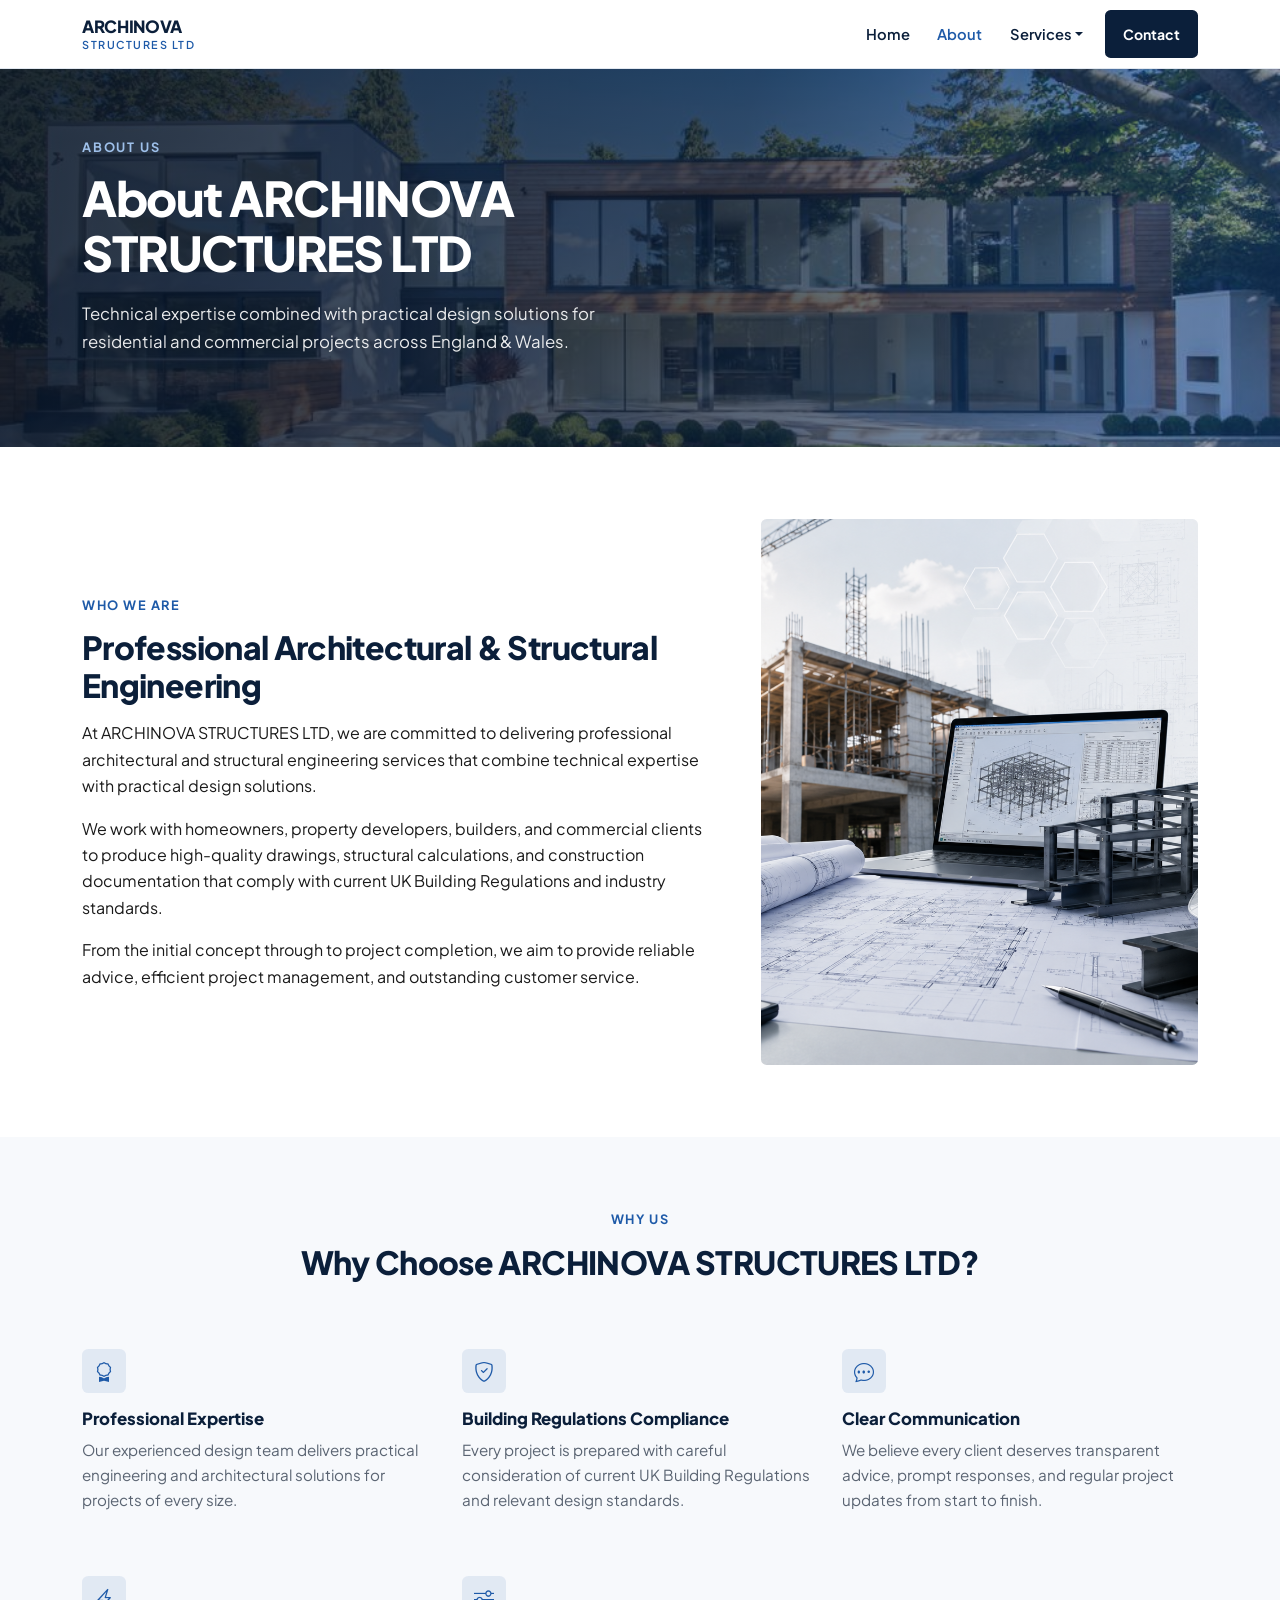
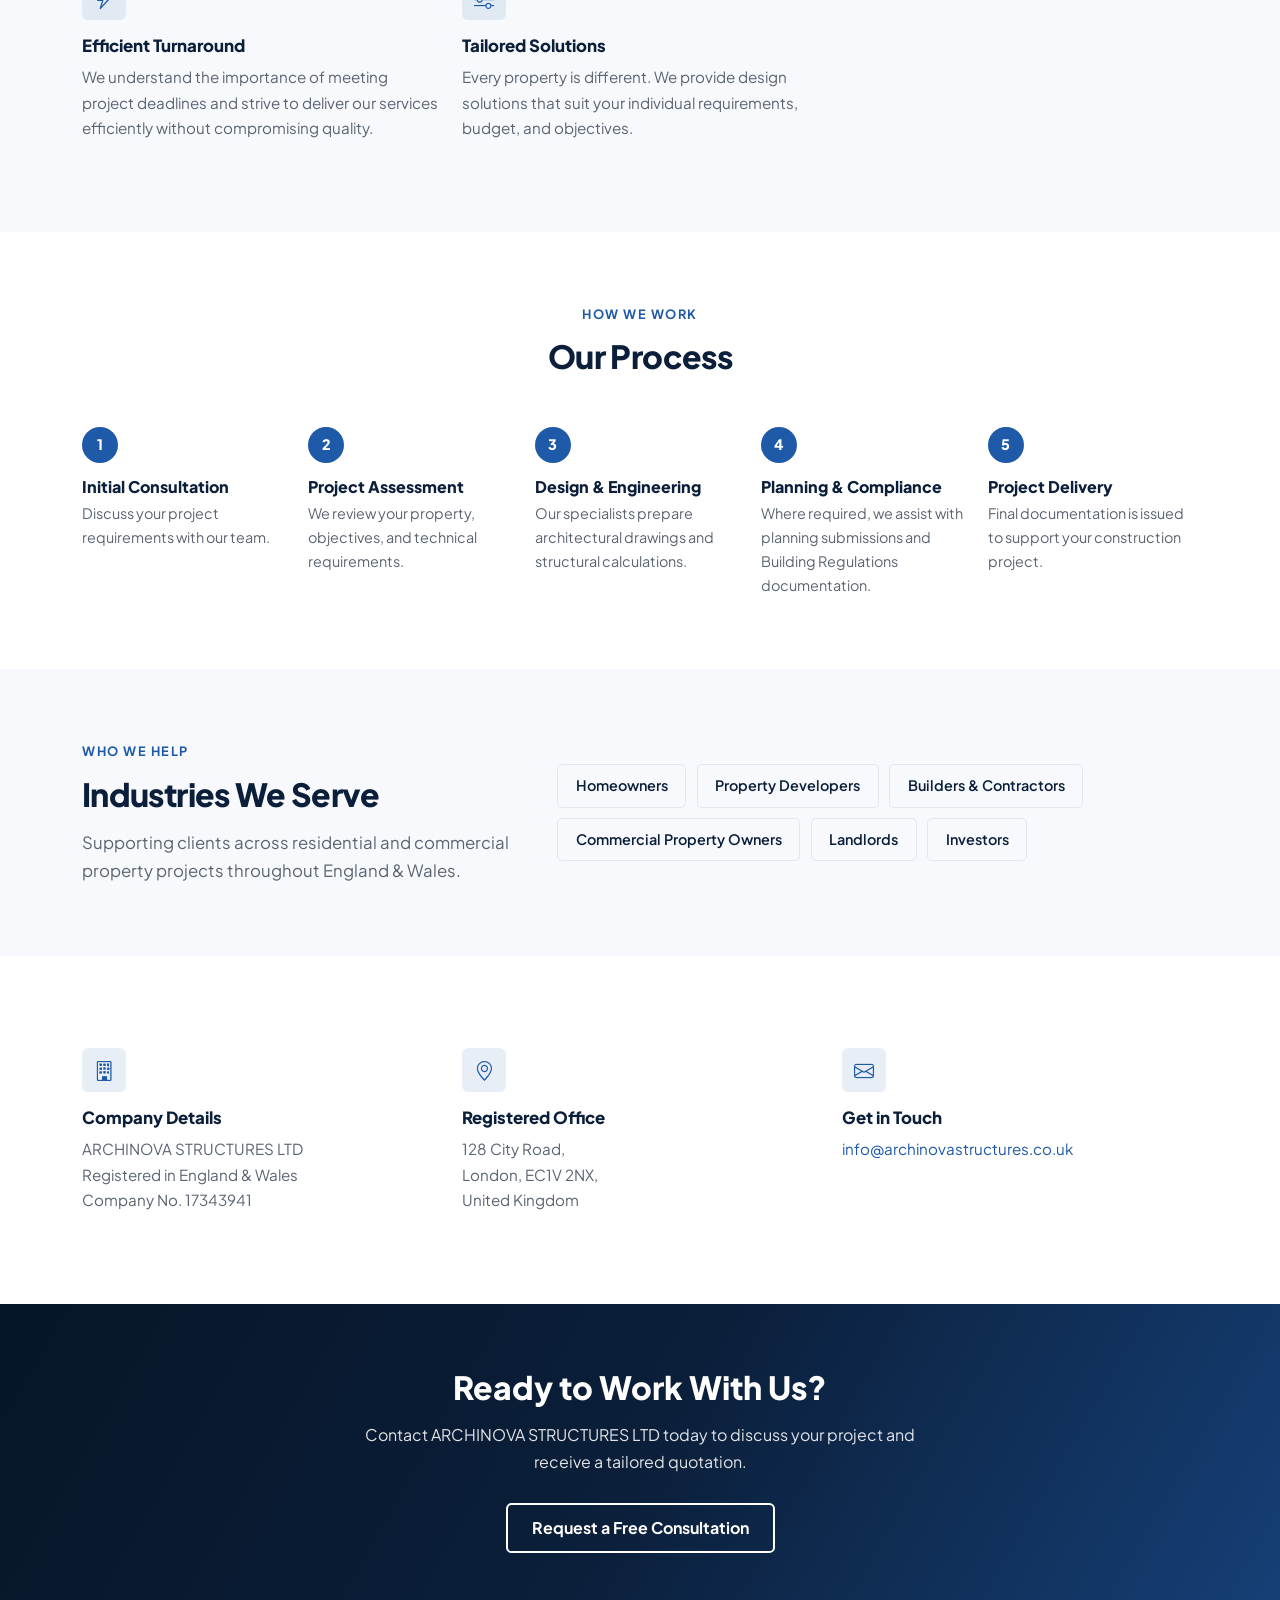
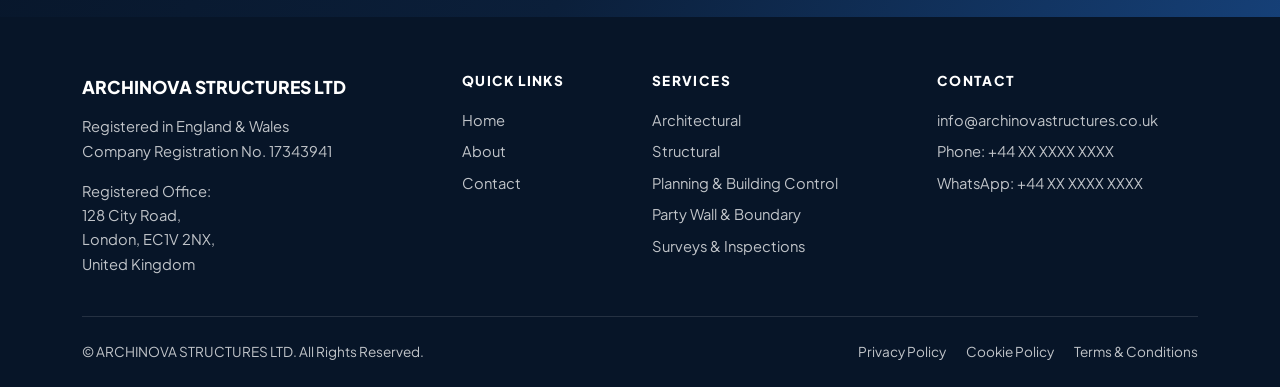
==== about.html @ 3d55d40a "initial site" ====
<!DOCTYPE html>
<html lang="en">
<head>
  <meta charset="UTF-8">
  <meta name="viewport" content="width=device-width, initial-scale=1.0">
  <title>About Us | ARCHINOVA STRUCTURES LTD</title>
  <meta name="description" content="Learn about ARCHINOVA STRUCTURES LTD — professional architectural and structural engineering services across England & Wales.">
  <link rel="preconnect" href="https://fonts.googleapis.com">
  <link rel="preconnect" href="https://fonts.gstatic.com" crossorigin>
  <link href="https://fonts.googleapis.com/css2?family=Plus+Jakarta+Sans:wght@400;500;600;700;800&display=swap" rel="stylesheet">
  <link href="https://cdn.jsdelivr.net/npm/bootstrap@5.3.3/dist/css/bootstrap.min.css" rel="stylesheet">
  <link href="https://cdn.jsdelivr.net/npm/bootstrap-icons@1.11.3/font/bootstrap-icons.min.css" rel="stylesheet">
  <link href="css/styles.css" rel="stylesheet">
</head>
<body>
  <nav class="navbar navbar-expand-lg site-navbar sticky-top">
    <div class="container">
      <a class="navbar-brand" href="index.html">ARCHINOVA<span>Structures Ltd</span></a>
      <button class="navbar-toggler" type="button" data-bs-toggle="collapse" data-bs-target="#mainNav" aria-controls="mainNav" aria-expanded="false" aria-label="Toggle navigation">
        <span class="navbar-toggler-icon"></span>
      </button>
      <div class="collapse navbar-collapse" id="mainNav">
        <ul class="navbar-nav ms-auto align-items-lg-center">
          <li class="nav-item"><a class="nav-link" href="index.html" data-nav="home">Home</a></li>
          <li class="nav-item"><a class="nav-link" href="about.html" data-nav="about">About</a></li>
          <li class="nav-item dropdown">
            <a class="nav-link dropdown-toggle" href="#" data-nav="services" role="button" data-bs-toggle="dropdown" aria-expanded="false">Services</a>
            <ul class="dropdown-menu dropdown-menu-end">
              <li><a class="dropdown-item" href="services/architectural.html" data-nav="architectural.html">Architectural</a></li>
              <li><a class="dropdown-item" href="services/structural.html" data-nav="structural.html">Structural</a></li>
              <li><a class="dropdown-item" href="services/planning.html" data-nav="planning.html">Planning &amp; Building Control</a></li>
              <li><a class="dropdown-item" href="services/party-wall.html" data-nav="party-wall.html">Party Wall &amp; Boundary</a></li>
              <li><a class="dropdown-item" href="services/surveys.html" data-nav="surveys.html">Surveys &amp; Inspections</a></li>
            </ul>
          </li>
          <li class="nav-item ms-lg-2"><a class="btn btn-primary-brand btn-sm px-3" href="contact.html" data-nav="contact">Contact</a></li>
        </ul>
      </div>
    </div>
  </nav>

  <header class="page-hero page-hero--sm" style="background-image: url('assets/images/home/hero-banner.jpg');">
    <div class="container py-5">
      <p class="hero-eyebrow">About Us</p>
      <h1>About ARCHINOVA STRUCTURES LTD</h1>
      <p class="hero-text">Technical expertise combined with practical design solutions for residential and commercial projects across England &amp; Wales.</p>
    </div>
  </header>

  <section class="section-pad">
    <div class="container">
      <div class="row g-4 g-lg-5 align-items-center">
        <div class="col-lg-7">
          <span class="section-eyebrow">Who We Are</span>
          <h2 class="section-title">Professional Architectural &amp; Structural Engineering</h2>
          <p>At ARCHINOVA STRUCTURES LTD, we are committed to delivering professional architectural and structural engineering services that combine technical expertise with practical design solutions.</p>
          <p>We work with homeowners, property developers, builders, and commercial clients to produce high-quality drawings, structural calculations, and construction documentation that comply with current UK Building Regulations and industry standards.</p>
          <p class="mb-0">From the initial concept through to project completion, we aim to provide reliable advice, efficient project management, and outstanding customer service.</p>
        </div>
        <div class="col-lg-5">
          <div class="service-block-media" style="aspect-ratio: 4/5;">
            <img src="assets/images/structural/hero-bg.png" alt="Structural engineering work">
          </div>
        </div>
      </div>
    </div>
  </section>

  <section class="section-pad bg-off">
    <div class="container">
      <div class="text-center mb-5">
        <span class="section-eyebrow">Why Us</span>
        <h2 class="section-title">Why Choose ARCHINOVA STRUCTURES LTD?</h2>
      </div>
      <div class="row g-4">
        <div class="col-md-6 col-lg-4"><div class="why-item"><div class="why-icon"><i class="bi bi-award"></i></div><h3>Professional Expertise</h3><p>Our experienced design team delivers practical engineering and architectural solutions for projects of every size.</p></div></div>
        <div class="col-md-6 col-lg-4"><div class="why-item"><div class="why-icon"><i class="bi bi-shield-check"></i></div><h3>Building Regulations Compliance</h3><p>Every project is prepared with careful consideration of current UK Building Regulations and relevant design standards.</p></div></div>
        <div class="col-md-6 col-lg-4"><div class="why-item"><div class="why-icon"><i class="bi bi-chat-dots"></i></div><h3>Clear Communication</h3><p>We believe every client deserves transparent advice, prompt responses, and regular project updates from start to finish.</p></div></div>
        <div class="col-md-6 col-lg-4"><div class="why-item"><div class="why-icon"><i class="bi bi-lightning-charge"></i></div><h3>Efficient Turnaround</h3><p>We understand the importance of meeting project deadlines and strive to deliver our services efficiently without compromising quality.</p></div></div>
        <div class="col-md-6 col-lg-4"><div class="why-item"><div class="why-icon"><i class="bi bi-sliders"></i></div><h3>Tailored Solutions</h3><p>Every property is different. We provide design solutions that suit your individual requirements, budget, and objectives.</p></div></div>
      </div>
    </div>
  </section>

  <section class="section-pad">
    <div class="container">
      <div class="text-center mb-5">
        <span class="section-eyebrow">How We Work</span>
        <h2 class="section-title">Our Process</h2>
      </div>
      <div class="process-steps">
        <div class="process-step"><span class="step-num">1</span><h3>Initial Consultation</h3><p>Discuss your project requirements with our team.</p></div>
        <div class="process-step"><span class="step-num">2</span><h3>Project Assessment</h3><p>We review your property, objectives, and technical requirements.</p></div>
        <div class="process-step"><span class="step-num">3</span><h3>Design &amp; Engineering</h3><p>Our specialists prepare architectural drawings and structural calculations.</p></div>
        <div class="process-step"><span class="step-num">4</span><h3>Planning &amp; Compliance</h3><p>Where required, we assist with planning submissions and Building Regulations documentation.</p></div>
        <div class="process-step"><span class="step-num">5</span><h3>Project Delivery</h3><p>Final documentation is issued to support your construction project.</p></div>
      </div>
    </div>
  </section>

  <section class="section-pad bg-off">
    <div class="container">
      <div class="row align-items-center g-4">
        <div class="col-lg-5">
          <span class="section-eyebrow">Who We Help</span>
          <h2 class="section-title">Industries We Serve</h2>
          <p class="section-lead mb-0">Supporting clients across residential and commercial property projects throughout England &amp; Wales.</p>
        </div>
        <div class="col-lg-7">
          <ul class="industry-list">
            <li>Homeowners</li>
            <li>Property Developers</li>
            <li>Builders &amp; Contractors</li>
            <li>Commercial Property Owners</li>
            <li>Landlords</li>
            <li>Investors</li>
          </ul>
        </div>
      </div>
    </div>
  </section>

  <section class="section-pad">
    <div class="container">
      <div class="row g-4">
        <div class="col-md-4">
          <div class="why-item">
            <div class="why-icon"><i class="bi bi-building"></i></div>
            <h3>Company Details</h3>
            <p>ARCHINOVA STRUCTURES LTD<br>Registered in England &amp; Wales<br>Company No. 17343941</p>
          </div>
        </div>
        <div class="col-md-4">
          <div class="why-item">
            <div class="why-icon"><i class="bi bi-geo-alt"></i></div>
            <h3>Registered Office</h3>
            <p>128 City Road,<br>London, EC1V 2NX,<br>United Kingdom</p>
          </div>
        </div>
        <div class="col-md-4">
          <div class="why-item">
            <div class="why-icon"><i class="bi bi-envelope"></i></div>
            <h3>Get in Touch</h3>
            <p><a href="mailto:info@archinovastructures.co.uk">info@archinovastructures.co.uk</a></p>
          </div>
        </div>
      </div>
    </div>
  </section>

  <section class="cta-band">
    <div class="container">
      <h2>Ready to Work With Us?</h2>
      <p>Contact ARCHINOVA STRUCTURES LTD today to discuss your project and receive a tailored quotation.</p>
      <a href="contact.html" class="btn btn-outline-brand">Request a Free Consultation</a>
    </div>
  </section>

  <footer class="site-footer">
    <div class="container">
      <div class="row g-4">
        <div class="col-md-4">
          <div class="footer-brand">ARCHINOVA STRUCTURES LTD</div>
          <p>Registered in England &amp; Wales<br>Company Registration No. 17343941</p>
          <p class="mb-0">Registered Office:<br>128 City Road,<br>London, EC1V 2NX,<br>United Kingdom</p>
        </div>
        <div class="col-6 col-md-2">
          <h4>Quick Links</h4>
          <ul>
            <li><a href="index.html">Home</a></li>
            <li><a href="about.html">About</a></li>
            <li><a href="contact.html">Contact</a></li>
          </ul>
        </div>
        <div class="col-6 col-md-3">
          <h4>Services</h4>
          <ul>
            <li><a href="services/architectural.html">Architectural</a></li>
            <li><a href="services/structural.html">Structural</a></li>
            <li><a href="services/planning.html">Planning &amp; Building Control</a></li>
            <li><a href="services/party-wall.html">Party Wall &amp; Boundary</a></li>
            <li><a href="services/surveys.html">Surveys &amp; Inspections</a></li>
          </ul>
        </div>
        <div class="col-md-3">
          <h4>Contact</h4>
          <ul>
            <li><a href="mailto:info@archinovastructures.co.uk">info@archinovastructures.co.uk</a></li>
            <li>Phone: +44 XX XXXX XXXX</li>
            <li>WhatsApp: +44 XX XXXX XXXX</li>
          </ul>
        </div>
      </div>
      <div class="footer-bottom">
        <span>&copy; ARCHINOVA STRUCTURES LTD. All Rights Reserved.</span>
        <div class="footer-legal">
          <a href="privacy.html">Privacy Policy</a>
          <a href="privacy.html#cookies">Cookie Policy</a>
          <a href="terms.html">Terms &amp; Conditions</a>
        </div>
      </div>
    </div>
  </footer>

  <script src="https://cdn.jsdelivr.net/npm/bootstrap@5.3.3/dist/js/bootstrap.bundle.min.js"></script>
  <script src="js/main.js"></script>
</body>
</html>
---- css/styles.css ----
/* ARCHINOVA STRUCTURES LTD — Brand styles */

:root {
  --navy: #0b1f3a;
  --navy-deep: #071528;
  --royal: #1e5aa8;
  --royal-light: #2563a8;
  --white: #ffffff;
  --off-white: #f7f9fc;
  --text: #1a1a1a;
  --text-muted: #5a6472;
  --border: #e2e8f0;
  --placeholder-bg: #e8eef6;
  --font: "Plus Jakarta Sans", system-ui, sans-serif;
  --transition: 0.25s ease;
}

*,
*::before,
*::after {
  box-sizing: border-box;
}

html {
  scroll-behavior: smooth;
}

body {
  font-family: var(--font);
  color: var(--text);
  background: var(--white);
  line-height: 1.65;
  overflow-x: hidden;
}

img {
  max-width: 100%;
  height: auto;
  display: block;
}

a {
  color: var(--royal);
  text-decoration: none;
  transition: color var(--transition);
}

a:hover {
  color: var(--navy);
}

/* ——— Typography ——— */
.section-eyebrow {
  display: block;
  font-size: 0.8rem;
  font-weight: 700;
  letter-spacing: 0.12em;
  text-transform: uppercase;
  color: var(--royal);
  margin-bottom: 0.75rem;
}

.section-title {
  font-weight: 800;
  color: var(--navy);
  letter-spacing: -0.02em;
  margin-bottom: 1rem;
  line-height: 1.2;
}

.section-lead {
  color: var(--text-muted);
  font-size: 1.05rem;
  max-width: 42rem;
}

.section-pad {
  padding: 4.5rem 0;
}

.section-pad-sm {
  padding: 3rem 0;
}

.bg-off {
  background: var(--off-white);
}

.bg-navy {
  background: var(--navy);
  color: var(--white);
}

.bg-navy .section-title,
.bg-navy h2,
.bg-navy h3 {
  color: var(--white);
}

.bg-navy .section-lead,
.bg-navy p {
  color: rgba(255, 255, 255, 0.85);
}

/* ——— Navbar ——— */
.site-navbar {
  background: var(--white);
  border-bottom: 1px solid var(--border);
  padding: 0.65rem 0;
  z-index: 1030;
}

.site-navbar .navbar-brand {
  font-weight: 800;
  font-size: 1.05rem;
  color: var(--navy) !important;
  letter-spacing: -0.02em;
  line-height: 1.2;
}

.site-navbar .navbar-brand span {
  display: block;
  font-size: 0.68rem;
  font-weight: 600;
  letter-spacing: 0.14em;
  color: var(--royal);
  text-transform: uppercase;
}

.site-navbar .nav-link {
  color: var(--navy) !important;
  font-weight: 600;
  font-size: 0.92rem;
  padding: 0.5rem 0.85rem !important;
}

.site-navbar .nav-link:hover,
.site-navbar .nav-link.active,
.site-navbar .dropdown-item:hover {
  color: var(--royal) !important;
}

.site-navbar .dropdown-menu {
  border: 1px solid var(--border);
  box-shadow: 0 8px 24px rgba(11, 31, 58, 0.08);
  border-radius: 0.4rem;
  padding: 0.5rem 0;
}

.site-navbar .dropdown-item {
  font-weight: 500;
  font-size: 0.9rem;
  color: var(--navy);
  padding: 0.5rem 1.25rem;
}

.navbar-toggler {
  border-color: var(--border);
}

.navbar-toggler:focus {
  box-shadow: none;
}

/* ——— Buttons ——— */
.btn-primary-brand {
  background: var(--navy);
  border: 2px solid var(--navy);
  color: var(--white);
  font-weight: 700;
  padding: 0.7rem 1.5rem;
  border-radius: 0.35rem;
  transition: background var(--transition), border-color var(--transition), transform var(--transition);
}

.btn-primary-brand:hover,
.btn-primary-brand:focus {
  background: var(--royal);
  border-color: var(--royal);
  color: var(--white);
  transform: translateY(-1px);
}

.btn-outline-brand {
  background: transparent;
  border: 2px solid var(--white);
  color: var(--white);
  font-weight: 700;
  padding: 0.7rem 1.5rem;
  border-radius: 0.35rem;
  transition: background var(--transition), color var(--transition);
}

.btn-outline-brand:hover,
.btn-outline-brand:focus {
  background: var(--white);
  color: var(--navy);
}

.btn-outline-navy {
  background: transparent;
  border: 2px solid var(--navy);
  color: var(--navy);
  font-weight: 700;
  padding: 0.7rem 1.5rem;
  border-radius: 0.35rem;
}

.btn-outline-navy:hover,
.btn-outline-navy:focus {
  background: var(--navy);
  color: var(--white);
}

/* ——— Heroes ——— */
.page-hero {
  position: relative;
  min-height: 68vh;
  display: flex;
  align-items: center;
  background-size: cover;
  background-position: center;
  color: var(--white);
  isolation: isolate;
}

.page-hero::before {
  content: "";
  position: absolute;
  inset: 0;
  background: linear-gradient(
    105deg,
    rgba(7, 21, 40, 0.88) 0%,
    rgba(11, 31, 58, 0.72) 55%,
    rgba(30, 90, 168, 0.45) 100%
  );
  z-index: -1;
}

.page-hero.page-hero--sm {
  min-height: 42vh;
}

.page-hero .hero-eyebrow {
  font-size: 0.8rem;
  font-weight: 700;
  letter-spacing: 0.14em;
  text-transform: uppercase;
  color: #9ec0ea;
  margin-bottom: 0.75rem;
}

.page-hero h1 {
  font-weight: 800;
  font-size: clamp(1.85rem, 4vw, 3rem);
  letter-spacing: -0.03em;
  line-height: 1.15;
  margin-bottom: 1.25rem;
  max-width: 18ch;
}

.page-hero .hero-text {
  font-size: 1.05rem;
  color: rgba(255, 255, 255, 0.9);
  max-width: 36rem;
  margin-bottom: 1.5rem;
}

.hero-checklist {
  list-style: none;
  padding: 0;
  margin: 0 0 1.75rem;
}

.hero-checklist li {
  display: flex;
  align-items: center;
  gap: 0.6rem;
  font-weight: 600;
  margin-bottom: 0.45rem;
}

.hero-checklist li i {
  color: #7eb3f0;
}

.hero-ctas {
  display: flex;
  flex-wrap: wrap;
  gap: 0.75rem;
}

/* ——— Feature / service grids ——— */
.service-pillar {
  padding: 1.75rem 0;
  border-bottom: 1px solid var(--border);
  height: 100%;
}

.service-pillar:last-child {
  border-bottom: none;
}

@media (min-width: 768px) {
  .service-pillar {
    border-bottom: none;
    border-right: 1px solid var(--border);
    padding: 0 1.5rem;
  }

  .service-pillar:first-child {
    padding-left: 0;
  }

  .service-pillar:last-child {
    border-right: none;
    padding-right: 0;
  }
}

.service-pillar h3 {
  font-weight: 800;
  color: var(--navy);
  font-size: 1.15rem;
  margin-bottom: 1rem;
}

.service-pillar h3 a {
  color: inherit;
}

.service-pillar h3 a:hover {
  color: var(--royal);
}

.service-pillar ul {
  list-style: none;
  padding: 0;
  margin: 0 0 1rem;
}

.service-pillar ul li {
  position: relative;
  padding-left: 1.1rem;
  margin-bottom: 0.4rem;
  color: var(--text-muted);
  font-size: 0.95rem;
}

.service-pillar ul li::before {
  content: "";
  position: absolute;
  left: 0;
  top: 0.55em;
  width: 6px;
  height: 6px;
  border-radius: 50%;
  background: var(--royal);
}

.service-pillar .pillar-link {
  font-weight: 700;
  font-size: 0.9rem;
}

/* Why choose */
.why-item {
  text-align: left;
  padding: 1.25rem 0;
}

.why-item .why-icon {
  width: 2.75rem;
  height: 2.75rem;
  display: inline-flex;
  align-items: center;
  justify-content: center;
  background: rgba(30, 90, 168, 0.1);
  color: var(--royal);
  border-radius: 0.4rem;
  font-size: 1.25rem;
  margin-bottom: 1rem;
}

.why-item h3 {
  font-size: 1.05rem;
  font-weight: 800;
  color: var(--navy);
  margin-bottom: 0.5rem;
}

.why-item p {
  color: var(--text-muted);
  font-size: 0.95rem;
  margin: 0;
}

/* Process */
.process-steps {
  display: grid;
  gap: 1.5rem;
}

@media (min-width: 992px) {
  .process-steps {
    grid-template-columns: repeat(5, 1fr);
    gap: 1rem;
  }
}

.process-step {
  position: relative;
  padding-top: 0.25rem;
}

.process-step .step-num {
  display: inline-flex;
  align-items: center;
  justify-content: center;
  width: 2.25rem;
  height: 2.25rem;
  background: var(--royal);
  color: var(--white);
  font-weight: 800;
  font-size: 0.9rem;
  border-radius: 50%;
  margin-bottom: 0.85rem;
}

.process-step h3 {
  font-size: 1rem;
  font-weight: 800;
  color: var(--navy);
  margin-bottom: 0.4rem;
}

.process-step p {
  font-size: 0.9rem;
  color: var(--text-muted);
  margin: 0;
}

/* Industries */
.industry-list {
  display: flex;
  flex-wrap: wrap;
  gap: 0.65rem;
  list-style: none;
  padding: 0;
  margin: 0;
}

.industry-list li {
  background: var(--off-white);
  border: 1px solid var(--border);
  color: var(--navy);
  font-weight: 600;
  font-size: 0.9rem;
  padding: 0.55rem 1.1rem;
  border-radius: 0.3rem;
}

/* Reviews placeholder */
.reviews-placeholder {
  border: 1px dashed var(--border);
  background: var(--off-white);
  padding: 2rem;
  text-align: center;
  border-radius: 0.4rem;
}

.reviews-placeholder .stars {
  color: var(--royal);
  letter-spacing: 0.15em;
  margin-bottom: 0.5rem;
}

/* ——— Service detail blocks ——— */
.service-block {
  display: grid;
  gap: 1.5rem;
  align-items: center;
  padding: 2.5rem 0;
  border-bottom: 1px solid var(--border);
}

.service-block:last-of-type {
  border-bottom: none;
}

@media (min-width: 768px) {
  .service-block {
    grid-template-columns: 1fr 1.1fr;
    gap: 2.5rem;
  }

  .service-block--reverse {
    grid-template-columns: 1.1fr 1fr;
  }

  .service-block--reverse .service-block-media {
    order: -1;
  }
}

.service-block h3 {
  font-weight: 800;
  color: var(--navy);
  font-size: 1.35rem;
  margin-bottom: 0.75rem;
}

.service-block p,
.service-block li {
  color: var(--text-muted);
}

.service-block ul {
  padding-left: 1.1rem;
  margin-bottom: 0;
}

.service-block-media {
  position: relative;
  overflow: hidden;
  border-radius: 0.35rem;
  aspect-ratio: 4 / 3;
  background: var(--placeholder-bg);
}

.service-block-media img {
  width: 100%;
  height: 100%;
  object-fit: cover;
}

.img-placeholder {
  width: 100%;
  height: 100%;
  min-height: 220px;
  display: flex;
  flex-direction: column;
  align-items: center;
  justify-content: center;
  background: linear-gradient(135deg, #d6e4f5 0%, #e8eef6 50%, #c5d8f0 100%);
  color: var(--navy);
  text-align: center;
  padding: 1.5rem;
}

.img-placeholder i {
  font-size: 2rem;
  color: var(--royal);
  margin-bottom: 0.75rem;
}

.img-placeholder span {
  font-weight: 700;
  font-size: 0.9rem;
}

.img-placeholder small {
  display: block;
  margin-top: 0.35rem;
  color: var(--text-muted);
  font-weight: 500;
}

/* Icon service cards for planning / party wall */
.icon-service {
  padding: 1.5rem 0;
  height: 100%;
}

.icon-service .icon-wrap {
  width: 2.75rem;
  height: 2.75rem;
  display: inline-flex;
  align-items: center;
  justify-content: center;
  background: rgba(30, 90, 168, 0.1);
  color: var(--royal);
  border-radius: 0.4rem;
  font-size: 1.25rem;
  margin-bottom: 1rem;
}

.icon-service h3 {
  font-size: 1.1rem;
  font-weight: 800;
  color: var(--navy);
  margin-bottom: 0.65rem;
}

.icon-service p {
  color: var(--text-muted);
  font-size: 0.95rem;
}

.icon-service ul {
  list-style: none;
  padding: 0;
  margin: 0.75rem 0 0;
}

.icon-service ul li {
  position: relative;
  padding-left: 1rem;
  margin-bottom: 0.35rem;
  font-size: 0.9rem;
  color: var(--text-muted);
}

.icon-service ul li::before {
  content: "";
  position: absolute;
  left: 0;
  top: 0.55em;
  width: 5px;
  height: 5px;
  border-radius: 50%;
  background: var(--royal);
}

/* FAQ */
.faq-accordion .accordion-item {
  border: 1px solid var(--border);
  margin-bottom: 0.65rem;
  border-radius: 0.35rem !important;
  overflow: hidden;
}

.faq-accordion .accordion-button {
  font-weight: 700;
  color: var(--navy);
  background: var(--white);
  box-shadow: none;
  font-size: 1rem;
}

.faq-accordion .accordion-button:not(.collapsed) {
  background: var(--off-white);
  color: var(--royal);
}

.faq-accordion .accordion-button:focus {
  box-shadow: none;
  border-color: var(--border);
}

.faq-accordion .accordion-body {
  color: var(--text-muted);
}

/* CTA band */
.cta-band {
  background: linear-gradient(120deg, var(--navy-deep) 0%, var(--navy) 50%, var(--royal) 140%);
  color: var(--white);
  padding: 4rem 0;
  text-align: center;
}

.cta-band h2 {
  font-weight: 800;
  margin-bottom: 1rem;
}

.cta-band p {
  color: rgba(255, 255, 255, 0.88);
  max-width: 36rem;
  margin: 0 auto 1.75rem;
}

/* Contact */
.contact-info-list {
  list-style: none;
  padding: 0;
  margin: 0;
}

.contact-info-list li {
  display: flex;
  gap: 1rem;
  margin-bottom: 1.5rem;
}

.contact-info-list .ci-icon {
  width: 2.5rem;
  height: 2.5rem;
  flex-shrink: 0;
  display: inline-flex;
  align-items: center;
  justify-content: center;
  background: rgba(30, 90, 168, 0.1);
  color: var(--royal);
  border-radius: 0.35rem;
}

.contact-info-list strong {
  display: block;
  color: var(--navy);
  font-size: 0.85rem;
  text-transform: uppercase;
  letter-spacing: 0.06em;
  margin-bottom: 0.2rem;
}

.contact-form {
  background: var(--off-white);
  border: 1px solid var(--border);
  padding: 2rem;
  border-radius: 0.4rem;
  scroll-margin-top: 5.5rem;
}

#enquiry-form-section {
  scroll-margin-top: 5.5rem;
}

.contact-form .form-label {
  font-weight: 600;
  color: var(--navy);
  font-size: 0.9rem;
}

.contact-form .form-control,
.contact-form .form-select {
  border-color: var(--border);
  padding: 0.65rem 0.85rem;
  border-radius: 0.3rem;
}

.contact-form .form-control:focus,
.contact-form .form-select:focus {
  border-color: var(--royal);
  box-shadow: 0 0 0 0.2rem rgba(30, 90, 168, 0.15);
}

.form-feedback-msg {
  display: none;
  margin-top: 1rem;
  padding: 0.85rem 1rem;
  border-radius: 0.3rem;
  font-weight: 600;
}

.form-feedback-msg.is-success {
  display: block;
  background: #e8f5e9;
  color: #1b5e20;
}

.form-feedback-msg.is-error {
  display: block;
  background: #fdecea;
  color: #b71c1c;
}

.areas-text {
  color: var(--text-muted);
  font-size: 0.95rem;
  line-height: 1.8;
}

/* Footer */
.site-footer {
  background: var(--navy-deep);
  color: rgba(255, 255, 255, 0.75);
  padding: 3.5rem 0 1.5rem;
  font-size: 0.92rem;
}

.site-footer h4 {
  color: var(--white);
  font-weight: 800;
  font-size: 0.85rem;
  letter-spacing: 0.1em;
  text-transform: uppercase;
  margin-bottom: 1.15rem;
}

.site-footer .footer-brand {
  color: var(--white);
  font-weight: 800;
  font-size: 1.1rem;
  margin-bottom: 0.75rem;
}

.site-footer a {
  color: rgba(255, 255, 255, 0.75);
}

.site-footer a:hover {
  color: var(--white);
}

.site-footer ul {
  list-style: none;
  padding: 0;
  margin: 0;
}

.site-footer ul li {
  margin-bottom: 0.45rem;
}

.footer-bottom {
  border-top: 1px solid rgba(255, 255, 255, 0.12);
  margin-top: 2.5rem;
  padding-top: 1.5rem;
  display: flex;
  flex-wrap: wrap;
  gap: 1rem;
  justify-content: space-between;
  align-items: center;
  font-size: 0.85rem;
}

.footer-legal {
  display: flex;
  flex-wrap: wrap;
  gap: 1.25rem;
}

/* Utility */
.text-navy {
  color: var(--navy) !important;
}

.text-royal {
  color: var(--royal) !important;
}

.check-list {
  list-style: none;
  padding: 0;
  margin: 0;
}

.check-list li {
  display: flex;
  align-items: flex-start;
  gap: 0.65rem;
  margin-bottom: 0.65rem;
  color: var(--text-muted);
}

.check-list li i {
  color: var(--royal);
  margin-top: 0.2rem;
}

@media (max-width: 575.98px) {
  .section-pad {
    padding: 3rem 0;
  }

  .page-hero {
    min-height: 78vh;
  }

  .contact-form {
    padding: 1.35rem;
  }
}
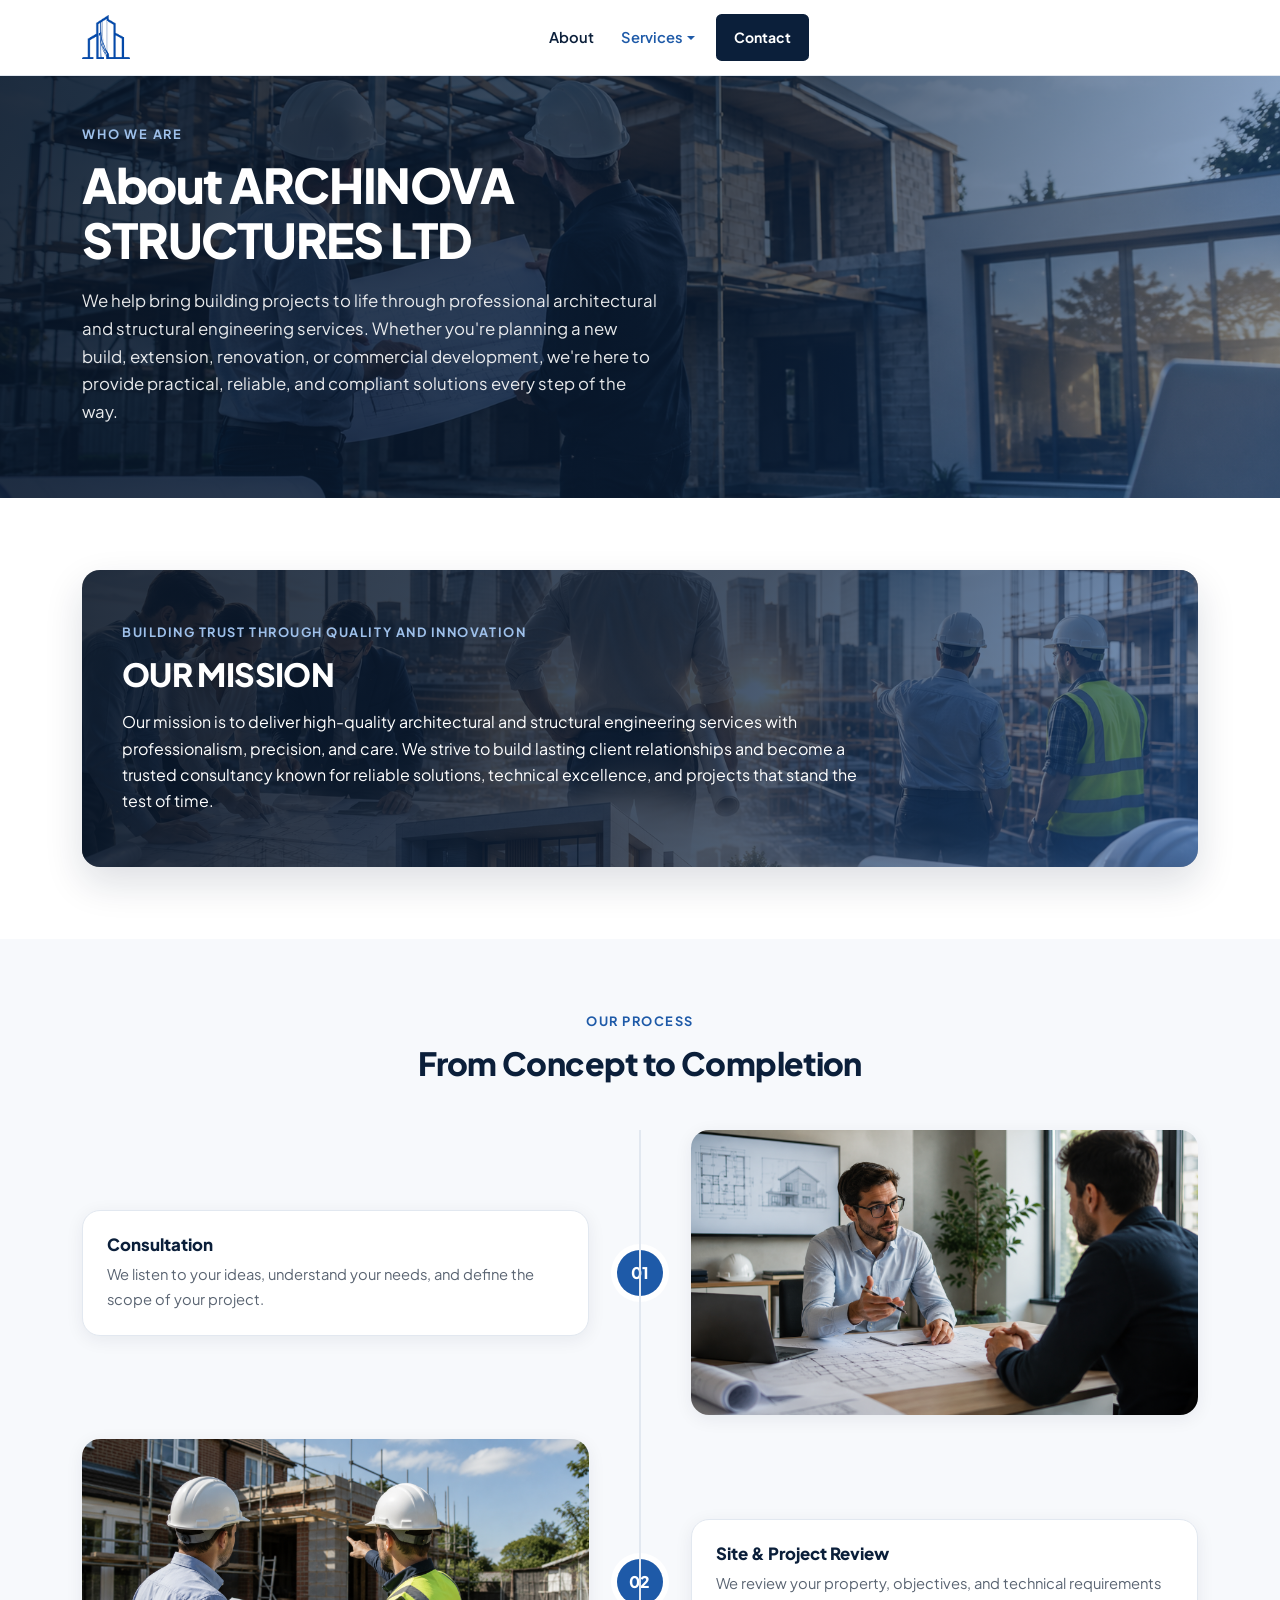
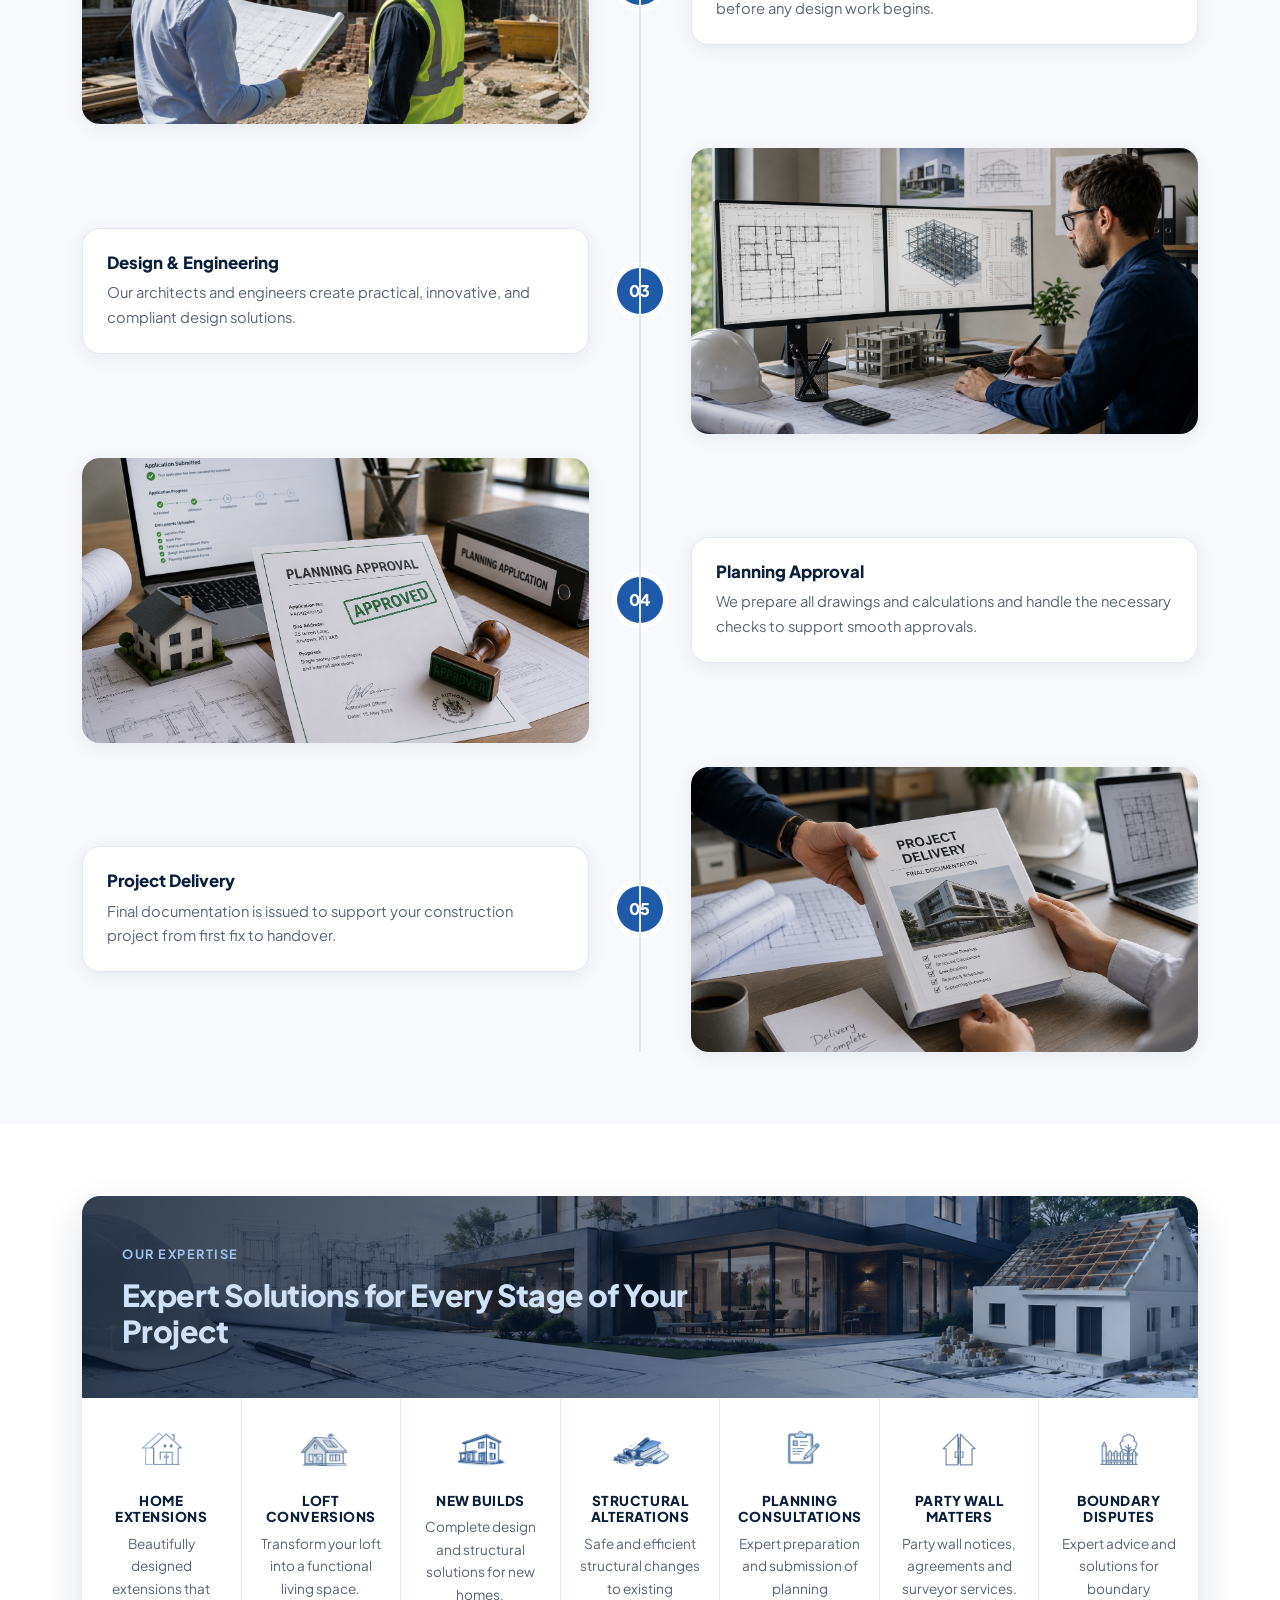
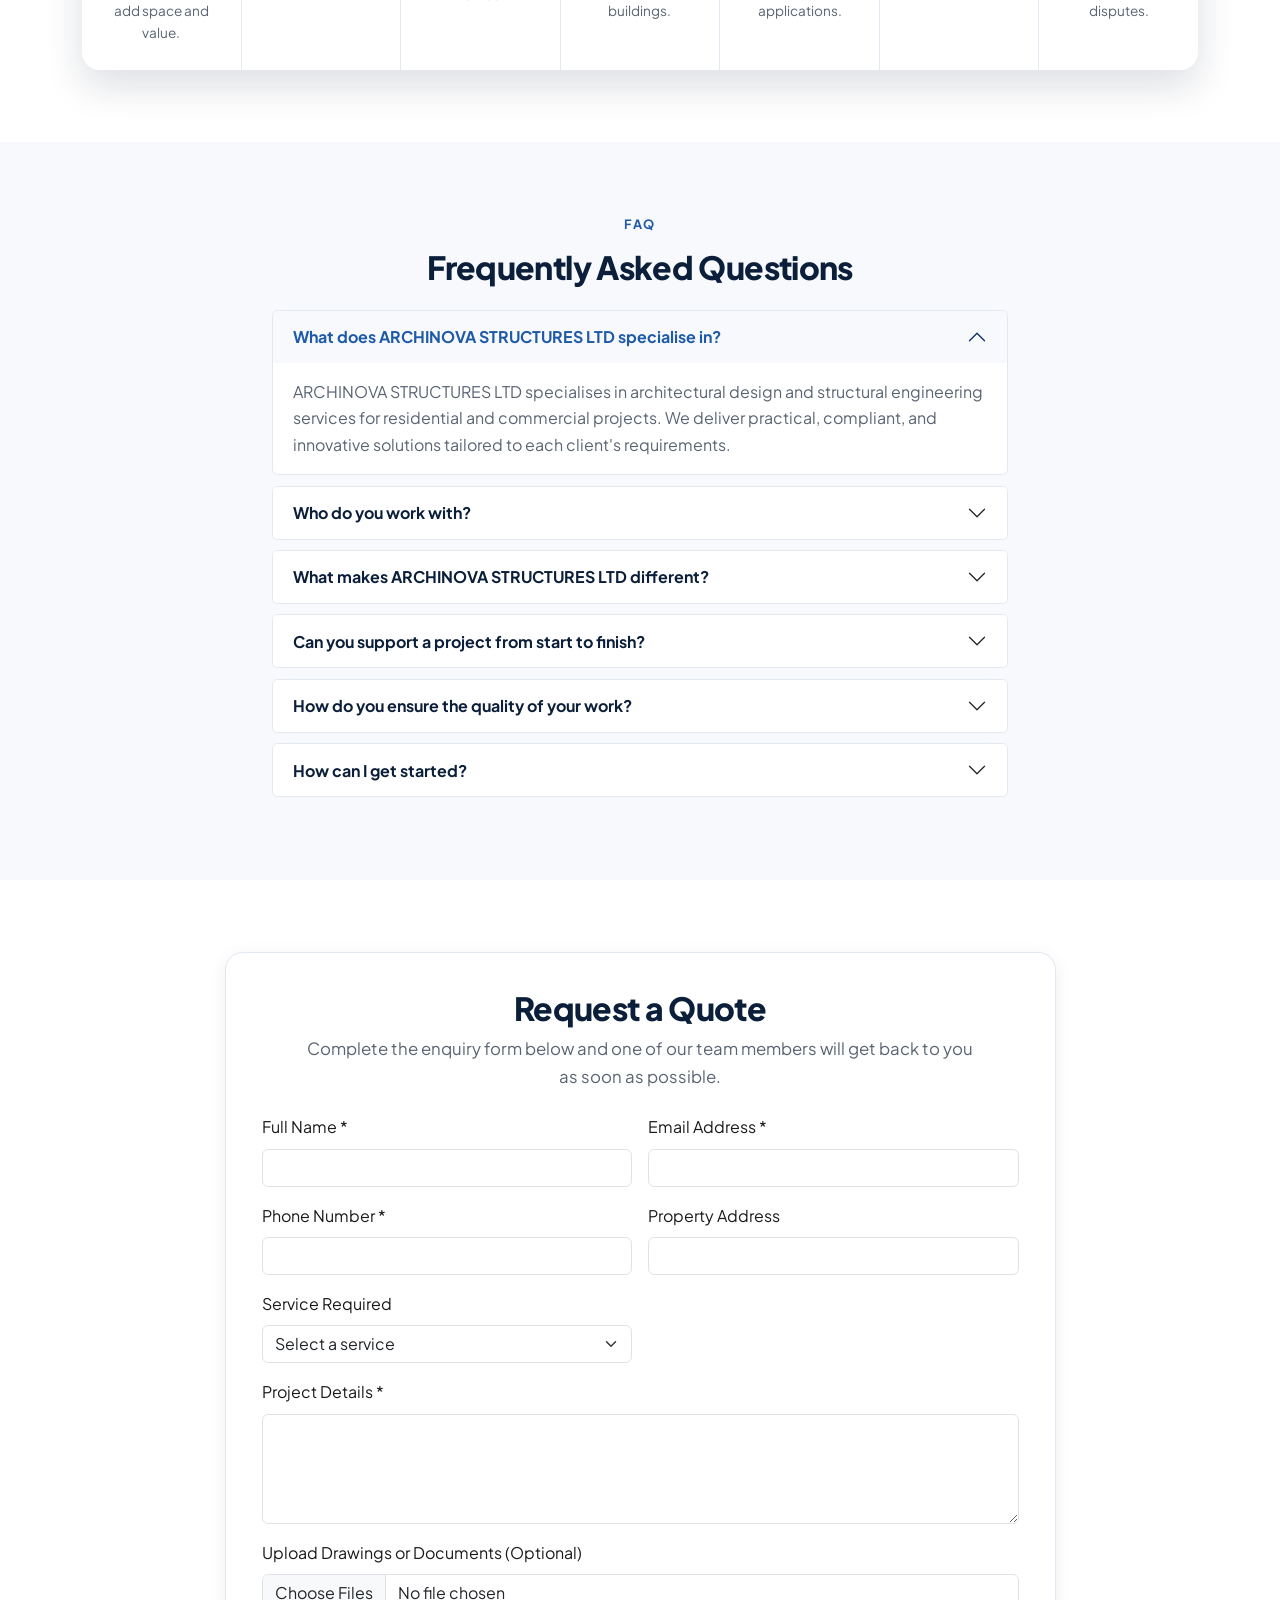
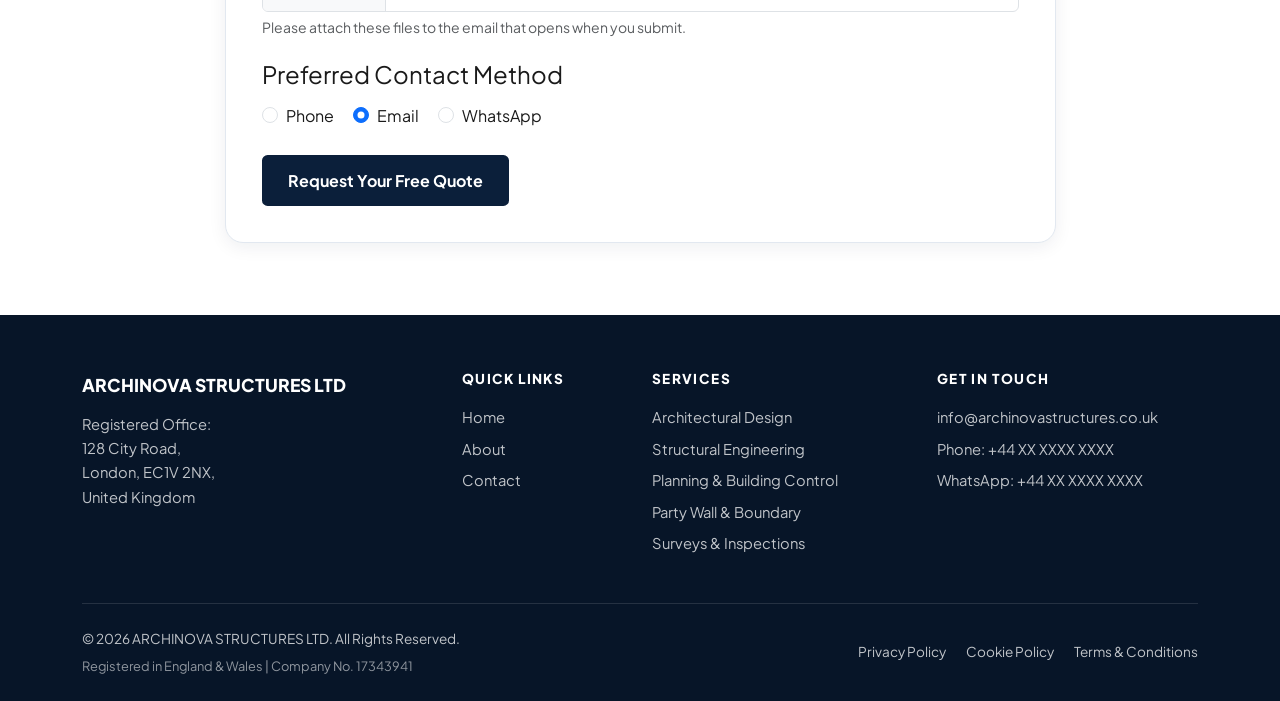
==== commit 3bdd2311: "Implement v2 revision brief across all 11 pages Applies every instruction in v2.md: rebuilt shared n" ====
--- a/about.html
+++ b/about.html
@@ -4,30 +4,32 @@
   <meta charset="UTF-8">
   <meta name="viewport" content="width=device-width, initial-scale=1.0">
   <title>About Us | ARCHINOVA STRUCTURES LTD</title>
-  <meta name="description" content="Learn about ARCHINOVA STRUCTURES LTD — professional architectural and structural engineering services across England & Wales.">
+  <meta name="description" content="Learn about ARCHINOVA STRUCTURES LTD — professional architectural and structural engineering services across England.">
   <link rel="preconnect" href="https://fonts.googleapis.com">
   <link rel="preconnect" href="https://fonts.gstatic.com" crossorigin>
   <link href="https://fonts.googleapis.com/css2?family=Plus+Jakarta+Sans:wght@400;500;600;700;800&display=swap" rel="stylesheet">
   <link href="https://cdn.jsdelivr.net/npm/bootstrap@5.3.3/dist/css/bootstrap.min.css" rel="stylesheet">
   <link href="https://cdn.jsdelivr.net/npm/bootstrap-icons@1.11.3/font/bootstrap-icons.min.css" rel="stylesheet">
   <link href="css/styles.css" rel="stylesheet">
+  <link rel="icon" type="image/png" href="assets/images/logo/logo-blue-mark.png">
 </head>
 <body>
   <nav class="navbar navbar-expand-lg site-navbar sticky-top">
     <div class="container">
-      <a class="navbar-brand" href="index.html">ARCHINOVA<span>Structures Ltd</span></a>
+      <a class="navbar-brand" href="index.html" aria-label="ARCHINOVA STRUCTURES LTD — home">
+        <img src="assets/images/logo/logo-blue-mark.png" alt="ARCHINOVA STRUCTURES LTD">
+      </a>
       <button class="navbar-toggler" type="button" data-bs-toggle="collapse" data-bs-target="#mainNav" aria-controls="mainNav" aria-expanded="false" aria-label="Toggle navigation">
         <span class="navbar-toggler-icon"></span>
       </button>
       <div class="collapse navbar-collapse" id="mainNav">
-        <ul class="navbar-nav ms-auto align-items-lg-center">
-          <li class="nav-item"><a class="nav-link" href="index.html" data-nav="home">Home</a></li>
+        <ul class="navbar-nav mx-auto align-items-lg-center">
           <li class="nav-item"><a class="nav-link" href="about.html" data-nav="about">About</a></li>
           <li class="nav-item dropdown">
             <a class="nav-link dropdown-toggle" href="#" data-nav="services" role="button" data-bs-toggle="dropdown" aria-expanded="false">Services</a>
-            <ul class="dropdown-menu dropdown-menu-end">
-              <li><a class="dropdown-item" href="services/architectural.html" data-nav="architectural.html">Architectural</a></li>
-              <li><a class="dropdown-item" href="services/structural.html" data-nav="structural.html">Structural</a></li>
+            <ul class="dropdown-menu">
+              <li><a class="dropdown-item" href="services/architectural.html" data-nav="architectural.html">Architectural Design</a></li>
+              <li><a class="dropdown-item" href="services/structural.html" data-nav="structural.html">Structural Engineering</a></li>
               <li><a class="dropdown-item" href="services/planning.html" data-nav="planning.html">Planning &amp; Building Control</a></li>
               <li><a class="dropdown-item" href="services/party-wall.html" data-nav="party-wall.html">Party Wall &amp; Boundary</a></li>
               <li><a class="dropdown-item" href="services/surveys.html" data-nav="surveys.html">Surveys &amp; Inspections</a></li>
@@ -39,29 +41,20 @@
     </div>
   </nav>
 
-  <header class="page-hero page-hero--sm" style="background-image: url('assets/images/home/hero-banner.jpg');">
+  <header class="page-hero page-hero--sm" style="background-image: url('assets/images/about/hero-banner.png');">
     <div class="container py-5">
-      <p class="hero-eyebrow">About Us</p>
+      <p class="hero-eyebrow">Who We Are</p>
       <h1>About ARCHINOVA STRUCTURES LTD</h1>
-      <p class="hero-text">Technical expertise combined with practical design solutions for residential and commercial projects across England &amp; Wales.</p>
+      <p class="hero-text">We help bring building projects to life through professional architectural and structural engineering services. Whether you're planning a new build, extension, renovation, or commercial development, we're here to provide practical, reliable, and compliant solutions every step of the way.</p>
     </div>
   </header>
 
   <section class="section-pad">
     <div class="container">
-      <div class="row g-4 g-lg-5 align-items-center">
-        <div class="col-lg-7">
-          <span class="section-eyebrow">Who We Are</span>
-          <h2 class="section-title">Professional Architectural &amp; Structural Engineering</h2>
-          <p>At ARCHINOVA STRUCTURES LTD, we are committed to delivering professional architectural and structural engineering services that combine technical expertise with practical design solutions.</p>
-          <p>We work with homeowners, property developers, builders, and commercial clients to produce high-quality drawings, structural calculations, and construction documentation that comply with current UK Building Regulations and industry standards.</p>
-          <p class="mb-0">From the initial concept through to project completion, we aim to provide reliable advice, efficient project management, and outstanding customer service.</p>
-        </div>
-        <div class="col-lg-5">
-          <div class="service-block-media" style="aspect-ratio: 4/5;">
-            <img src="assets/images/structural/hero-bg.png" alt="Structural engineering work">
-          </div>
-        </div>
+      <div class="mission-panel" style="background-image: url('assets/images/about/our-mission.png');">
+        <span class="section-eyebrow">Building Trust Through Quality and Innovation</span>
+        <h2 class="section-title">OUR MISSION</h2>
+        <p>Our mission is to deliver high-quality architectural and structural engineering services with professionalism, precision, and care. We strive to build lasting client relationships and become a trusted consultancy known for reliable solutions, technical excellence, and projects that stand the test of time.</p>
       </div>
     </div>
   </section>
@@ -69,52 +62,146 @@
   <section class="section-pad bg-off">
     <div class="container">
       <div class="text-center mb-5">
-        <span class="section-eyebrow">Why Us</span>
-        <h2 class="section-title">Why Choose ARCHINOVA STRUCTURES LTD?</h2>
-      </div>
-      <div class="row g-4">
-        <div class="col-md-6 col-lg-4"><div class="why-item"><div class="why-icon"><i class="bi bi-award"></i></div><h3>Professional Expertise</h3><p>Our experienced design team delivers practical engineering and architectural solutions for projects of every size.</p></div></div>
-        <div class="col-md-6 col-lg-4"><div class="why-item"><div class="why-icon"><i class="bi bi-shield-check"></i></div><h3>Building Regulations Compliance</h3><p>Every project is prepared with careful consideration of current UK Building Regulations and relevant design standards.</p></div></div>
-        <div class="col-md-6 col-lg-4"><div class="why-item"><div class="why-icon"><i class="bi bi-chat-dots"></i></div><h3>Clear Communication</h3><p>We believe every client deserves transparent advice, prompt responses, and regular project updates from start to finish.</p></div></div>
-        <div class="col-md-6 col-lg-4"><div class="why-item"><div class="why-icon"><i class="bi bi-lightning-charge"></i></div><h3>Efficient Turnaround</h3><p>We understand the importance of meeting project deadlines and strive to deliver our services efficiently without compromising quality.</p></div></div>
-        <div class="col-md-6 col-lg-4"><div class="why-item"><div class="why-icon"><i class="bi bi-sliders"></i></div><h3>Tailored Solutions</h3><p>Every property is different. We provide design solutions that suit your individual requirements, budget, and objectives.</p></div></div>
+        <span class="section-eyebrow">Our Process</span>
+        <h2 class="section-title">From Concept to Completion</h2>
+      </div>
+      <div class="process-timeline">
+        <div class="timeline-row">
+          <div class="timeline-card">
+            <h3>Consultation</h3>
+            <p>We listen to your ideas, understand your needs, and define the scope of your project.</p>
+          </div>
+          <span class="timeline-marker">01</span>
+          <div class="timeline-media">
+            <img src="assets/images/about/consultation.png" alt="Initial project consultation">
+          </div>
+        </div>
+        <div class="timeline-row">
+          <div class="timeline-media">
+            <img src="assets/images/about/site-project-review.png" alt="Site and project review">
+          </div>
+          <span class="timeline-marker">02</span>
+          <div class="timeline-card">
+            <h3>Site &amp; Project Review</h3>
+            <p>We review your property, objectives, and technical requirements before any design work begins.</p>
+          </div>
+        </div>
+        <div class="timeline-row">
+          <div class="timeline-card">
+            <h3>Design &amp; Engineering</h3>
+            <p>Our architects and engineers create practical, innovative, and compliant design solutions.</p>
+          </div>
+          <span class="timeline-marker">03</span>
+          <div class="timeline-media">
+            <img src="assets/images/about/design-engineering.png" alt="Design and engineering">
+          </div>
+        </div>
+        <div class="timeline-row">
+          <div class="timeline-media">
+            <img src="assets/images/about/planning-approval.png" alt="Planning approval">
+          </div>
+          <span class="timeline-marker">04</span>
+          <div class="timeline-card">
+            <h3>Planning Approval</h3>
+            <p>We prepare all drawings and calculations and handle the necessary checks to support smooth approvals.</p>
+          </div>
+        </div>
+        <div class="timeline-row">
+          <div class="timeline-card">
+            <h3>Project Delivery</h3>
+            <p>Final documentation is issued to support your construction project from first fix to handover.</p>
+          </div>
+          <span class="timeline-marker">05</span>
+          <div class="timeline-media">
+            <img src="assets/images/about/project-delivery.png" alt="Project delivery">
+          </div>
+        </div>
       </div>
     </div>
   </section>
 
   <section class="section-pad">
     <div class="container">
-      <div class="text-center mb-5">
-        <span class="section-eyebrow">How We Work</span>
-        <h2 class="section-title">Our Process</h2>
-      </div>
-      <div class="process-steps">
-        <div class="process-step"><span class="step-num">1</span><h3>Initial Consultation</h3><p>Discuss your project requirements with our team.</p></div>
-        <div class="process-step"><span class="step-num">2</span><h3>Project Assessment</h3><p>We review your property, objectives, and technical requirements.</p></div>
-        <div class="process-step"><span class="step-num">3</span><h3>Design &amp; Engineering</h3><p>Our specialists prepare architectural drawings and structural calculations.</p></div>
-        <div class="process-step"><span class="step-num">4</span><h3>Planning &amp; Compliance</h3><p>Where required, we assist with planning submissions and Building Regulations documentation.</p></div>
-        <div class="process-step"><span class="step-num">5</span><h3>Project Delivery</h3><p>Final documentation is issued to support your construction project.</p></div>
+      <div class="expertise-panel">
+        <div class="expertise-panel-head" style="background-image: url('assets/images/about/expertise-bg.png');">
+          <span class="section-eyebrow">Our Expertise</span>
+          <h3>Expert Solutions for Every Stage of Your Project</h3>
+        </div>
+        <div class="expertise-grid">
+          <div class="expertise-tile">
+            <img src="assets/images/about/home-extension-logo.png" alt="">
+            <h4>Home Extensions</h4>
+            <p>Beautifully designed extensions that add space and value.</p>
+          </div>
+          <div class="expertise-tile">
+            <img src="assets/images/about/loft-conversion-logo.png" alt="">
+            <h4>Loft Conversions</h4>
+            <p>Transform your loft into a functional living space.</p>
+          </div>
+          <div class="expertise-tile">
+            <img src="assets/images/about/new-builds.png" alt="">
+            <h4>New Builds</h4>
+            <p>Complete design and structural solutions for new homes.</p>
+          </div>
+          <div class="expertise-tile">
+            <img src="assets/images/about/structural-alter.png" alt="">
+            <h4>Structural Alterations</h4>
+            <p>Safe and efficient structural changes to existing buildings.</p>
+          </div>
+          <div class="expertise-tile">
+            <img src="assets/images/about/planning-consult.png" alt="">
+            <h4>Planning Consultations</h4>
+            <p>Expert preparation and submission of planning applications.</p>
+          </div>
+          <div class="expertise-tile">
+            <img src="assets/images/about/party-wall.png" alt="">
+            <h4>Party Wall Matters</h4>
+            <p>Party wall notices, agreements and surveyor services.</p>
+          </div>
+          <div class="expertise-tile">
+            <img src="assets/images/about/boundary-disp.png" alt="">
+            <h4>Boundary Disputes</h4>
+            <p>Expert advice and solutions for boundary disputes.</p>
+          </div>
+        </div>
       </div>
     </div>
   </section>
 
   <section class="section-pad bg-off">
     <div class="container">
-      <div class="row align-items-center g-4">
-        <div class="col-lg-5">
-          <span class="section-eyebrow">Who We Help</span>
-          <h2 class="section-title">Industries We Serve</h2>
-          <p class="section-lead mb-0">Supporting clients across residential and commercial property projects throughout England &amp; Wales.</p>
-        </div>
-        <div class="col-lg-7">
-          <ul class="industry-list">
-            <li>Homeowners</li>
-            <li>Property Developers</li>
-            <li>Builders &amp; Contractors</li>
-            <li>Commercial Property Owners</li>
-            <li>Landlords</li>
-            <li>Investors</li>
-          </ul>
+      <div class="row justify-content-center">
+        <div class="col-lg-8">
+          <div class="text-center mb-4">
+            <span class="section-eyebrow">FAQ</span>
+            <h2 class="section-title">Frequently Asked Questions</h2>
+          </div>
+          <div class="accordion faq-accordion" id="faqAbout">
+            <div class="accordion-item">
+              <h3 class="accordion-header"><button class="accordion-button" type="button" data-bs-toggle="collapse" data-bs-target="#ab1">What does ARCHINOVA STRUCTURES LTD specialise in?</button></h3>
+              <div id="ab1" class="accordion-collapse collapse show" data-bs-parent="#faqAbout"><div class="accordion-body">ARCHINOVA STRUCTURES LTD specialises in architectural design and structural engineering services for residential and commercial projects. We deliver practical, compliant, and innovative solutions tailored to each client's requirements.</div></div>
+            </div>
+            <div class="accordion-item">
+              <h3 class="accordion-header"><button class="accordion-button collapsed" type="button" data-bs-toggle="collapse" data-bs-target="#ab2">Who do you work with?</button></h3>
+              <div id="ab2" class="accordion-collapse collapse" data-bs-parent="#faqAbout"><div class="accordion-body">We work with homeowners, property developers, builders, landlords, commercial clients, and property investors across England, providing professional support throughout every stage of their project.</div></div>
+            </div>
+            <div class="accordion-item">
+              <h3 class="accordion-header"><button class="accordion-button collapsed" type="button" data-bs-toggle="collapse" data-bs-target="#ab3">What makes ARCHINOVA STRUCTURES LTD different?</button></h3>
+              <div id="ab3" class="accordion-collapse collapse" data-bs-parent="#faqAbout"><div class="accordion-body">We combine architectural creativity with technical engineering expertise to deliver practical, buildable, and regulation-compliant solutions. Our focus is on quality, professionalism, and building long-term client relationships.</div></div>
+            </div>
+            <div class="accordion-item">
+              <h3 class="accordion-header"><button class="accordion-button collapsed" type="button" data-bs-toggle="collapse" data-bs-target="#ab4">Can you support a project from start to finish?</button></h3>
+              <div id="ab4" class="accordion-collapse collapse" data-bs-parent="#faqAbout"><div class="accordion-body">Yes. From the initial consultation and design stage through planning applications, structural engineering, and technical documentation, we provide comprehensive support to help keep your project on track.</div></div>
+            </div>
+            <div class="accordion-item">
+              <h3 class="accordion-header"><button class="accordion-button collapsed" type="button" data-bs-toggle="collapse" data-bs-target="#ab5">How do you ensure the quality of your work?</button></h3>
+              <div id="ab5" class="accordion-collapse collapse" data-bs-parent="#faqAbout"><div class="accordion-body">Every project is completed with careful attention to detail, current UK Building Regulations, and recognised engineering standards. We are committed to delivering accurate, reliable, and professional solutions.</div></div>
+            </div>
+            <div class="accordion-item">
+              <h3 class="accordion-header"><button class="accordion-button collapsed" type="button" data-bs-toggle="collapse" data-bs-target="#ab6">How can I get started?</button></h3>
+              <div id="ab6" class="accordion-collapse collapse" data-bs-parent="#faqAbout"><div class="accordion-body">Simply contact our team through our website or request a free quotation. We'll discuss your project requirements, answer your questions, and recommend the most suitable next steps.</div></div>
+            </div>
+          </div>
         </div>
       </div>
     </div>
@@ -122,37 +209,81 @@
 
   <section class="section-pad">
     <div class="container">
-      <div class="row g-4">
-        <div class="col-md-4">
-          <div class="why-item">
-            <div class="why-icon"><i class="bi bi-building"></i></div>
-            <h3>Company Details</h3>
-            <p>ARCHINOVA STRUCTURES LTD<br>Registered in England &amp; Wales<br>Company No. 17343941</p>
-          </div>
-        </div>
-        <div class="col-md-4">
-          <div class="why-item">
-            <div class="why-icon"><i class="bi bi-geo-alt"></i></div>
-            <h3>Registered Office</h3>
-            <p>128 City Road,<br>London, EC1V 2NX,<br>United Kingdom</p>
-          </div>
-        </div>
-        <div class="col-md-4">
-          <div class="why-item">
-            <div class="why-icon"><i class="bi bi-envelope"></i></div>
-            <h3>Get in Touch</h3>
-            <p><a href="mailto:info@archinovastructures.co.uk">info@archinovastructures.co.uk</a></p>
-          </div>
-        </div>
-      </div>
-    </div>
-  </section>
-
-  <section class="cta-band">
-    <div class="container">
-      <h2>Ready to Work With Us?</h2>
-      <p>Contact ARCHINOVA STRUCTURES LTD today to discuss your project and receive a tailored quotation.</p>
-      <a href="contact.html" class="btn btn-outline-brand">Request a Free Consultation</a>
+      <div class="row justify-content-center">
+        <div class="col-lg-9">
+          <div class="panel-box" id="request-a-quote">
+            <div class="text-center mb-4">
+              <h2 class="section-title mb-2">Request a Quote</h2>
+              <p class="section-lead mx-auto mb-0">Complete the enquiry form below and one of our team members will get back to you as soon as possible.</p>
+            </div>
+
+            <form class="needs-validation" data-enquiry-form novalidate>
+              <div class="row g-3 mb-3">
+                <div class="col-md-6">
+                  <label class="form-label" for="qFullName">Full Name *</label>
+                  <input type="text" class="form-control" id="qFullName" name="fullName" required>
+                  <div class="invalid-feedback">Please enter your full name.</div>
+                </div>
+                <div class="col-md-6">
+                  <label class="form-label" for="qEmail">Email Address *</label>
+                  <input type="email" class="form-control" id="qEmail" name="email" required>
+                  <div class="invalid-feedback">Please enter a valid email address.</div>
+                </div>
+                <div class="col-md-6">
+                  <label class="form-label" for="qPhone">Phone Number *</label>
+                  <input type="tel" class="form-control" id="qPhone" name="telephone" required>
+                  <div class="invalid-feedback">Please enter your phone number.</div>
+                </div>
+                <div class="col-md-6">
+                  <label class="form-label" for="qAddress">Property Address</label>
+                  <input type="text" class="form-control" id="qAddress" name="propertyAddress">
+                </div>
+                <div class="col-md-6">
+                  <label class="form-label" for="qService">Service Required</label>
+                  <select class="form-select" id="qService" name="serviceRequired">
+                    <option value="">Select a service</option>
+                    <option>Architectural Services</option>
+                    <option>Structural Engineering</option>
+                    <option>Planning &amp; Building Control</option>
+                    <option>Party Wall Services</option>
+                    <option>Boundary Services</option>
+                    <option>Other</option>
+                  </select>
+                </div>
+                <div class="col-12">
+                  <label class="form-label" for="qDetails">Project Details *</label>
+                  <textarea class="form-control" id="qDetails" name="projectDescription" rows="4" required></textarea>
+                  <div class="invalid-feedback">Please describe your project.</div>
+                </div>
+                <div class="col-12">
+                  <label class="form-label" for="qFiles">Upload Drawings or Documents (Optional)</label>
+                  <input type="file" class="form-control" id="qFiles" name="attachments" multiple accept=".pdf,.jpg,.jpeg,.png,.dwg,.doc,.docx">
+                  <div class="form-text">Please attach these files to the email that opens when you submit.</div>
+                </div>
+              </div>
+
+              <fieldset class="mb-4">
+                <legend class="form-label">Preferred Contact Method</legend>
+                <div class="form-check form-check-inline">
+                  <input class="form-check-input" type="radio" name="preferredContact" id="qPrefPhone" value="Phone">
+                  <label class="form-check-label" for="qPrefPhone">Phone</label>
+                </div>
+                <div class="form-check form-check-inline">
+                  <input class="form-check-input" type="radio" name="preferredContact" id="qPrefEmail" value="Email" checked>
+                  <label class="form-check-label" for="qPrefEmail">Email</label>
+                </div>
+                <div class="form-check form-check-inline">
+                  <input class="form-check-input" type="radio" name="preferredContact" id="qPrefWa" value="WhatsApp">
+                  <label class="form-check-label" for="qPrefWa">WhatsApp</label>
+                </div>
+              </fieldset>
+
+              <button type="submit" class="btn btn-primary-brand">Request Your Free Quote</button>
+            </form>
+            <div class="form-feedback-msg" role="status" aria-live="polite"></div>
+          </div>
+        </div>
+      </div>
     </div>
   </section>
 
@@ -161,7 +292,6 @@
       <div class="row g-4">
         <div class="col-md-4">
           <div class="footer-brand">ARCHINOVA STRUCTURES LTD</div>
-          <p>Registered in England &amp; Wales<br>Company Registration No. 17343941</p>
           <p class="mb-0">Registered Office:<br>128 City Road,<br>London, EC1V 2NX,<br>United Kingdom</p>
         </div>
         <div class="col-6 col-md-2">
@@ -175,27 +305,29 @@
         <div class="col-6 col-md-3">
           <h4>Services</h4>
           <ul>
-            <li><a href="services/architectural.html">Architectural</a></li>
-            <li><a href="services/structural.html">Structural</a></li>
+            <li><a href="services/architectural.html">Architectural Design</a></li>
+            <li><a href="services/structural.html">Structural Engineering</a></li>
             <li><a href="services/planning.html">Planning &amp; Building Control</a></li>
             <li><a href="services/party-wall.html">Party Wall &amp; Boundary</a></li>
             <li><a href="services/surveys.html">Surveys &amp; Inspections</a></li>
           </ul>
         </div>
         <div class="col-md-3">
-          <h4>Contact</h4>
+          <h4>Get In Touch</h4>
           <ul>
             <li><a href="mailto:info@archinovastructures.co.uk">info@archinovastructures.co.uk</a></li>
-            <li>Phone: +44 XX XXXX XXXX</li>
-            <li>WhatsApp: +44 XX XXXX XXXX</li>
+            <li>Phone: <a href="tel:+44XXXXXXXXXX">+44 XX XXXX XXXX</a></li>
+            <li>WhatsApp: <a href="https://wa.me/44XXXXXXXXXX" target="_blank" rel="noopener">+44 XX XXXX XXXX</a></li>
           </ul>
         </div>
       </div>
       <div class="footer-bottom">
-        <span>&copy; ARCHINOVA STRUCTURES LTD. All Rights Reserved.</span>
+        <span>&copy; 2026 ARCHINOVA STRUCTURES LTD. All Rights Reserved.
+          <span class="footer-legalese">Registered in England &amp; Wales | Company No. 17343941</span>
+        </span>
         <div class="footer-legal">
           <a href="privacy.html">Privacy Policy</a>
-          <a href="privacy.html#cookies">Cookie Policy</a>
+          <a href="cookies.html">Cookie Policy</a>
           <a href="terms.html">Terms &amp; Conditions</a>
         </div>
       </div>
--- a/css/styles.css
+++ b/css/styles.css
@@ -13,6 +13,16 @@
   --placeholder-bg: #e8eef6;
   --font: "Plus Jakarta Sans", system-ui, sans-serif;
   --transition: 0.25s ease;
+
+  /* V2 tokens */
+  --royal-bright: #0057d9;
+  --blue-050: #eef5ff;
+  --blue-025: #f4f8ff;
+  --border-cool: #e8edf4;
+  --radius-box: 18px;
+  --shadow-soft: 0 4px 18px rgba(11, 31, 58, 0.07);
+  --shadow-lift: 0 16px 38px rgba(11, 31, 58, 0.14);
+  --shadow-card: 0 20px 60px rgba(0, 0, 0, 0.08);
 }
 
 *,
@@ -863,3 +873,1089 @@
     padding: 1.35rem;
   }
 }
+
+/* ==========================================================================
+   V2 COMPONENTS
+   ========================================================================== */
+
+/* ——— Navbar: logo mark, centred links ——— */
+.site-navbar .navbar-brand img {
+  height: 44px;
+  width: auto;
+}
+
+.site-navbar .navbar-nav .nav-link {
+  color: var(--royal) !important;
+}
+
+.site-navbar .navbar-nav .nav-link:hover,
+.site-navbar .navbar-nav .nav-link.active {
+  color: var(--navy) !important;
+}
+
+/* ——— Generic panel box ——— */
+.panel-box {
+  background: var(--white);
+  border: 1px solid var(--border);
+  border-radius: var(--radius-box);
+  box-shadow: var(--shadow-soft);
+  padding: 2.25rem;
+}
+
+/* ——— Hero: service items as links that grow on hover ——— */
+.hero-checklist li a {
+  display: inline-flex;
+  align-items: center;
+  gap: 0.6rem;
+  color: var(--white);
+  font-weight: 600;
+  transform-origin: left center;
+  transition: transform var(--transition), color var(--transition);
+}
+
+.hero-checklist li a:hover,
+.hero-checklist li a:focus-visible {
+  transform: scale(1.08);
+  color: #9ec0ea;
+}
+
+/* Architectural hero: lighter overlay so the photo reads through */
+.page-hero--showcase::before {
+  background: linear-gradient(
+    105deg,
+    rgba(7, 21, 40, 0.66) 0%,
+    rgba(11, 31, 58, 0.42) 55%,
+    rgba(30, 90, 168, 0.24) 100%
+  );
+}
+
+/* ——— Scrolling headline banner ——— */
+.ticker-band {
+  background: var(--royal);
+  color: var(--white);
+  padding: 0.95rem 0;
+  overflow: hidden;
+}
+
+.ticker-viewport {
+  display: flex;
+  overflow: hidden;
+  user-select: none;
+}
+
+.ticker-track {
+  display: flex;
+  flex: 0 0 auto;
+  align-items: center;
+  min-width: 100%;
+  animation: ticker-scroll 42s linear infinite;
+}
+
+.ticker-track span {
+  white-space: nowrap;
+  padding-right: 4rem;
+  font-weight: 600;
+  font-size: 1rem;
+}
+
+.ticker-band:hover .ticker-track,
+.ticker-band:focus-within .ticker-track {
+  animation-play-state: paused;
+}
+
+@keyframes ticker-scroll {
+  to {
+    transform: translateX(-100%);
+  }
+}
+
+@media (prefers-reduced-motion: reduce) {
+  .ticker-track {
+    animation: none;
+  }
+
+  .ticker-viewport {
+    overflow-x: auto;
+  }
+}
+
+/* ——— Why Us: boxed reason that inverts to blue on hover ——— */
+.why-box {
+  height: 100%;
+  background: var(--white);
+  border: 1px solid var(--border);
+  border-radius: var(--radius-box);
+  box-shadow: var(--shadow-soft);
+  padding: 1.75rem;
+  transition: background var(--transition), border-color var(--transition),
+    transform var(--transition), box-shadow var(--transition);
+}
+
+.why-box:hover {
+  background: var(--royal);
+  border-color: var(--royal);
+  transform: translateY(-5px);
+  box-shadow: var(--shadow-lift);
+}
+
+.why-box .why-icon {
+  transition: background var(--transition), color var(--transition);
+}
+
+.why-box:hover .why-icon {
+  background: rgba(255, 255, 255, 0.2);
+  color: var(--white);
+}
+
+.why-box:hover h3,
+.why-box:hover p {
+  color: var(--white);
+}
+
+/* ——— Why Us list rows (Home) ——— */
+.why-list {
+  list-style: none;
+  padding: 0;
+  margin: 0;
+}
+
+.why-list li {
+  display: flex;
+  align-items: flex-start;
+  gap: 0.7rem;
+  padding: 0.6rem 0.85rem;
+  margin-bottom: 0.35rem;
+  border: 1px solid transparent;
+  border-radius: 10px;
+  color: var(--royal);
+  font-weight: 500;
+  transition: background var(--transition), border-color var(--transition),
+    box-shadow var(--transition), transform var(--transition);
+}
+
+.why-list li i {
+  color: var(--royal);
+  margin-top: 0.25rem;
+}
+
+.why-list li:hover {
+  background: var(--blue-025);
+  border-color: var(--border-cool);
+  box-shadow: 0 6px 16px rgba(11, 31, 58, 0.08);
+  transform: translateY(-2px);
+}
+
+/* ——— Projects We Support chips ——— */
+.chip-list {
+  display: flex;
+  flex-wrap: wrap;
+  gap: 0.65rem;
+  list-style: none;
+  padding: 0;
+  margin: 0;
+}
+
+.chip-list li {
+  background: var(--blue-025);
+  border: 1px solid var(--border-cool);
+  color: var(--navy);
+  font-weight: 600;
+  font-size: 0.9rem;
+  padding: 0.6rem 1.15rem;
+  border-radius: 10px;
+  transition: background var(--transition), box-shadow var(--transition),
+    transform var(--transition), border-color var(--transition);
+}
+
+.chip-list li:hover {
+  background: #dbe7f8;
+  border-color: #c3d6ef;
+  box-shadow: 0 8px 18px rgba(11, 31, 58, 0.12);
+  transform: translateY(-3px);
+}
+
+/* ——— Process: boxed stage with logo-swap circle ——— */
+.process-grid {
+  display: grid;
+  gap: 1.25rem;
+  grid-template-columns: 1fr;
+}
+
+@media (min-width: 576px) {
+  .process-grid {
+    grid-template-columns: repeat(2, 1fr);
+  }
+}
+
+@media (min-width: 992px) {
+  .process-grid--5 {
+    grid-template-columns: repeat(5, 1fr);
+  }
+
+  .process-grid--4 {
+    grid-template-columns: repeat(4, 1fr);
+  }
+}
+
+.process-box {
+  position: relative;
+  height: 100%;
+  isolation: isolate;
+  overflow: hidden;
+  background: var(--white);
+  border: 1px solid var(--border);
+  border-top: 3px solid var(--royal);
+  border-radius: var(--radius-box);
+  box-shadow: var(--shadow-soft);
+  padding: 1.6rem 1.35rem;
+  transition: transform var(--transition), box-shadow var(--transition);
+}
+
+.process-box:hover {
+  transform: translateY(-6px);
+  box-shadow: var(--shadow-lift);
+}
+
+.process-badge {
+  position: relative;
+  display: inline-flex;
+  align-items: center;
+  justify-content: center;
+  width: 2.6rem;
+  height: 2.6rem;
+  border-radius: 50%;
+  background: var(--royal);
+  color: var(--white);
+  font-weight: 800;
+  font-size: 0.95rem;
+  margin-bottom: 0.9rem;
+}
+
+.process-badge .badge-num,
+.process-badge .badge-logo {
+  transition: opacity var(--transition);
+}
+
+.process-badge .badge-logo {
+  position: absolute;
+  inset: 0;
+  display: flex;
+  align-items: center;
+  justify-content: center;
+  opacity: 0;
+}
+
+.process-badge .badge-logo img {
+  width: 62%;
+  height: auto;
+}
+
+.process-box:hover .process-badge .badge-num {
+  opacity: 0;
+}
+
+.process-box:hover .process-badge .badge-logo {
+  opacity: 1;
+}
+
+.process-box h3 {
+  font-size: 1rem;
+  font-weight: 800;
+  color: var(--navy);
+  margin-bottom: 0.4rem;
+  transition: color var(--transition), font-size var(--transition);
+}
+
+.process-box p {
+  font-size: 0.9rem;
+  color: var(--text-muted);
+  margin: 0;
+  transition: color var(--transition), font-size var(--transition);
+}
+
+/* Blue-text variant (Party Wall / Surveys / Planning) */
+.process-box--blue h3 {
+  color: var(--royal);
+}
+
+.process-box--blue p {
+  color: var(--royal-light);
+}
+
+/* Reveals a background photo on hover and scales up in place */
+.process-box--media::before {
+  content: "";
+  position: absolute;
+  inset: 0;
+  z-index: -2;
+  background-image: var(--step-bg);
+  background-size: cover;
+  background-position: center;
+  opacity: 0;
+  transition: opacity 0.35s ease;
+}
+
+.process-box--media::after {
+  content: "";
+  position: absolute;
+  inset: 0;
+  z-index: -1;
+  background: linear-gradient(
+    160deg,
+    rgba(7, 21, 40, 0.86) 0%,
+    rgba(11, 31, 58, 0.74) 100%
+  );
+  opacity: 0;
+  transition: opacity 0.35s ease;
+}
+
+.process-box--media:hover {
+  z-index: 3;
+  transform: translateY(-6px) scale(1.07);
+}
+
+.process-box--media:hover::before,
+.process-box--media:hover::after {
+  opacity: 1;
+}
+
+.process-box--media:hover h3 {
+  color: var(--white);
+  font-size: 1.1rem;
+}
+
+.process-box--media:hover p {
+  color: rgba(255, 255, 255, 0.92);
+  font-size: 0.95rem;
+}
+
+.process-box--media:hover .process-badge {
+  background: var(--royal);
+}
+
+@media (prefers-reduced-motion: reduce) {
+  .process-box,
+  .process-box--media:hover {
+    transform: none;
+  }
+}
+
+/* ——— Industries We Serve cards ——— */
+.industry-grid {
+  display: grid;
+  gap: 1rem;
+  grid-template-columns: repeat(auto-fit, minmax(170px, 1fr));
+  list-style: none;
+  padding: 0;
+  margin: 0;
+}
+
+.industry-card {
+  display: flex;
+  flex-direction: column;
+  align-items: center;
+  gap: 0.65rem;
+  text-align: center;
+  background: var(--white);
+  border: 1px solid var(--border);
+  border-radius: var(--radius-box);
+  box-shadow: var(--shadow-soft);
+  padding: 1.5rem 1rem;
+  color: var(--navy);
+  font-weight: 700;
+  font-size: 0.95rem;
+  transition: background var(--transition), border-color var(--transition),
+    transform var(--transition), box-shadow var(--transition);
+}
+
+.industry-card i {
+  font-size: 1.9rem;
+  color: var(--royal);
+  transition: transform var(--transition);
+}
+
+.industry-card:hover {
+  border-color: var(--navy);
+  background: var(--blue-025);
+  transform: translateY(-5px);
+  box-shadow: var(--shadow-lift);
+}
+
+.industry-card:hover i {
+  transform: scale(1.18);
+}
+
+/* ——— Achievements ——— */
+.achievement-grid {
+  display: grid;
+  gap: 1.25rem;
+  grid-template-columns: repeat(auto-fit, minmax(200px, 1fr));
+}
+
+.achievement-card {
+  background: var(--white);
+  border: 1px solid var(--border);
+  border-top: 3px solid var(--royal);
+  border-radius: var(--radius-box);
+  box-shadow: var(--shadow-soft);
+  padding: 1.75rem 1.25rem;
+  text-align: center;
+  transition: transform var(--transition), box-shadow var(--transition);
+}
+
+.achievement-card:hover {
+  transform: translateY(-5px);
+  box-shadow: var(--shadow-lift);
+}
+
+.achievement-card .achievement-figure {
+  display: block;
+  font-size: clamp(1.9rem, 4vw, 2.6rem);
+  font-weight: 800;
+  line-height: 1.1;
+  color: var(--royal);
+  letter-spacing: -0.02em;
+  overflow-wrap: anywhere;
+}
+
+/* Word-based stats need a smaller size than the numeric ones to fit the card. */
+.achievement-card .achievement-figure--text {
+  font-size: clamp(1.25rem, 2.4vw, 1.75rem);
+  letter-spacing: -0.01em;
+}
+
+.achievement-card .achievement-label {
+  display: block;
+  margin-top: 0.4rem;
+  font-weight: 600;
+  color: var(--text-muted);
+  font-size: 0.95rem;
+}
+
+/* ——— Our Mission panel (About) ——— */
+.mission-panel {
+  position: relative;
+  isolation: isolate;
+  overflow: hidden;
+  border-radius: var(--radius-box);
+  background-size: cover;
+  background-position: center;
+  box-shadow: var(--shadow-lift);
+  padding: 3.25rem 2.5rem;
+  color: var(--white);
+}
+
+.mission-panel::before {
+  content: "";
+  position: absolute;
+  inset: 0;
+  z-index: -1;
+  background: linear-gradient(
+    115deg,
+    rgba(7, 21, 40, 0.88) 0%,
+    rgba(11, 31, 58, 0.76) 55%,
+    rgba(30, 90, 168, 0.55) 100%
+  );
+}
+
+.mission-panel .section-eyebrow {
+  color: #9ec0ea;
+}
+
+.mission-panel h2,
+.mission-panel p {
+  color: var(--white);
+}
+
+.mission-panel p {
+  max-width: 46rem;
+  margin-bottom: 0;
+}
+
+/* ——— Our Expertise panel (About) ——— */
+.expertise-panel {
+  position: relative;
+  isolation: isolate;
+  overflow: hidden;
+  border-radius: var(--radius-box);
+  box-shadow: var(--shadow-lift);
+  background: var(--white);
+}
+
+.expertise-panel-head {
+  position: relative;
+  isolation: isolate;
+  background-size: cover;
+  background-position: center;
+  padding: 3rem 2.5rem;
+  color: var(--white);
+}
+
+.expertise-panel-head::before {
+  content: "";
+  position: absolute;
+  inset: 0;
+  z-index: -1;
+  background: linear-gradient(
+    100deg,
+    rgba(7, 21, 40, 0.82) 0%,
+    rgba(11, 31, 58, 0.55) 60%,
+    rgba(30, 90, 168, 0.3) 100%
+  );
+}
+
+.expertise-panel-head .section-eyebrow {
+  color: #9ec0ea;
+}
+
+.expertise-panel-head h3 {
+  font-weight: 800;
+  font-size: clamp(1.3rem, 2.6vw, 1.9rem);
+  letter-spacing: -0.02em;
+  color: #cfe1f8;
+  margin: 0;
+  max-width: 28ch;
+}
+
+.expertise-grid {
+  display: grid;
+  gap: 1px;
+  grid-template-columns: repeat(auto-fit, minmax(150px, 1fr));
+  background: var(--border);
+}
+
+.expertise-tile {
+  background: var(--white);
+  padding: 1.6rem 1.1rem;
+  text-align: center;
+  transition: transform var(--transition), box-shadow var(--transition),
+    background var(--transition);
+}
+
+.expertise-tile img {
+  height: 56px;
+  width: auto;
+  margin: 0 auto 0.85rem;
+  transition: transform var(--transition);
+}
+
+.expertise-tile h4 {
+  font-size: 0.85rem;
+  font-weight: 800;
+  text-transform: uppercase;
+  letter-spacing: 0.04em;
+  color: var(--navy);
+  margin-bottom: 0.45rem;
+}
+
+.expertise-tile p {
+  font-size: 0.85rem;
+  color: var(--text-muted);
+  margin: 0;
+}
+
+.expertise-tile:hover {
+  position: relative;
+  z-index: 2;
+  background: var(--blue-025);
+  transform: scale(1.07);
+  box-shadow: var(--shadow-lift);
+}
+
+.expertise-tile:hover img {
+  transform: scale(1.1);
+}
+
+/* ——— About: zig-zag process timeline ——— */
+.process-timeline {
+  position: relative;
+  display: grid;
+  gap: 1.5rem;
+}
+
+.timeline-row {
+  display: grid;
+  grid-template-columns: 1fr;
+  gap: 1rem;
+  align-items: center;
+}
+
+@media (min-width: 768px) {
+  .process-timeline::before {
+    content: "";
+    position: absolute;
+    top: 0;
+    bottom: 0;
+    left: 50%;
+    width: 2px;
+    background: var(--border);
+    transform: translateX(-50%);
+  }
+
+  .timeline-row {
+    grid-template-columns: 1fr auto 1fr;
+    gap: 1.75rem;
+  }
+}
+
+.timeline-marker {
+  display: none;
+  width: 2.9rem;
+  height: 2.9rem;
+  align-items: center;
+  justify-content: center;
+  border-radius: 50%;
+  background: var(--royal);
+  color: var(--white);
+  font-weight: 800;
+  box-shadow: 0 0 0 6px var(--white);
+}
+
+@media (min-width: 768px) {
+  .timeline-marker {
+    display: flex;
+  }
+}
+
+.timeline-card {
+  background: var(--white);
+  border: 1px solid var(--border);
+  border-radius: var(--radius-box);
+  box-shadow: var(--shadow-soft);
+  padding: 1.5rem;
+  transition: transform var(--transition), box-shadow var(--transition);
+}
+
+.timeline-card:hover {
+  transform: translateY(-4px);
+  box-shadow: var(--shadow-lift);
+}
+
+.timeline-card h3 {
+  font-size: 1.05rem;
+  font-weight: 800;
+  color: var(--navy);
+  margin-bottom: 0.45rem;
+}
+
+.timeline-card p {
+  font-size: 0.92rem;
+  color: var(--text-muted);
+  margin: 0;
+}
+
+.timeline-media {
+  overflow: hidden;
+  border-radius: var(--radius-box);
+  box-shadow: var(--shadow-soft);
+  aspect-ratio: 16 / 9;
+}
+
+.timeline-media img {
+  width: 100%;
+  height: 100%;
+  object-fit: cover;
+}
+
+/* ——— Benefits panel ——— */
+.benefits-panel {
+  position: relative;
+  isolation: isolate;
+  overflow: hidden;
+  border-radius: var(--radius-box);
+  background-size: cover;
+  background-position: center;
+  box-shadow: var(--shadow-lift);
+  padding: 3rem 2.5rem;
+}
+
+.benefits-panel::before {
+  content: "";
+  position: absolute;
+  inset: 0;
+  z-index: -1;
+}
+
+.benefits-panel--light::before {
+  background: rgba(255, 255, 255, 0.88);
+}
+
+.benefits-panel--light h2 {
+  color: var(--royal);
+}
+
+.benefits-panel--light p {
+  color: var(--text);
+}
+
+.benefits-panel--dark::before {
+  background: linear-gradient(
+    115deg,
+    rgba(7, 21, 40, 0.9) 0%,
+    rgba(11, 31, 58, 0.78) 60%,
+    rgba(30, 90, 168, 0.55) 100%
+  );
+}
+
+.benefits-panel--dark h2 {
+  color: var(--white);
+}
+
+.benefits-panel--dark p {
+  color: rgba(255, 255, 255, 0.9);
+}
+
+.benefits-panel h2 {
+  font-weight: 800;
+  letter-spacing: -0.02em;
+  margin-bottom: 1rem;
+}
+
+.benefit-list {
+  list-style: none;
+  padding: 0;
+  margin: 0;
+  display: grid;
+  gap: 0.7rem;
+}
+
+.benefit-list li {
+  display: flex;
+  align-items: center;
+  gap: 0.75rem;
+  padding: 0.7rem 1rem;
+  border-radius: 12px;
+  font-weight: 600;
+  transition: background var(--transition), transform var(--transition),
+    box-shadow var(--transition);
+}
+
+.benefit-list .benefit-tick {
+  flex-shrink: 0;
+  display: inline-flex;
+  align-items: center;
+  justify-content: center;
+  width: 1.6rem;
+  height: 1.6rem;
+  border-radius: 50%;
+  font-size: 0.8rem;
+}
+
+.benefit-list .benefit-icon {
+  flex-shrink: 0;
+  font-size: 1.15rem;
+}
+
+.benefits-panel--light .benefit-list li {
+  background: rgba(30, 90, 168, 0.06);
+  color: var(--navy);
+}
+
+.benefits-panel--light .benefit-list li:hover {
+  background: rgba(30, 90, 168, 0.13);
+  transform: translateX(4px);
+  box-shadow: 0 6px 16px rgba(11, 31, 58, 0.1);
+}
+
+.benefits-panel--light .benefit-tick {
+  background: var(--royal);
+  color: var(--white);
+}
+
+.benefits-panel--light .benefit-icon {
+  color: var(--royal);
+}
+
+.benefits-panel--dark .benefit-list li {
+  background: rgba(255, 255, 255, 0.1);
+  color: var(--white);
+}
+
+.benefits-panel--dark .benefit-list li:hover {
+  background: rgba(255, 255, 255, 0.18);
+  transform: translateX(4px);
+  box-shadow: 0 6px 16px rgba(0, 0, 0, 0.18);
+}
+
+.benefits-panel--dark .benefit-tick {
+  background: var(--white);
+  color: var(--royal);
+}
+
+.benefits-panel--dark .benefit-icon {
+  color: #9ec0ea;
+}
+
+/* ——— Party Wall service items ——— */
+.service-item {
+  height: 100%;
+  background: #f0f4f8;
+  border: 1px solid var(--border-cool);
+  border-radius: var(--radius-box);
+  box-shadow: 0 2px 10px rgba(11, 31, 58, 0.06);
+  padding: 1.6rem 1.4rem;
+  transition: background var(--transition), box-shadow var(--transition),
+    transform var(--transition);
+}
+
+.service-item:hover {
+  background: #e0e7ef;
+  box-shadow: 0 12px 28px rgba(11, 31, 58, 0.14);
+  transform: translateY(-2px);
+}
+
+/* ——— Icon service cards: icon swaps to the logo mark on hover ——— */
+.icon-service--card {
+  background: var(--white);
+  border: 1px solid var(--border);
+  border-radius: var(--radius-box);
+  box-shadow: var(--shadow-soft);
+  padding: 1.75rem 1.5rem;
+  transition: transform var(--transition), box-shadow var(--transition),
+    border-color var(--transition);
+}
+
+.icon-service--card:hover {
+  transform: translateY(-5px);
+  border-color: var(--royal);
+  box-shadow: var(--shadow-lift);
+}
+
+.icon-service--card h3 {
+  color: var(--royal);
+}
+
+.icon-service .icon-wrap {
+  position: relative;
+  transition: background var(--transition);
+}
+
+.icon-service .icon-wrap .icon-logo {
+  position: absolute;
+  inset: 0;
+  display: flex;
+  align-items: center;
+  justify-content: center;
+  opacity: 0;
+  transition: opacity var(--transition);
+}
+
+.icon-service .icon-wrap .icon-logo img {
+  width: 64%;
+  height: auto;
+}
+
+.icon-service .icon-wrap i {
+  transition: opacity var(--transition);
+}
+
+.icon-service--card:hover .icon-wrap {
+  background: var(--royal);
+}
+
+.icon-service--card:hover .icon-wrap i {
+  opacity: 0;
+}
+
+.icon-service--card:hover .icon-wrap .icon-logo {
+  opacity: 1;
+}
+
+/* ——— What We Offer: bigger blue headings + hover on the block ——— */
+.section-title--lg {
+  font-size: clamp(1.9rem, 4vw, 2.75rem);
+  color: var(--royal);
+}
+
+.service-block h3 {
+  color: var(--royal);
+  font-size: 1.55rem;
+}
+
+.service-block {
+  border-radius: var(--radius-box);
+  padding: 2rem 1.5rem;
+  transition: background var(--transition), box-shadow var(--transition),
+    transform var(--transition);
+}
+
+.service-block:hover {
+  background: var(--blue-025);
+  box-shadow: var(--shadow-lift);
+  transform: translateY(-4px);
+}
+
+.service-block-media img {
+  transition: transform 0.45s ease;
+}
+
+.service-block:hover .service-block-media img {
+  transform: scale(1.06);
+}
+
+/* ——— Contact: premium information card ——— */
+.contact-panel {
+  position: relative;
+  isolation: isolate;
+  overflow: hidden;
+  background: var(--white);
+  border-radius: 20px;
+  box-shadow: var(--shadow-card);
+  padding: 50px;
+}
+
+.contact-panel::before {
+  content: "";
+  position: absolute;
+  inset: 0;
+  z-index: -1;
+  opacity: 0.05;
+  background-image: linear-gradient(var(--royal) 1px, transparent 1px),
+    linear-gradient(90deg, var(--royal) 1px, transparent 1px);
+  background-size: 28px 28px;
+}
+
+.contact-panel::after {
+  content: "";
+  position: absolute;
+  top: 0;
+  bottom: 0;
+  left: 0;
+  width: 4px;
+  background: var(--royal-bright);
+}
+
+.contact-card-grid {
+  display: grid;
+  gap: 1rem;
+  grid-template-columns: repeat(auto-fit, minmax(230px, 1fr));
+}
+
+.contact-card {
+  display: flex;
+  gap: 1rem;
+  align-items: flex-start;
+  background: var(--white);
+  border: 1px solid var(--border-cool);
+  border-radius: 16px;
+  box-shadow: 0 4px 14px rgba(11, 31, 58, 0.06);
+  padding: 1.35rem;
+  transition: transform var(--transition), box-shadow var(--transition),
+    border-color var(--transition);
+}
+
+.contact-card:hover {
+  transform: translateY(-5px);
+  border-color: var(--royal-bright);
+  box-shadow: 0 18px 40px rgba(11, 31, 58, 0.16);
+}
+
+.contact-card .cc-icon {
+  flex-shrink: 0;
+  width: 56px;
+  height: 56px;
+  display: inline-flex;
+  align-items: center;
+  justify-content: center;
+  background: var(--blue-050);
+  color: var(--royal-bright);
+  border-radius: 14px;
+  font-size: 1.4rem;
+  transition: background var(--transition), color var(--transition);
+}
+
+.contact-card:hover .cc-icon {
+  background: var(--royal-bright);
+  color: var(--white);
+}
+
+.contact-card .cc-label {
+  display: block;
+  font-size: 0.78rem;
+  font-weight: 800;
+  text-transform: uppercase;
+  letter-spacing: 0.08em;
+  color: var(--navy);
+  margin-bottom: 0.25rem;
+}
+
+.contact-card .cc-value {
+  display: block;
+  font-size: 1rem;
+  color: var(--text);
+  font-weight: 500;
+}
+
+.contact-card .cc-value a {
+  color: var(--text);
+  word-break: break-word;
+}
+
+.contact-card .cc-value a:hover {
+  color: var(--royal-bright);
+}
+
+.office-hours {
+  list-style: none;
+  padding: 0;
+  margin: 0.35rem 0 0;
+  font-size: 0.95rem;
+}
+
+.office-hours li {
+  display: flex;
+  justify-content: space-between;
+  gap: 1rem;
+  padding: 0.3rem 0;
+  border-bottom: 1px dashed var(--border-cool);
+}
+
+.office-hours li:last-child {
+  border-bottom: none;
+}
+
+.office-hours .oh-day {
+  font-weight: 700;
+  color: var(--navy);
+}
+
+.office-hours .oh-time {
+  color: var(--text-muted);
+}
+
+/* ——— Contact hero: logo beside the copy ——— */
+.hero-logo {
+  max-width: 260px;
+  width: 100%;
+  height: auto;
+}
+
+/* ——— Footer bottom bar ——— */
+/* The contact email is longer than the column at the md breakpoint. */
+.site-footer ul li,
+.site-footer ul li a {
+  overflow-wrap: anywhere;
+}
+
+.footer-bottom .footer-legalese {
+  display: block;
+  margin-top: 0.35rem;
+  color: rgba(255, 255, 255, 0.55);
+  font-size: 0.8rem;
+}
+
+@media (max-width: 767.98px) {
+  .panel-box,
+  .mission-panel,
+  .benefits-panel {
+    padding: 1.75rem 1.35rem;
+  }
+
+  .contact-panel {
+    padding: 1.75rem 1.35rem;
+  }
+
+  .expertise-panel-head {
+    padding: 2rem 1.35rem;
+  }
+}
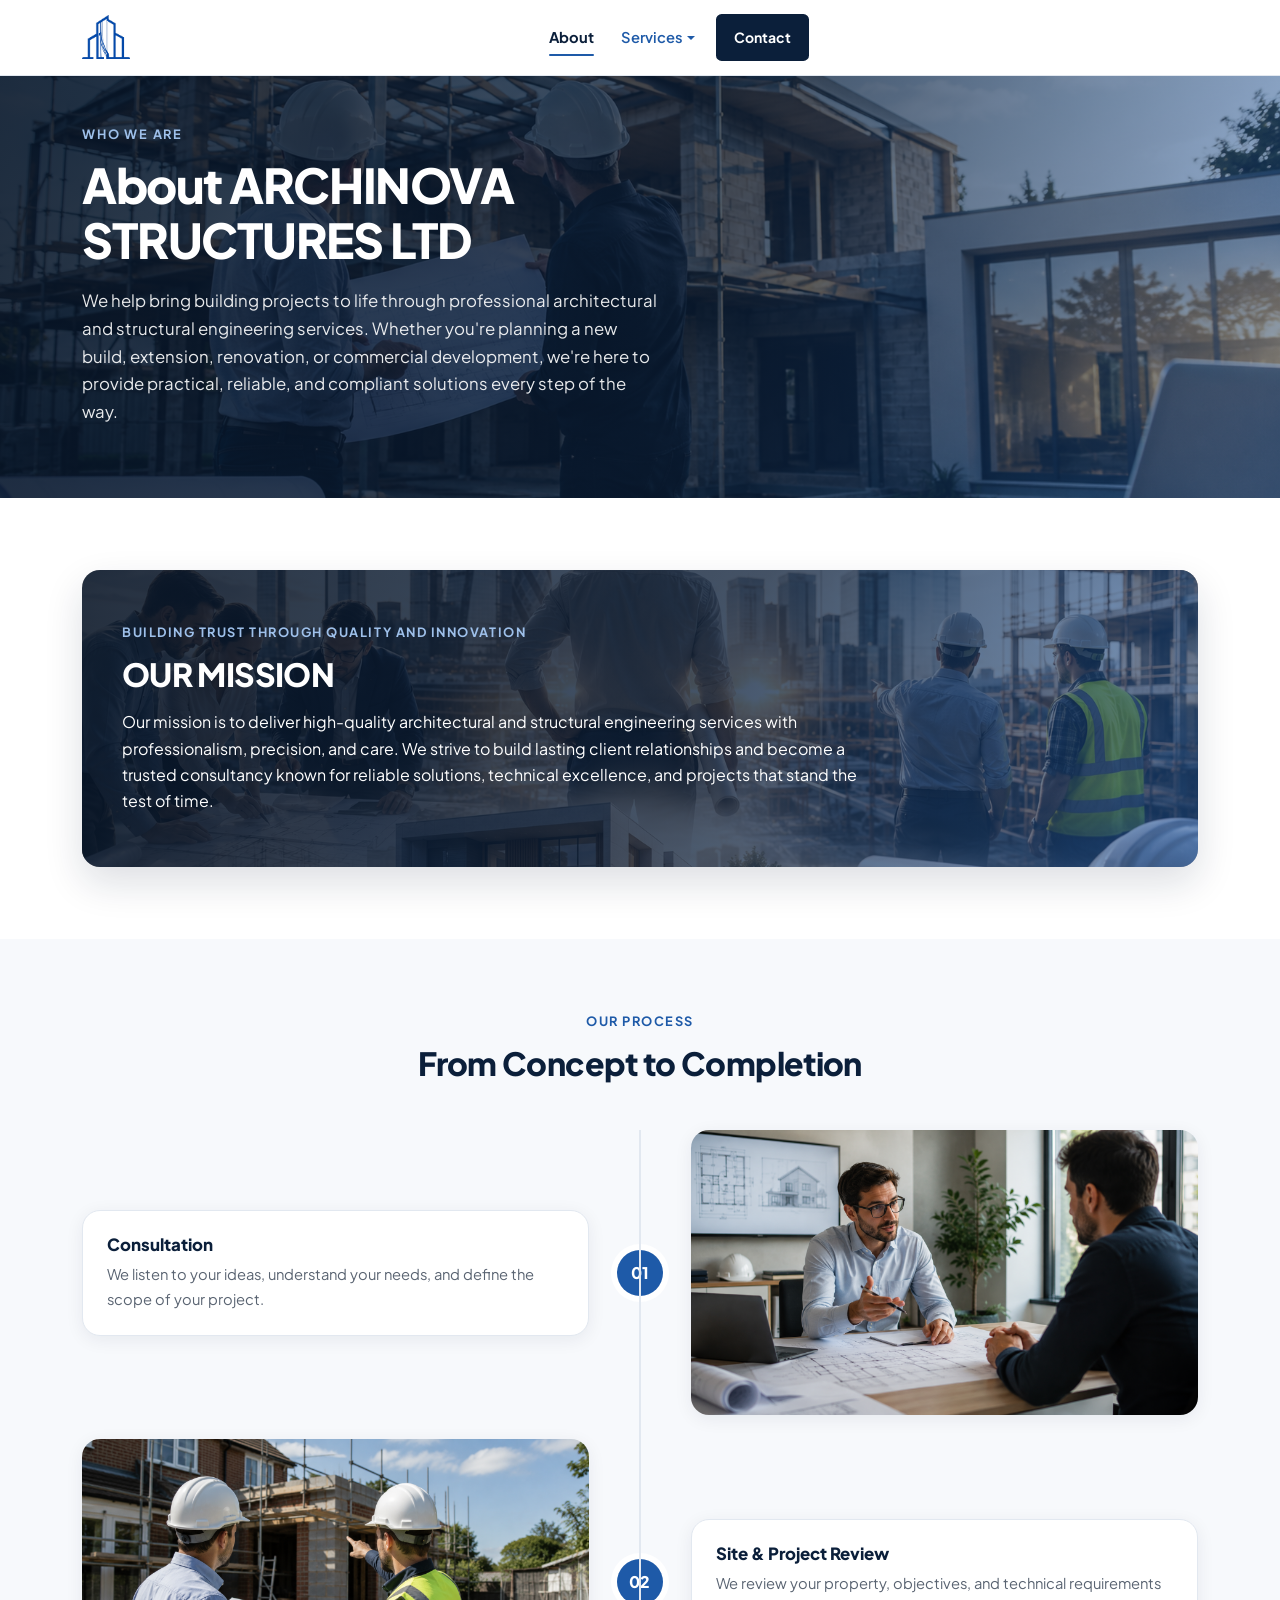
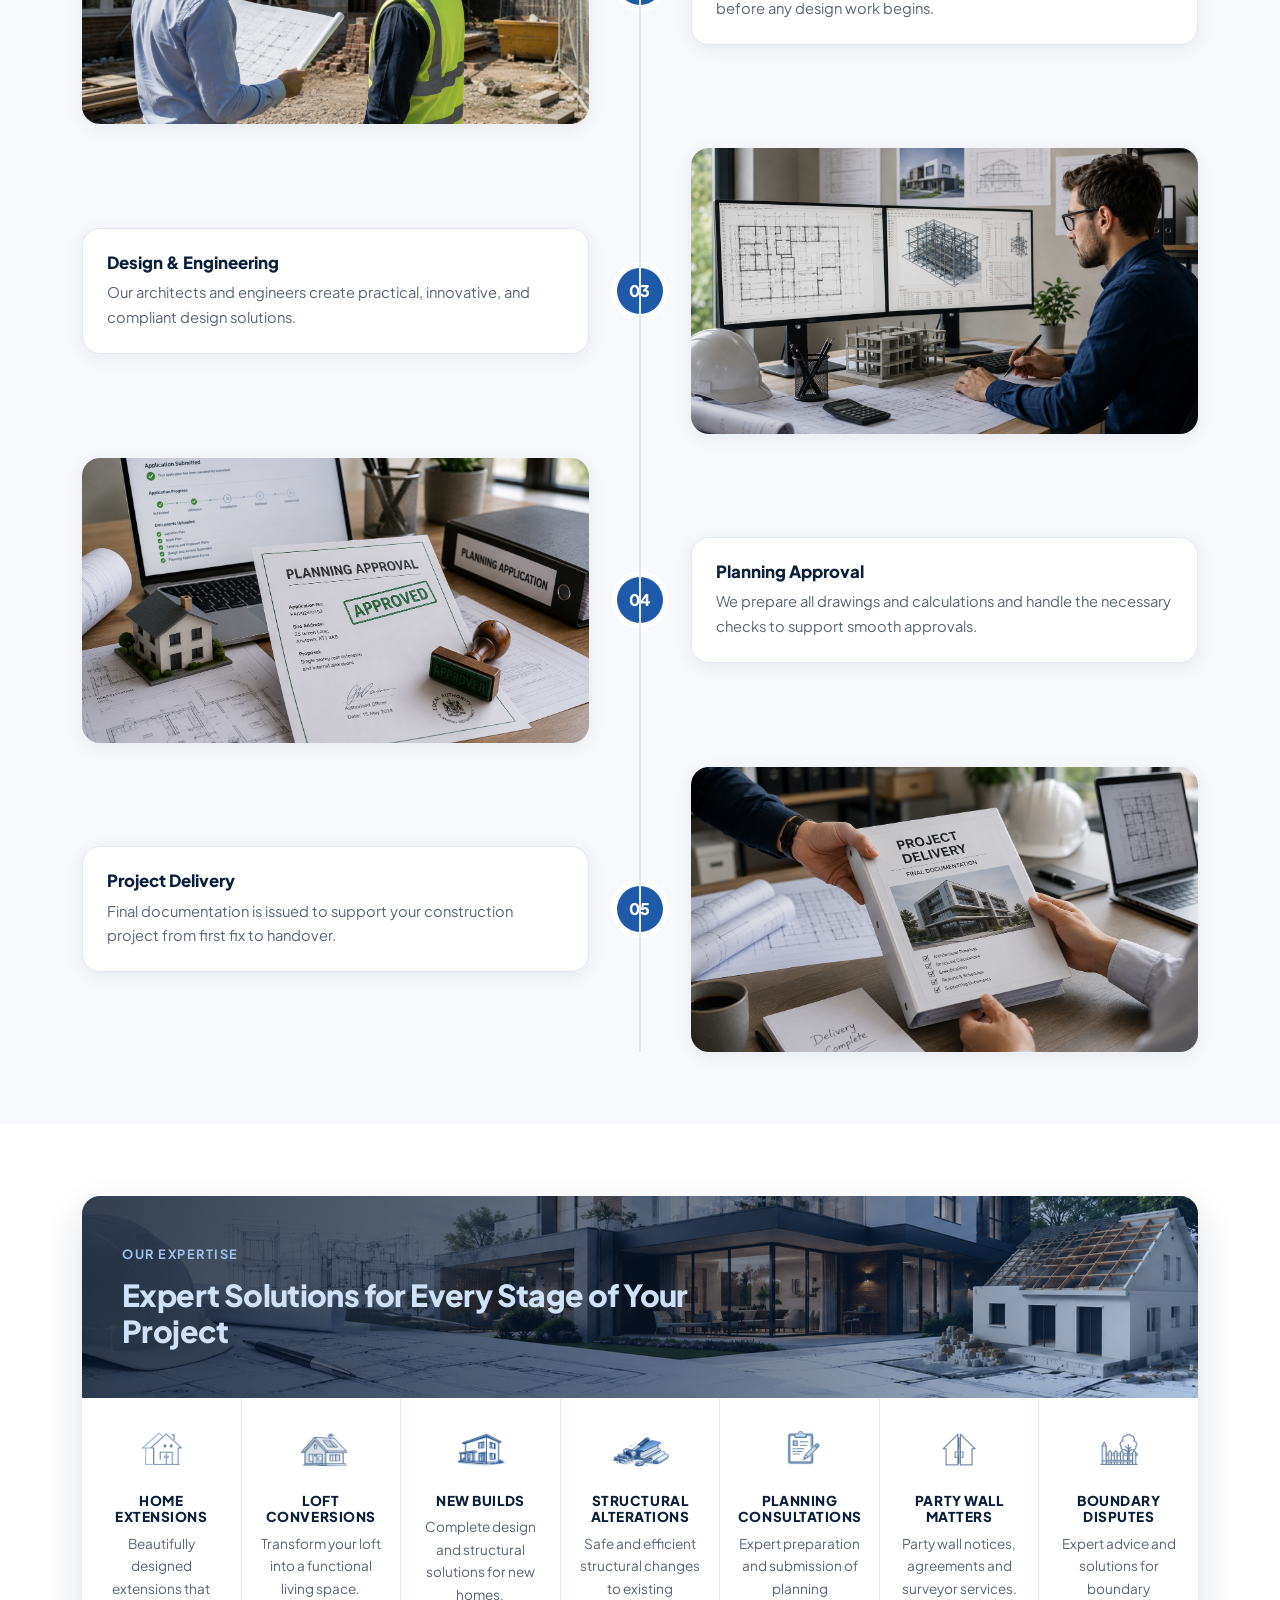
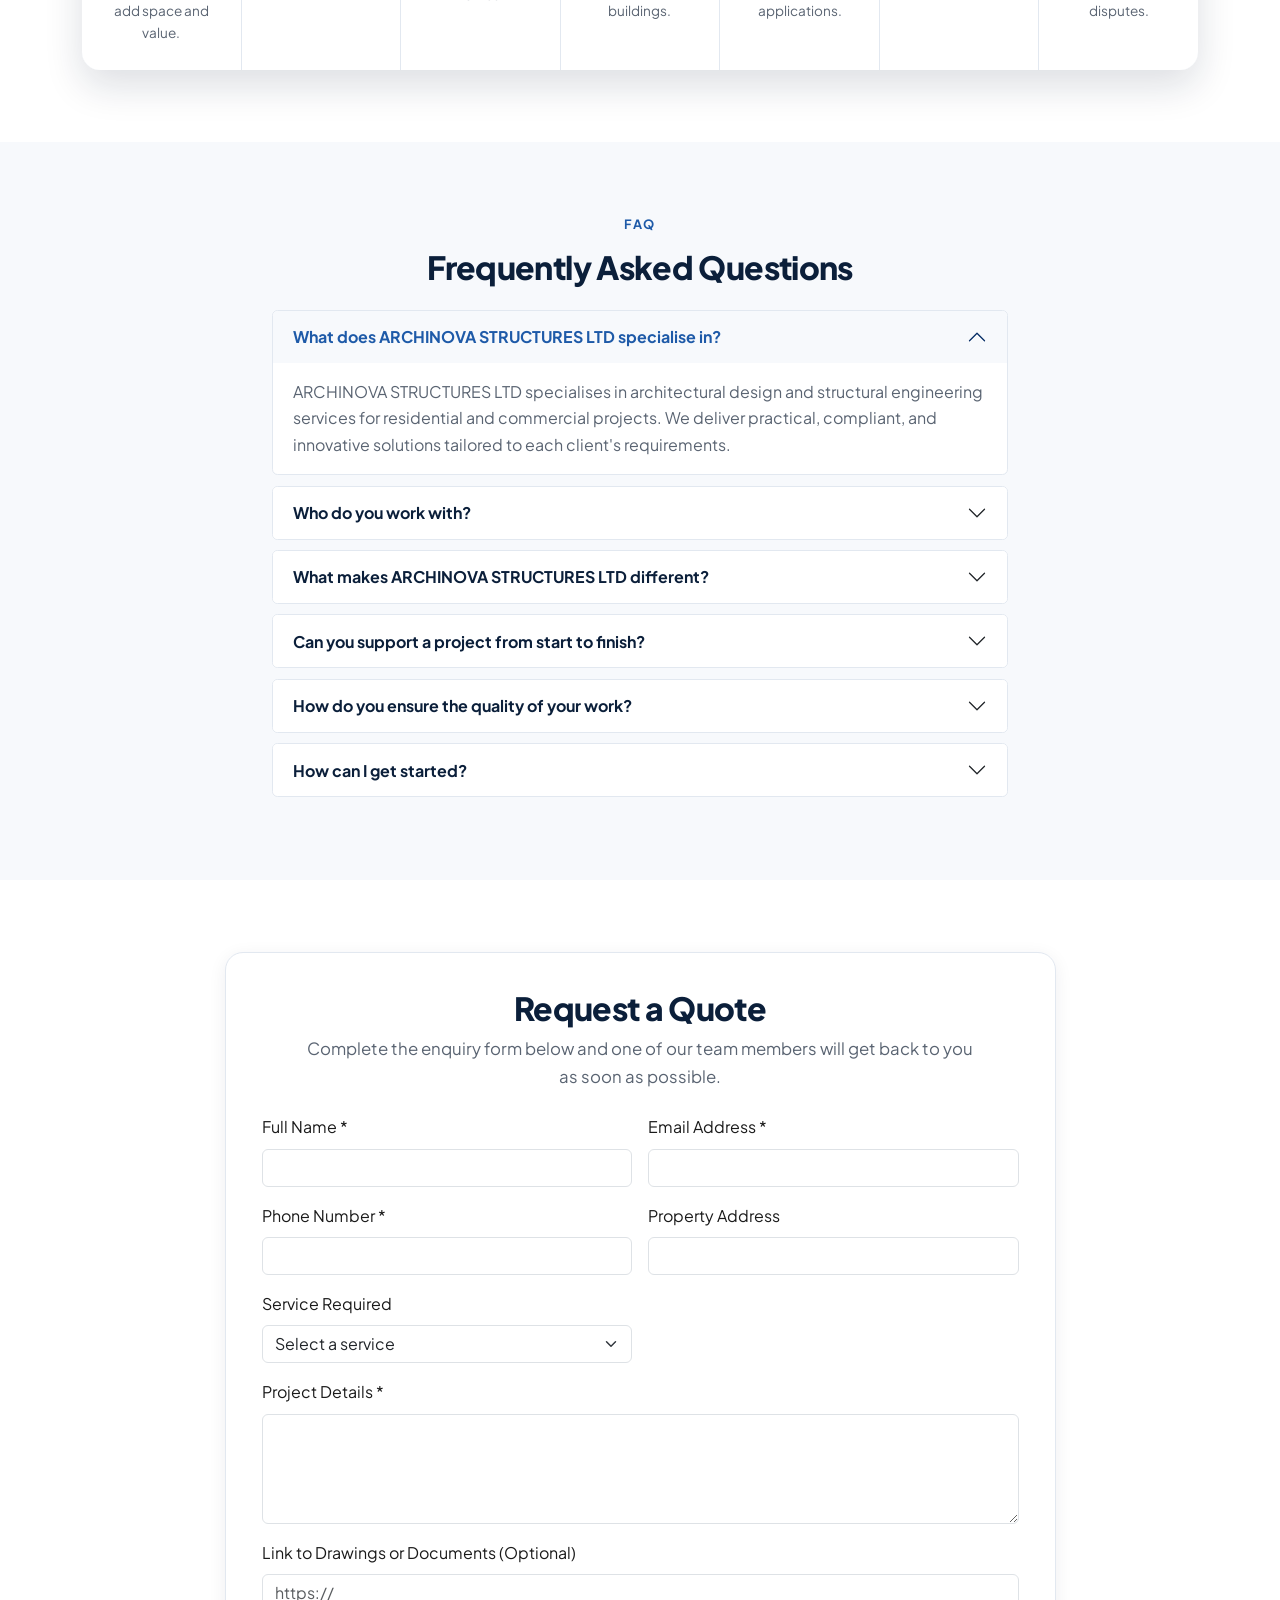
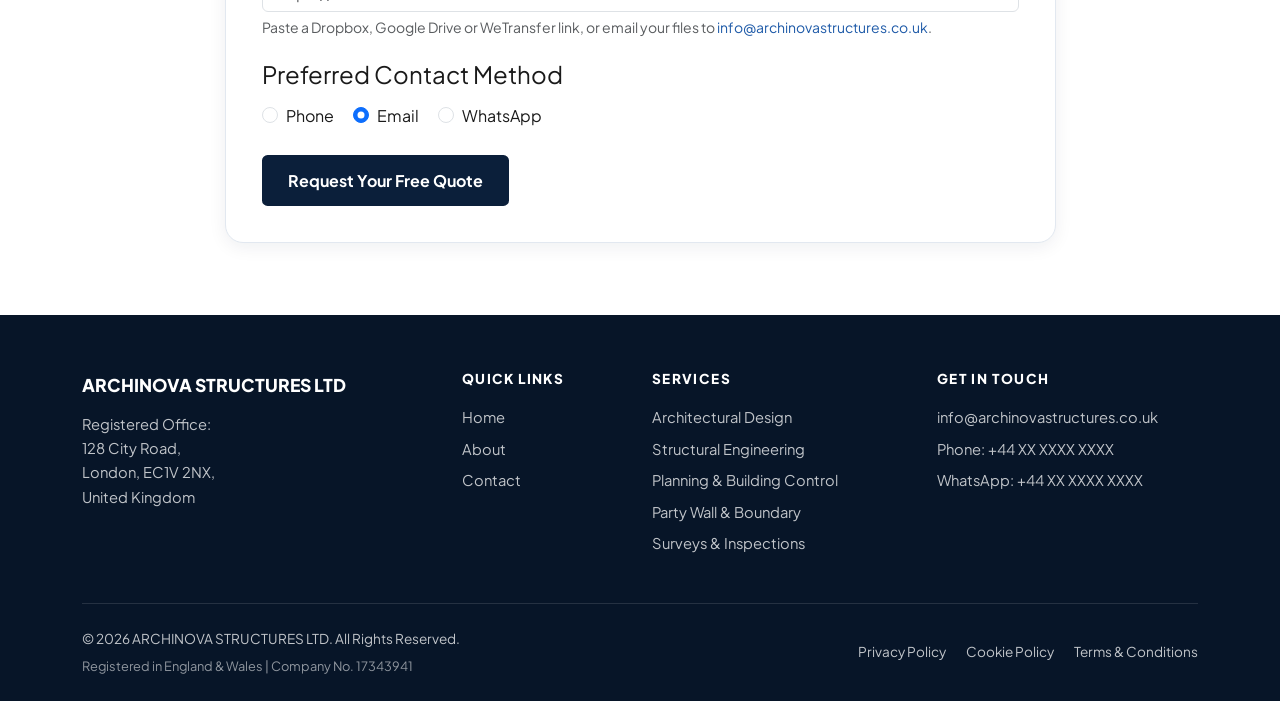
==== commit 1fc07ee1: "updates" ====
--- a/about.html
+++ b/about.html
@@ -218,6 +218,7 @@
             </div>
 
             <form class="needs-validation" data-enquiry-form novalidate>
+              <input type="checkbox" name="botcheck" class="d-none" tabindex="-1" autocomplete="off" aria-hidden="true">
               <div class="row g-3 mb-3">
                 <div class="col-md-6">
                   <label class="form-label" for="qFullName">Full Name *</label>
@@ -256,9 +257,9 @@
                   <div class="invalid-feedback">Please describe your project.</div>
                 </div>
                 <div class="col-12">
-                  <label class="form-label" for="qFiles">Upload Drawings or Documents (Optional)</label>
-                  <input type="file" class="form-control" id="qFiles" name="attachments" multiple accept=".pdf,.jpg,.jpeg,.png,.dwg,.doc,.docx">
-                  <div class="form-text">Please attach these files to the email that opens when you submit.</div>
+                  <label class="form-label" for="qFileLink">Link to Drawings or Documents (Optional)</label>
+                  <input type="url" class="form-control" id="qFileLink" name="fileLink" placeholder="https://">
+                  <div class="form-text">Paste a Dropbox, Google Drive or WeTransfer link, or email your files to <a href="mailto:info@archinovastructures.co.uk">info@archinovastructures.co.uk</a>.</div>
                 </div>
               </div>
 
--- a/css/styles.css
+++ b/css/styles.css
@@ -885,12 +885,50 @@
 }
 
 .site-navbar .navbar-nav .nav-link {
+  position: relative;
   color: var(--royal) !important;
 }
 
-.site-navbar .navbar-nav .nav-link:hover,
+.site-navbar .navbar-nav .nav-link:hover {
+  color: var(--navy) !important;
+}
+
+/* The current page has to out-signal the resting blue rather than fall back to
+   it, or the one link that is *not* highlighted is the page you are on. */
 .site-navbar .navbar-nav .nav-link.active {
   color: var(--navy) !important;
+  font-weight: 700;
+}
+
+@media (min-width: 992px) {
+  .site-navbar .navbar-nav .nav-link.active::after {
+    content: "";
+    position: absolute;
+    left: 0.85rem;
+    right: 0.85rem;
+    bottom: 0.1rem;
+    height: 2px;
+    border-radius: 2px;
+    background: var(--royal);
+  }
+}
+
+/* Stacked menu has no room for an underline, so the accent moves to the side. */
+@media (max-width: 991.98px) {
+  .site-navbar .navbar-nav .nav-link.active {
+    border-left: 3px solid var(--royal);
+    background: var(--blue-025);
+    border-radius: 0 0.35rem 0.35rem 0;
+  }
+}
+
+/* Bootstrap's own active item is #0d6efd with white text; both are overridden
+   here so the open dropdown stays on brand. */
+.site-navbar .dropdown-item.active,
+.site-navbar .dropdown-item:active {
+  background: var(--blue-050);
+  color: var(--royal);
+  font-weight: 700;
 }
 
 /* ——— Generic panel box ——— */
@@ -1761,6 +1799,27 @@
   opacity: 1;
 }
 
+/* ——— What We Offer: grid for the icon service cards ———
+   Separate from .process-grid because these hold a heading, a paragraph and a
+   bullet list, so they need far more width than a numbered process step. */
+.service-card-grid {
+  display: grid;
+  gap: 1.5rem;
+  grid-template-columns: 1fr;
+}
+
+@media (min-width: 768px) {
+  .service-card-grid {
+    grid-template-columns: repeat(2, 1fr);
+  }
+}
+
+@media (min-width: 1200px) {
+  .service-card-grid--3 {
+    grid-template-columns: repeat(3, 1fr);
+  }
+}
+
 /* ——— What We Offer: bigger blue headings + hover on the block ——— */
 .section-title--lg {
   font-size: clamp(1.9rem, 4vw, 2.75rem);
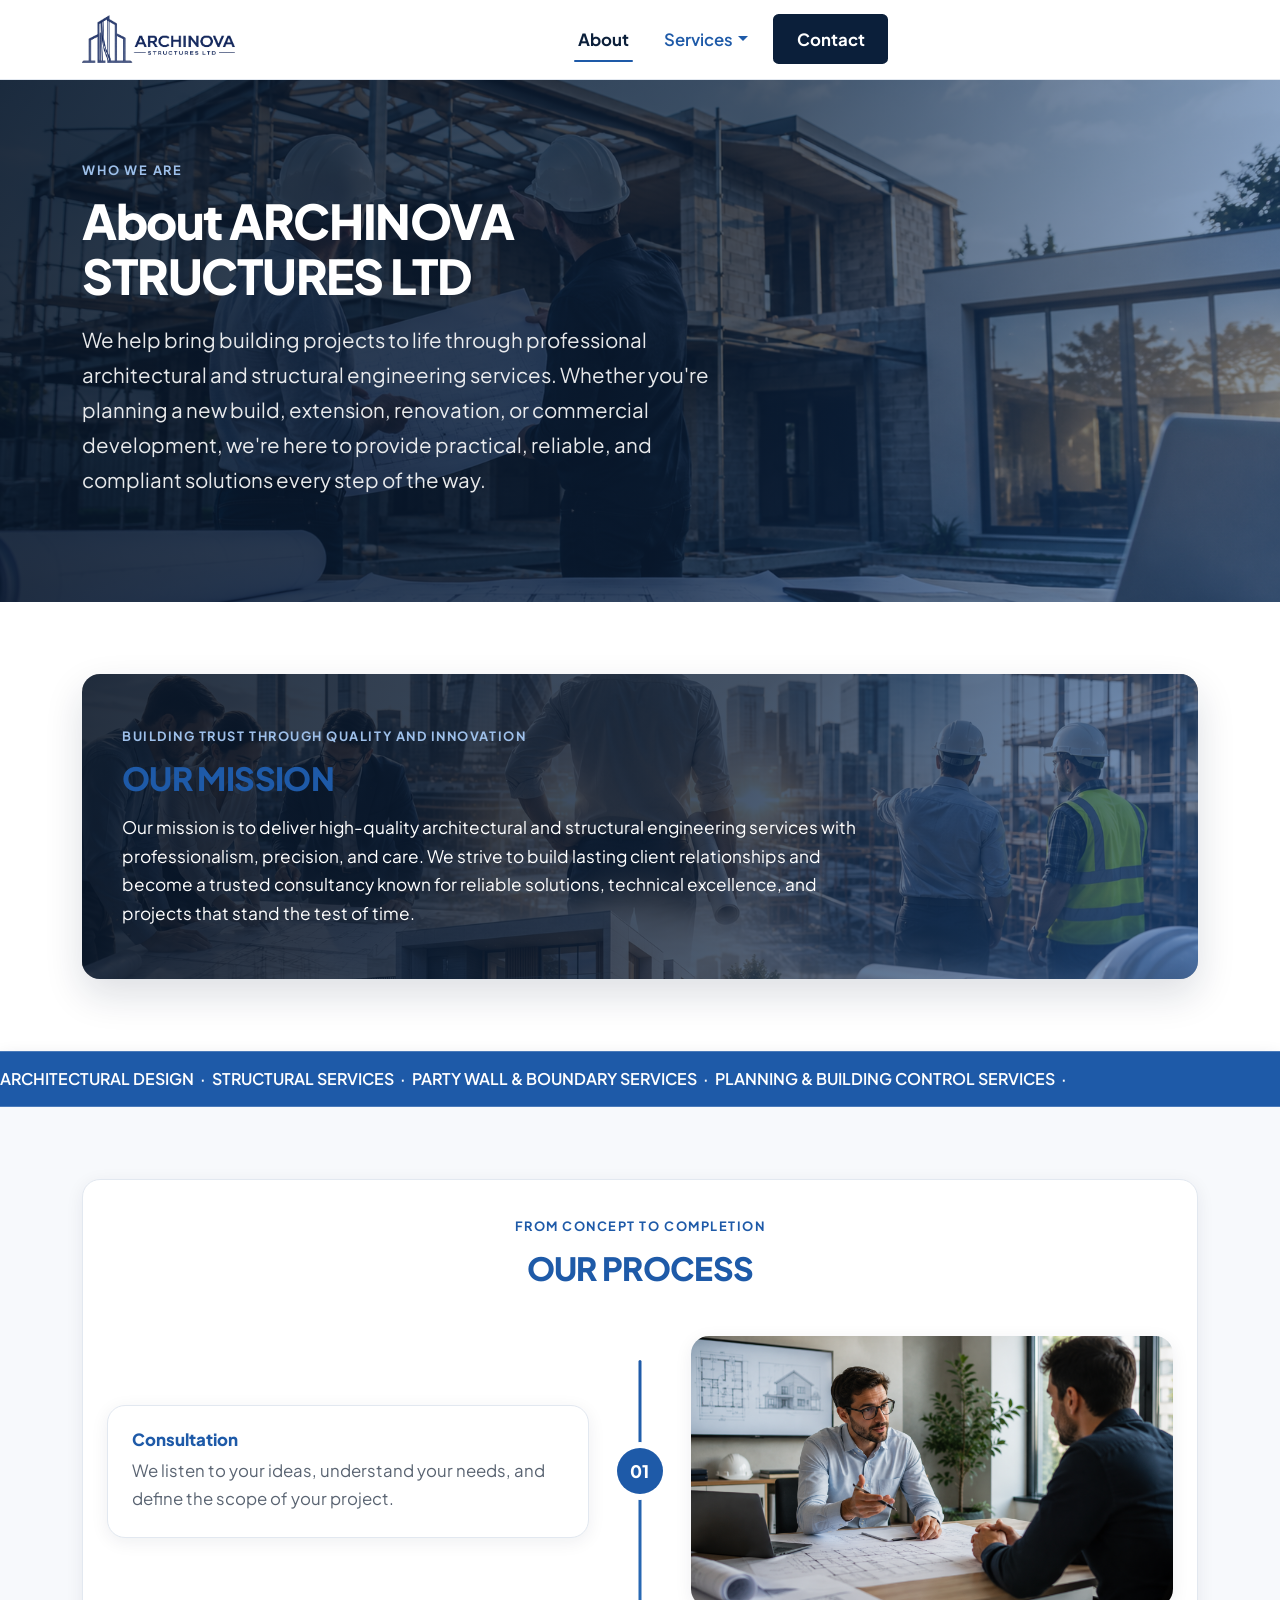
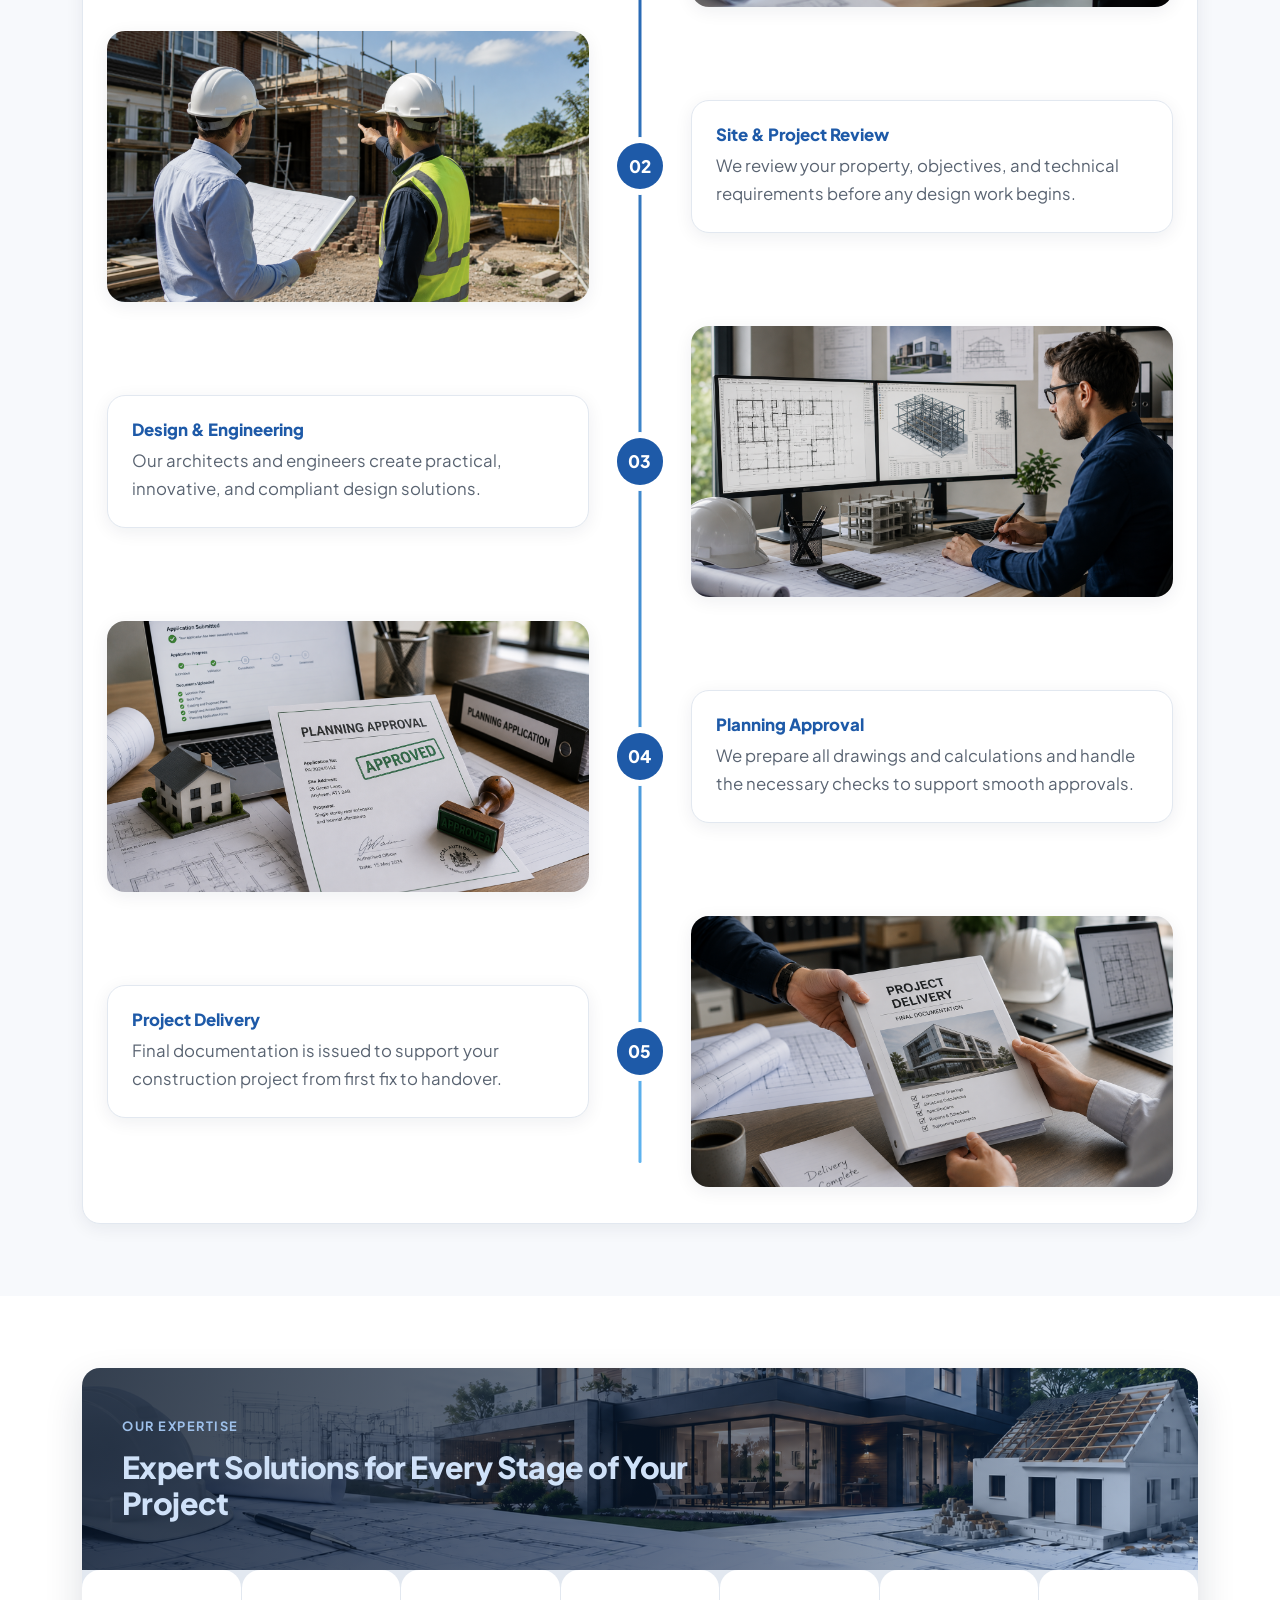
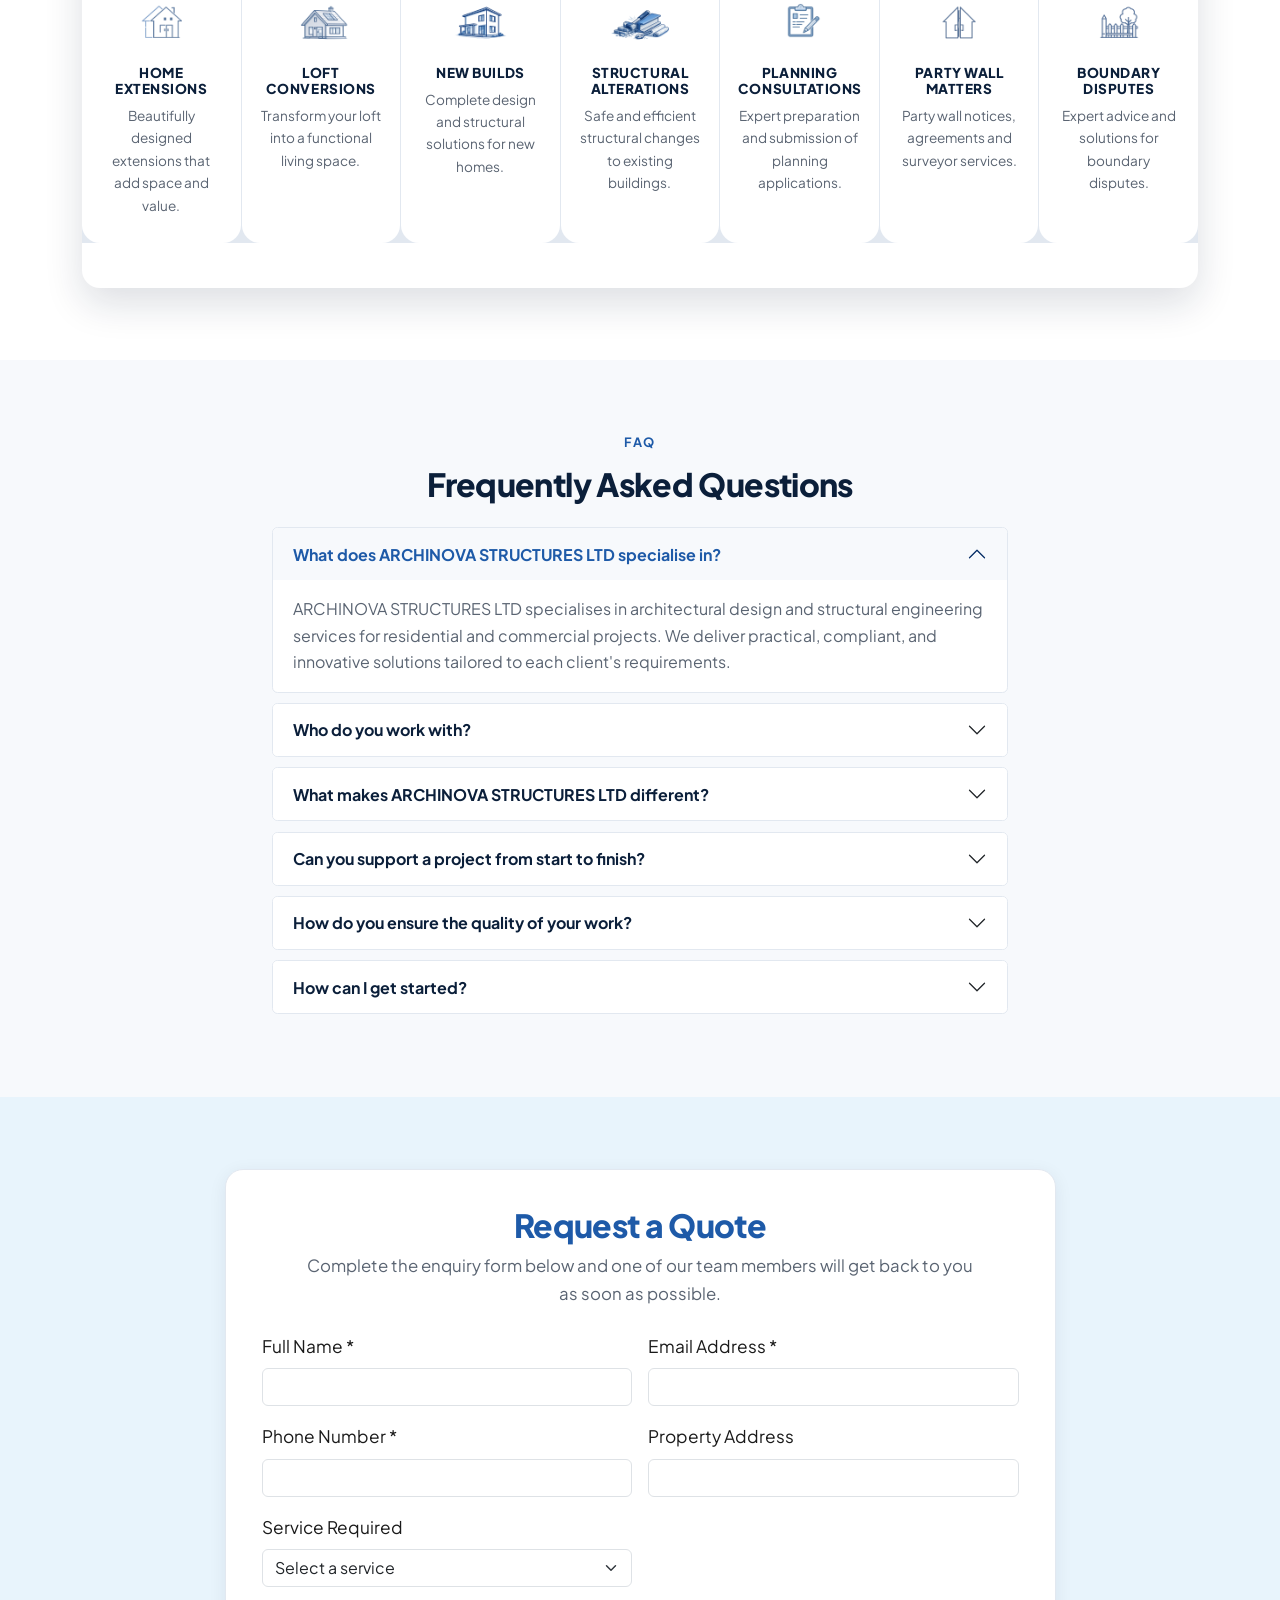
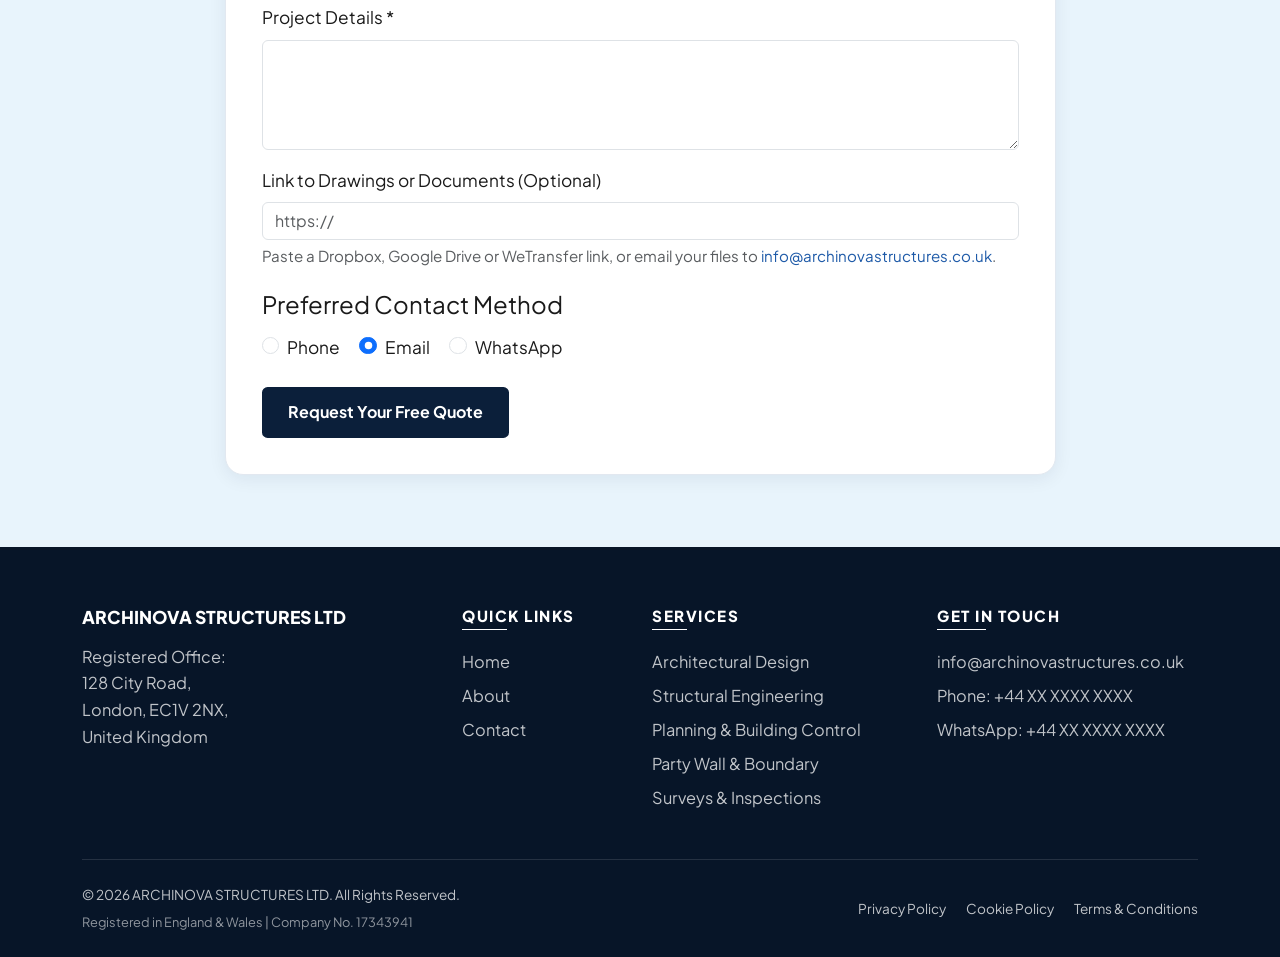
==== commit 4330ecb6: "v3" ====
--- a/about.html
+++ b/about.html
@@ -16,8 +16,8 @@
 <body>
   <nav class="navbar navbar-expand-lg site-navbar sticky-top">
     <div class="container">
-      <a class="navbar-brand" href="index.html" aria-label="ARCHINOVA STRUCTURES LTD — home">
-        <img src="assets/images/logo/logo-blue-mark.png" alt="ARCHINOVA STRUCTURES LTD">
+      <a class="navbar-brand navbar-brand--named" href="index.html" aria-label="ARCHINOVA STRUCTURES LTD — home">
+        <img src="assets/images/logo/logo-blue-named-horizontal.png" alt="ARCHINOVA STRUCTURES LTD">
       </a>
       <button class="navbar-toggler" type="button" data-bs-toggle="collapse" data-bs-target="#mainNav" aria-controls="mainNav" aria-expanded="false" aria-label="Toggle navigation">
         <span class="navbar-toggler-icon"></span>
@@ -25,8 +25,8 @@
       <div class="collapse navbar-collapse" id="mainNav">
         <ul class="navbar-nav mx-auto align-items-lg-center">
           <li class="nav-item"><a class="nav-link" href="about.html" data-nav="about">About</a></li>
-          <li class="nav-item dropdown">
-            <a class="nav-link dropdown-toggle" href="#" data-nav="services" role="button" data-bs-toggle="dropdown" aria-expanded="false">Services</a>
+          <li class="nav-item dropdown nav-item--hover">
+            <a class="nav-link dropdown-toggle" href="#" data-nav="services" role="button" data-bs-toggle="dropdown" data-bs-auto-close="outside" aria-expanded="false">Services</a>
             <ul class="dropdown-menu">
               <li><a class="dropdown-item" href="services/architectural.html" data-nav="architectural.html">Architectural Design</a></li>
               <li><a class="dropdown-item" href="services/structural.html" data-nav="structural.html">Structural Engineering</a></li>
@@ -35,17 +35,22 @@
               <li><a class="dropdown-item" href="services/surveys.html" data-nav="surveys.html">Surveys &amp; Inspections</a></li>
             </ul>
           </li>
-          <li class="nav-item ms-lg-2"><a class="btn btn-primary-brand btn-sm px-3" href="contact.html" data-nav="contact">Contact</a></li>
+          <li class="nav-item ms-lg-2"><a class="btn btn-primary-brand btn-nav-contact px-4" href="contact.html" data-nav="contact">Contact</a></li>
         </ul>
       </div>
     </div>
   </nav>
 
-  <header class="page-hero page-hero--sm" style="background-image: url('assets/images/about/hero-banner.png');">
+  <header
+    class="page-hero page-hero--sm page-hero--tall page-hero--copy-lg"
+    data-hero-slides="assets/images/about/hero-banner.png,assets/images/about/hero-baner-1.png,assets/images/about/hero-baner-2.png"
+    data-hero-dir="rtl"
+    style="background-image: url('assets/images/about/hero-banner.png');"
+  >
     <div class="container py-5">
       <p class="hero-eyebrow">Who We Are</p>
       <h1>About ARCHINOVA STRUCTURES LTD</h1>
-      <p class="hero-text">We help bring building projects to life through professional architectural and structural engineering services. Whether you're planning a new build, extension, renovation, or commercial development, we're here to provide practical, reliable, and compliant solutions every step of the way.</p>
+      <p class="hero-text hero-text--lg anim-from-center">We help bring building projects to life through professional architectural and structural engineering services. Whether you're planning a new build, extension, renovation, or commercial development, we're here to provide practical, reliable, and compliant solutions every step of the way.</p>
     </div>
   </header>
 
@@ -59,13 +64,21 @@
     </div>
   </section>
 
-  <section class="section-pad bg-off">
-    <div class="container">
-      <div class="text-center mb-5">
-        <span class="section-eyebrow">Our Process</span>
-        <h2 class="section-title">From Concept to Completion</h2>
-      </div>
-      <div class="process-timeline">
+  <section class="services-marquee" aria-label="Services we provide">
+    <div class="ticker-viewport">
+      <div class="ticker-track"><span>ARCHITECTURAL DESIGN &nbsp;·&nbsp; STRUCTURAL SERVICES &nbsp;·&nbsp; PARTY WALL &amp; BOUNDARY SERVICES &nbsp;·&nbsp; PLANNING &amp; BUILDING CONTROL SERVICES &nbsp;·&nbsp; </span></div>
+      <div class="ticker-track" aria-hidden="true"><span>ARCHITECTURAL DESIGN &nbsp;·&nbsp; STRUCTURAL SERVICES &nbsp;·&nbsp; PARTY WALL &amp; BOUNDARY SERVICES &nbsp;·&nbsp; PLANNING &amp; BUILDING CONTROL SERVICES &nbsp;·&nbsp; </span></div>
+    </div>
+  </section>
+
+  <section class="section-pad about-process-wrap">
+    <div class="container">
+      <div class="about-process-box">
+        <div class="text-center mb-5">
+          <span class="section-eyebrow">From Concept to Completion</span>
+          <h2 class="section-title">OUR PROCESS</h2>
+        </div>
+        <div class="process-timeline has-progress">
         <div class="timeline-row">
           <div class="timeline-card">
             <h3>Consultation</h3>
@@ -117,12 +130,13 @@
           </div>
         </div>
       </div>
+      </div>
     </div>
   </section>
 
   <section class="section-pad">
     <div class="container">
-      <div class="expertise-panel">
+      <div class="expertise-panel expertise-panel--tall">
         <div class="expertise-panel-head" style="background-image: url('assets/images/about/expertise-bg.png');">
           <span class="section-eyebrow">Our Expertise</span>
           <h3>Expert Solutions for Every Stage of Your Project</h3>
@@ -207,7 +221,7 @@
     </div>
   </section>
 
-  <section class="section-pad">
+  <section class="section-pad about-quote-section">
     <div class="container">
       <div class="row justify-content-center">
         <div class="col-lg-9">
@@ -288,15 +302,15 @@
     </div>
   </section>
 
-  <footer class="site-footer">
+  <footer class="site-footer site-footer--lg">
     <div class="container">
       <div class="row g-4">
         <div class="col-md-4">
-          <div class="footer-brand">ARCHINOVA STRUCTURES LTD</div>
+          <div class="footer-brand"><a href="index.html">ARCHINOVA STRUCTURES LTD</a></div>
           <p class="mb-0">Registered Office:<br>128 City Road,<br>London, EC1V 2NX,<br>United Kingdom</p>
         </div>
         <div class="col-6 col-md-2">
-          <h4>Quick Links</h4>
+          <h4 class="footer-heading">Quick Links</h4>
           <ul>
             <li><a href="index.html">Home</a></li>
             <li><a href="about.html">About</a></li>
@@ -304,7 +318,7 @@
           </ul>
         </div>
         <div class="col-6 col-md-3">
-          <h4>Services</h4>
+          <h4 class="footer-heading">Services</h4>
           <ul>
             <li><a href="services/architectural.html">Architectural Design</a></li>
             <li><a href="services/structural.html">Structural Engineering</a></li>
@@ -314,7 +328,7 @@
           </ul>
         </div>
         <div class="col-md-3">
-          <h4>Get In Touch</h4>
+          <h4 class="footer-heading">Get In Touch</h4>
           <ul>
             <li><a href="mailto:info@archinovastructures.co.uk">info@archinovastructures.co.uk</a></li>
             <li>Phone: <a href="tel:+44XXXXXXXXXX">+44 XX XXXX XXXX</a></li>
--- a/css/styles.css
+++ b/css/styles.css
@@ -2018,3 +2018,538 @@
     padding: 2rem 1.35rem;
   }
 }
+
+/* ==========================================================================
+   V3 COMPONENTS
+   ========================================================================== */
+
+:root {
+  --sky: #5eb3ef;
+  --sky-soft: #e8f4fc;
+  --tint-soft: #eef5fb;
+}
+
+.site-navbar .navbar-brand--named img {
+  height: 48px;
+  width: auto;
+  max-width: min(320px, 58vw);
+}
+
+.site-navbar .navbar-nav .nav-link {
+  font-size: 1.05rem;
+  padding: 0.65rem 1.1rem !important;
+}
+
+.site-navbar .btn-nav-contact {
+  font-size: 1.05rem;
+  padding: 0.65rem 1.35rem !important;
+}
+
+@media (min-width: 992px) {
+  .nav-item--hover:hover > .dropdown-menu,
+  .nav-item--hover:focus-within > .dropdown-menu {
+    display: block;
+    margin-top: 0;
+  }
+
+  .nav-item--hover:hover > .dropdown-toggle,
+  .nav-item--hover:focus-within > .dropdown-toggle {
+    color: var(--navy) !important;
+  }
+}
+
+.btn-sky {
+  background: var(--sky);
+  border: 2px solid var(--sky);
+  color: var(--white);
+  font-weight: 700;
+  padding: 0.7rem 1.5rem;
+  border-radius: 0.35rem;
+  transition: background 0.35s ease, border-color 0.35s ease, color 0.35s ease, transform var(--transition);
+}
+
+.btn-sky:hover,
+.btn-sky:focus {
+  background: var(--navy);
+  border-color: var(--navy);
+  color: var(--white);
+  transform: translateY(-1px);
+}
+
+.btn-cta-invert {
+  background: var(--white);
+  border: 2px solid var(--white);
+  color: var(--royal);
+  font-weight: 700;
+  padding: 0.7rem 1.5rem;
+  border-radius: 0.35rem;
+  transition: background 0.35s ease, border-color 0.35s ease, color 0.35s ease;
+}
+
+.btn-cta-invert:hover,
+.btn-cta-invert:focus {
+  background: transparent;
+  border-color: var(--white);
+  color: var(--white);
+}
+
+.btn-outline-navy:hover,
+.btn-outline-navy:focus {
+  background: var(--royal);
+  border-color: var(--royal);
+  color: var(--white);
+}
+
+.page-hero--slideshow {
+  background-image: none !important;
+  overflow: hidden;
+}
+
+.page-hero--slideshow .hero-slides {
+  position: absolute;
+  inset: 0;
+  z-index: -2;
+}
+
+.page-hero--slideshow .hero-slide {
+  position: absolute;
+  inset: 0;
+  background-size: cover;
+  background-position: center;
+  opacity: 0;
+  transform: translateX(8%);
+  transition: opacity 1.1s ease, transform 1.4s ease;
+}
+
+.page-hero--slideshow[data-hero-dir="ltr"] .hero-slide {
+  transform: translateX(-8%);
+}
+
+.page-hero--slideshow .hero-slide.is-active {
+  opacity: 1;
+  transform: translateX(0);
+}
+
+.page-hero--tall {
+  min-height: 78vh;
+}
+
+.page-hero--tall.page-hero--sm {
+  min-height: 58vh;
+}
+
+.page-hero .hero-text--lg,
+.page-hero.page-hero--copy-lg .hero-text {
+  font-size: clamp(1.12rem, 1.6vw, 1.35rem);
+  line-height: 1.7;
+  max-width: 40rem;
+}
+
+.page-hero h1.hero-title-blue {
+  color: #9ec8ff;
+}
+
+.anim-from-center {
+  opacity: 0;
+  transform: translateX(12vw);
+  animation: v3FromCenter 0.95s cubic-bezier(0.22, 1, 0.36, 1) 0.15s forwards;
+}
+
+@keyframes v3FromCenter {
+  from {
+    opacity: 0;
+    transform: translateX(18vw);
+  }
+  to {
+    opacity: 1;
+    transform: translateX(0);
+  }
+}
+
+@media (prefers-reduced-motion: reduce) {
+  .anim-from-center {
+    opacity: 1;
+    transform: none;
+    animation: none;
+  }
+
+  .page-hero--slideshow .hero-slide {
+    transition: none;
+  }
+}
+
+.hero-checklist.tick-draw-list li a i,
+.why-list.tick-draw-list li i,
+.check-list.tick-draw-list li i,
+.benefit-list.tick-draw-list .benefit-tick i {
+  clip-path: inset(0 100% 0 0);
+  transition: clip-path 0.45s ease;
+}
+
+.hero-checklist.tick-draw-list li:hover a i,
+.why-list.tick-draw-list li:hover i,
+.check-list.tick-draw-list li:hover i,
+.benefit-list.tick-draw-list li:hover .benefit-tick i {
+  clip-path: inset(0 0 0 0);
+}
+
+.why-list.grow-on-hover li,
+.check-list.grow-on-hover li {
+  transition: transform 0.3s ease, background 0.3s ease, box-shadow 0.3s ease;
+}
+
+.why-list.grow-on-hover li:hover,
+.check-list.grow-on-hover li:hover {
+  transform: scale(1.04);
+}
+
+.home-about-section {
+  background: var(--tint-soft);
+}
+
+.home-about-section .section-title {
+  color: var(--royal);
+}
+
+.home-about-section .panel-box p {
+  font-size: 1.12rem;
+}
+
+.home-services-section {
+  position: relative;
+  background-color: var(--off-white);
+  background-image: url("../assets/images/home/bg-services.png");
+  background-size: cover;
+  background-position: center;
+  isolation: isolate;
+}
+
+.home-services-section::before {
+  content: "";
+  position: absolute;
+  inset: 0;
+  background: rgba(247, 249, 252, 0.88);
+  z-index: -1;
+}
+
+.home-services-section .section-title {
+  color: var(--royal);
+}
+
+.home-services-section .section-lead,
+.home-services-section .service-pillar li {
+  font-size: 1.08rem;
+}
+
+.home-services-section .service-pillar h3,
+.home-services-section .service-pillar h3 a {
+  color: var(--royal);
+  font-size: 1.35rem;
+}
+
+.home-why-section {
+  position: relative;
+  background-image: url("../assets/images/home/bg-why-us.png");
+  background-size: cover;
+  background-position: center;
+  isolation: isolate;
+}
+
+.home-why-section::before {
+  content: "";
+  position: absolute;
+  inset: 0;
+  background: rgba(255, 255, 255, 0.9);
+  z-index: -1;
+}
+
+.home-why-section .section-title,
+.section-title--blue {
+  color: var(--royal);
+}
+
+.home-why-section .why-list li,
+.home-why-section .chip-list li,
+.text-size-up {
+  font-size: 1.08rem;
+}
+
+.home-who-section {
+  background: var(--sky-soft);
+}
+
+.home-who-section .section-title {
+  color: var(--royal);
+}
+
+.home-who-section .section-lead,
+.home-who-section .industry-card {
+  font-size: 1.08rem;
+}
+
+.cta-band--lg h2 {
+  font-size: clamp(1.6rem, 3vw, 2.15rem);
+}
+
+.cta-band--lg p {
+  font-size: 1.12rem;
+}
+
+.site-footer--lg {
+  font-size: 1.02rem;
+}
+
+.site-footer--lg h4,
+.site-footer--lg .footer-heading {
+  font-size: 0.95rem;
+}
+
+.site-footer .footer-brand a {
+  color: var(--white);
+  font-weight: 800;
+}
+
+.site-footer .footer-brand a:hover {
+  color: var(--sky);
+}
+
+.site-footer .footer-heading {
+  position: relative;
+  display: inline-block;
+  padding-bottom: 0.35rem;
+  margin-bottom: 1.15rem;
+}
+
+.site-footer .footer-heading::after {
+  content: "";
+  position: absolute;
+  left: 0;
+  bottom: 0;
+  width: 40%;
+  height: 1px;
+  background: var(--white);
+  transition: width 0.35s ease;
+}
+
+.site-footer .footer-heading:hover::after {
+  width: 100%;
+}
+
+.services-marquee {
+  background: var(--royal);
+  color: var(--white);
+  height: 56px;
+  display: flex;
+  align-items: center;
+  overflow: hidden;
+  border-top: 1px solid rgba(255, 255, 255, 0.2);
+  border-bottom: 1px solid rgba(255, 255, 255, 0.2);
+  box-shadow: 0 6px 18px rgba(11, 31, 58, 0.12);
+}
+
+.services-marquee .ticker-viewport {
+  width: 100%;
+}
+
+.services-marquee:hover .ticker-track,
+.services-marquee:focus-within .ticker-track {
+  animation-play-state: paused;
+}
+
+.mission-panel .section-title {
+  color: var(--royal);
+}
+
+.mission-panel,
+.about-process-wrap .process-timeline,
+.about-quote-section {
+  font-size: 1.08rem;
+}
+
+.about-process-wrap {
+  background: var(--off-white);
+}
+
+.about-process-box {
+  background: var(--white);
+  border: 1px solid var(--border);
+  border-radius: var(--radius-box);
+  box-shadow: var(--shadow-soft);
+  padding: 2.25rem 1.5rem;
+}
+
+.about-process-box .section-title,
+.about-process-box .section-eyebrow {
+  color: var(--royal);
+}
+
+.about-process-box .timeline-card h3 {
+  color: var(--royal);
+}
+
+.about-process-box .timeline-card p {
+  font-size: 1.05rem;
+}
+
+@media (min-width: 768px) {
+  .process-timeline.has-progress::before {
+    content: "";
+    position: absolute;
+    left: 50%;
+    top: 1.5rem;
+    bottom: 1.5rem;
+    width: 3px;
+    margin-left: 0;
+    background: linear-gradient(var(--royal), var(--sky));
+    border-radius: 2px;
+    transform: translateX(-50%) scaleY(1);
+    transform-origin: top center;
+    animation: v3TimelineGrow 1.4s ease forwards;
+    z-index: 0;
+  }
+
+  .process-timeline.has-progress .timeline-marker {
+    position: relative;
+    z-index: 1;
+  }
+}
+
+@keyframes v3TimelineGrow {
+  from {
+    transform: translateX(-50%) scaleY(0);
+  }
+  to {
+    transform: translateX(-50%) scaleY(1);
+  }
+}
+
+.expertise-panel--tall {
+  min-height: 520px;
+}
+
+.expertise-panel--tall .expertise-tile {
+  font-size: 1.05rem;
+  border-radius: var(--radius-box);
+  transition: background 0.3s ease, transform 0.3s ease;
+}
+
+.expertise-panel--tall .expertise-tile:hover {
+  background: var(--sky);
+  color: var(--white);
+}
+
+.expertise-panel--tall .expertise-tile:hover h4,
+.expertise-panel--tall .expertise-tile:hover p {
+  color: var(--white);
+}
+
+.about-quote-section {
+  background: var(--sky-soft);
+}
+
+.about-quote-section .section-title {
+  color: var(--royal);
+}
+
+.ticker-band.ticker-band--slow .ticker-track {
+  animation-duration: 48s;
+}
+
+.ticker-logo {
+  height: 1.1em;
+  width: auto;
+  display: inline-block;
+  vertical-align: -0.15em;
+  margin-right: 0.55rem;
+}
+
+.service-block p,
+.why-box p,
+.process-box p,
+.benefits-panel .benefit-list li {
+  font-size: 1.05rem;
+}
+
+.why-section-tint {
+  background: var(--tint-soft);
+}
+
+.why-section-tint .section-title,
+.why-section-tint .why-box h3 {
+  color: var(--royal);
+}
+
+.slide-in-cards .why-box {
+  opacity: 0;
+  transform: translateY(24px);
+  animation: v3SlideUp 0.7s ease forwards;
+}
+
+.slide-in-cards .col-md-6:nth-child(1) .why-box,
+.slide-in-cards .col-lg-4:nth-child(1) .why-box {
+  animation-delay: 0.05s;
+}
+.slide-in-cards .col-md-6:nth-child(2) .why-box,
+.slide-in-cards .col-lg-4:nth-child(2) .why-box {
+  animation-delay: 0.12s;
+}
+.slide-in-cards .col-md-6:nth-child(3) .why-box,
+.slide-in-cards .col-lg-4:nth-child(3) .why-box {
+  animation-delay: 0.19s;
+}
+.slide-in-cards .col-md-6:nth-child(4) .why-box,
+.slide-in-cards .col-lg-4:nth-child(4) .why-box {
+  animation-delay: 0.26s;
+}
+.slide-in-cards .col-md-6:nth-child(5) .why-box,
+.slide-in-cards .col-lg-4:nth-child(5) .why-box {
+  animation-delay: 0.33s;
+}
+.slide-in-cards .col-md-6:nth-child(6) .why-box,
+.slide-in-cards .col-lg-4:nth-child(6) .why-box {
+  animation-delay: 0.4s;
+}
+
+@keyframes v3SlideUp {
+  to {
+    opacity: 1;
+    transform: none;
+  }
+}
+
+.benefits-logo {
+  display: block;
+  width: 64px;
+  height: auto;
+  margin: 0 auto 1rem;
+}
+
+.planning-why-logo {
+  max-width: 180px;
+  width: 100%;
+  margin: 0 auto;
+}
+
+.pw-why-section {
+  position: relative;
+  background-image: url("../assets/images/partywall/bg-why-us.png");
+  background-size: cover;
+  background-position: center;
+  isolation: isolate;
+}
+
+.pw-why-section::before {
+  content: "";
+  position: absolute;
+  inset: 0;
+  background: rgba(255, 255, 255, 0.9);
+  z-index: -1;
+}
+
+.pw-why-section .section-title {
+  color: var(--royal);
+}
+
+.achievement-figure[data-count] {
+  font-variant-numeric: tabular-nums;
+}
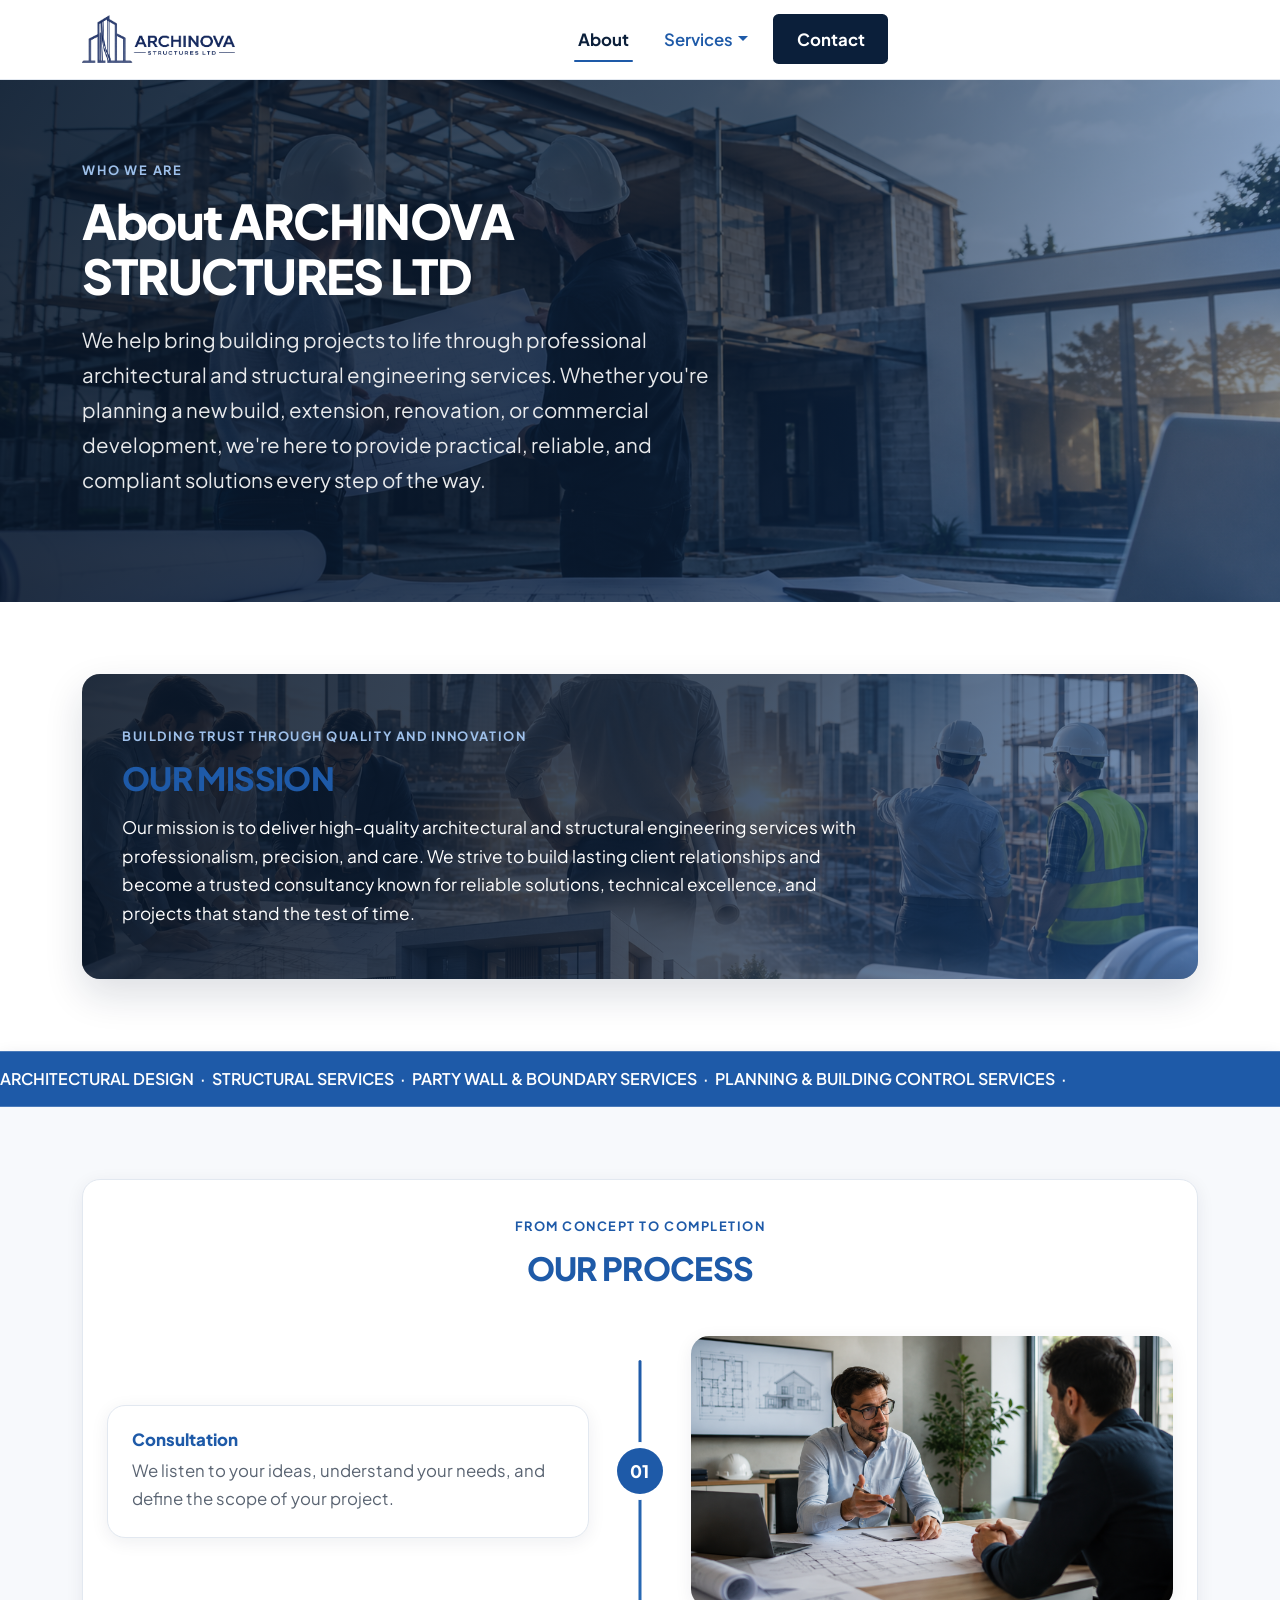
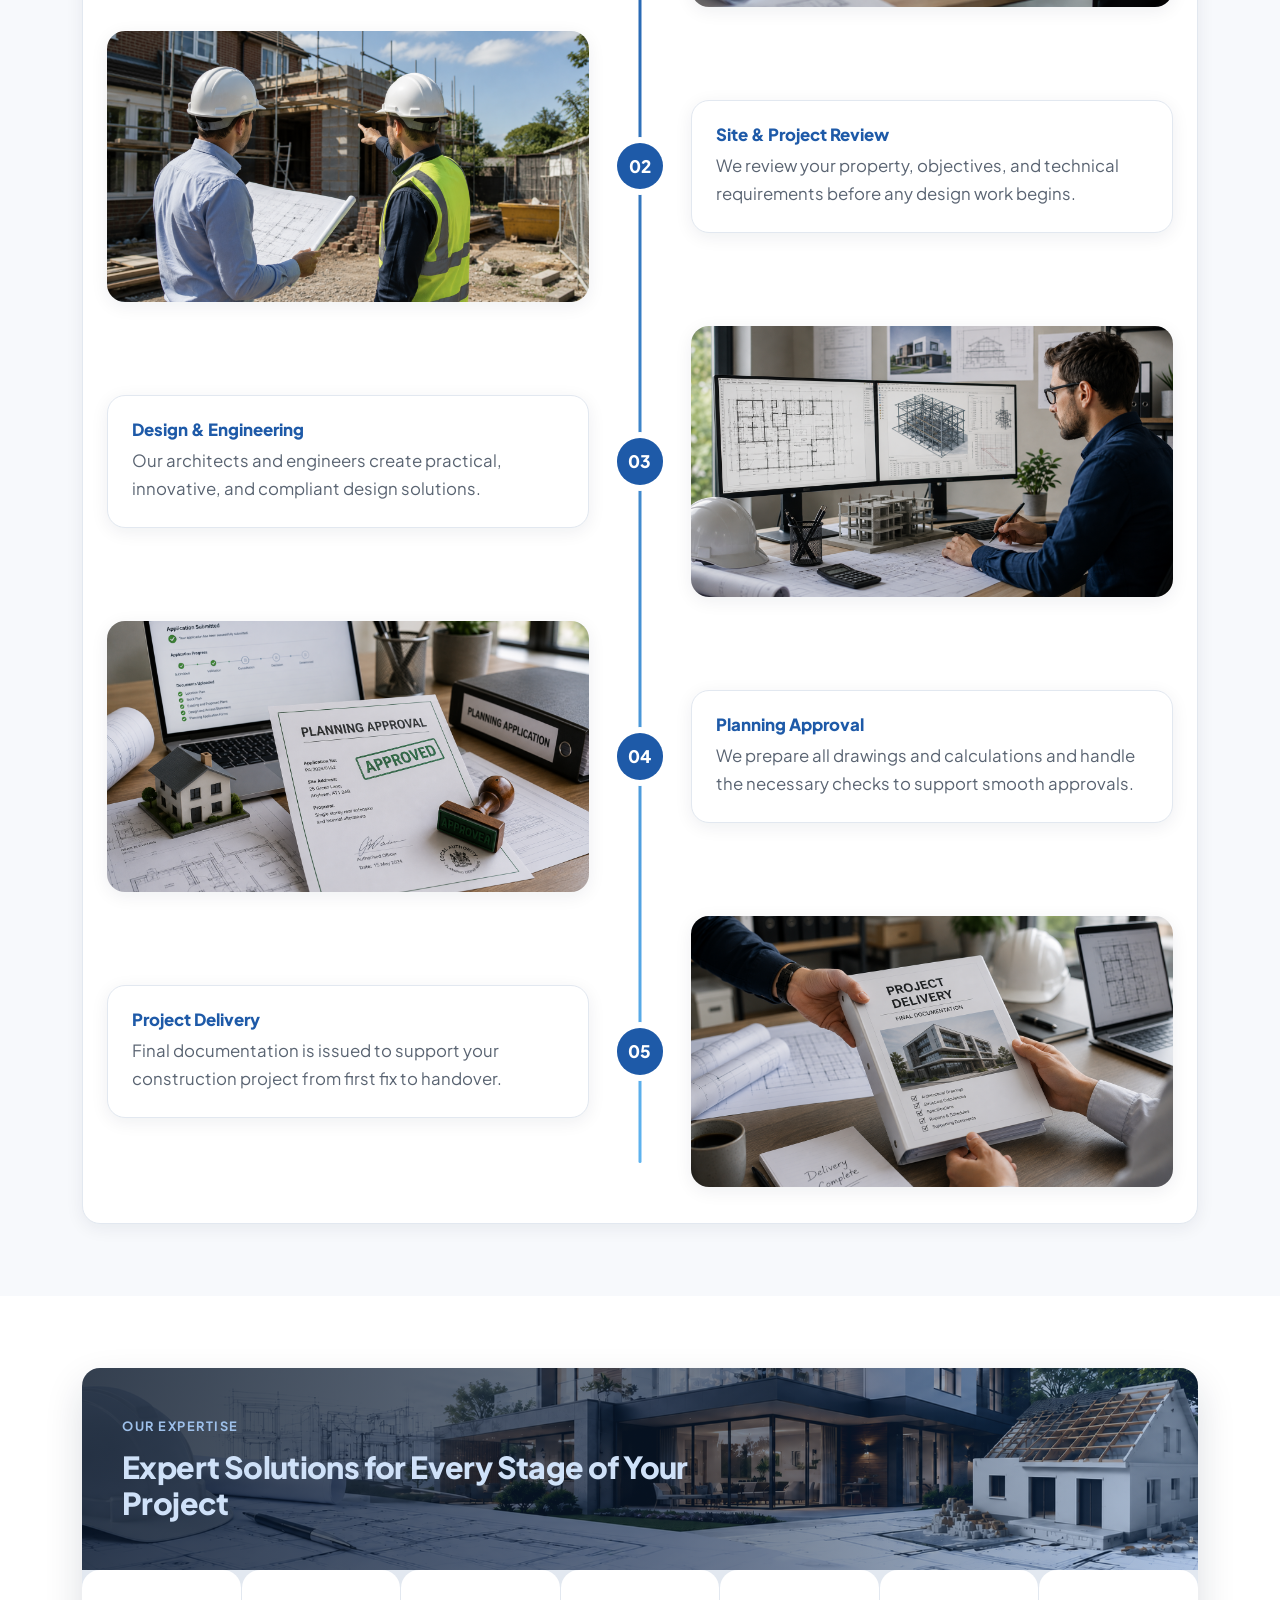
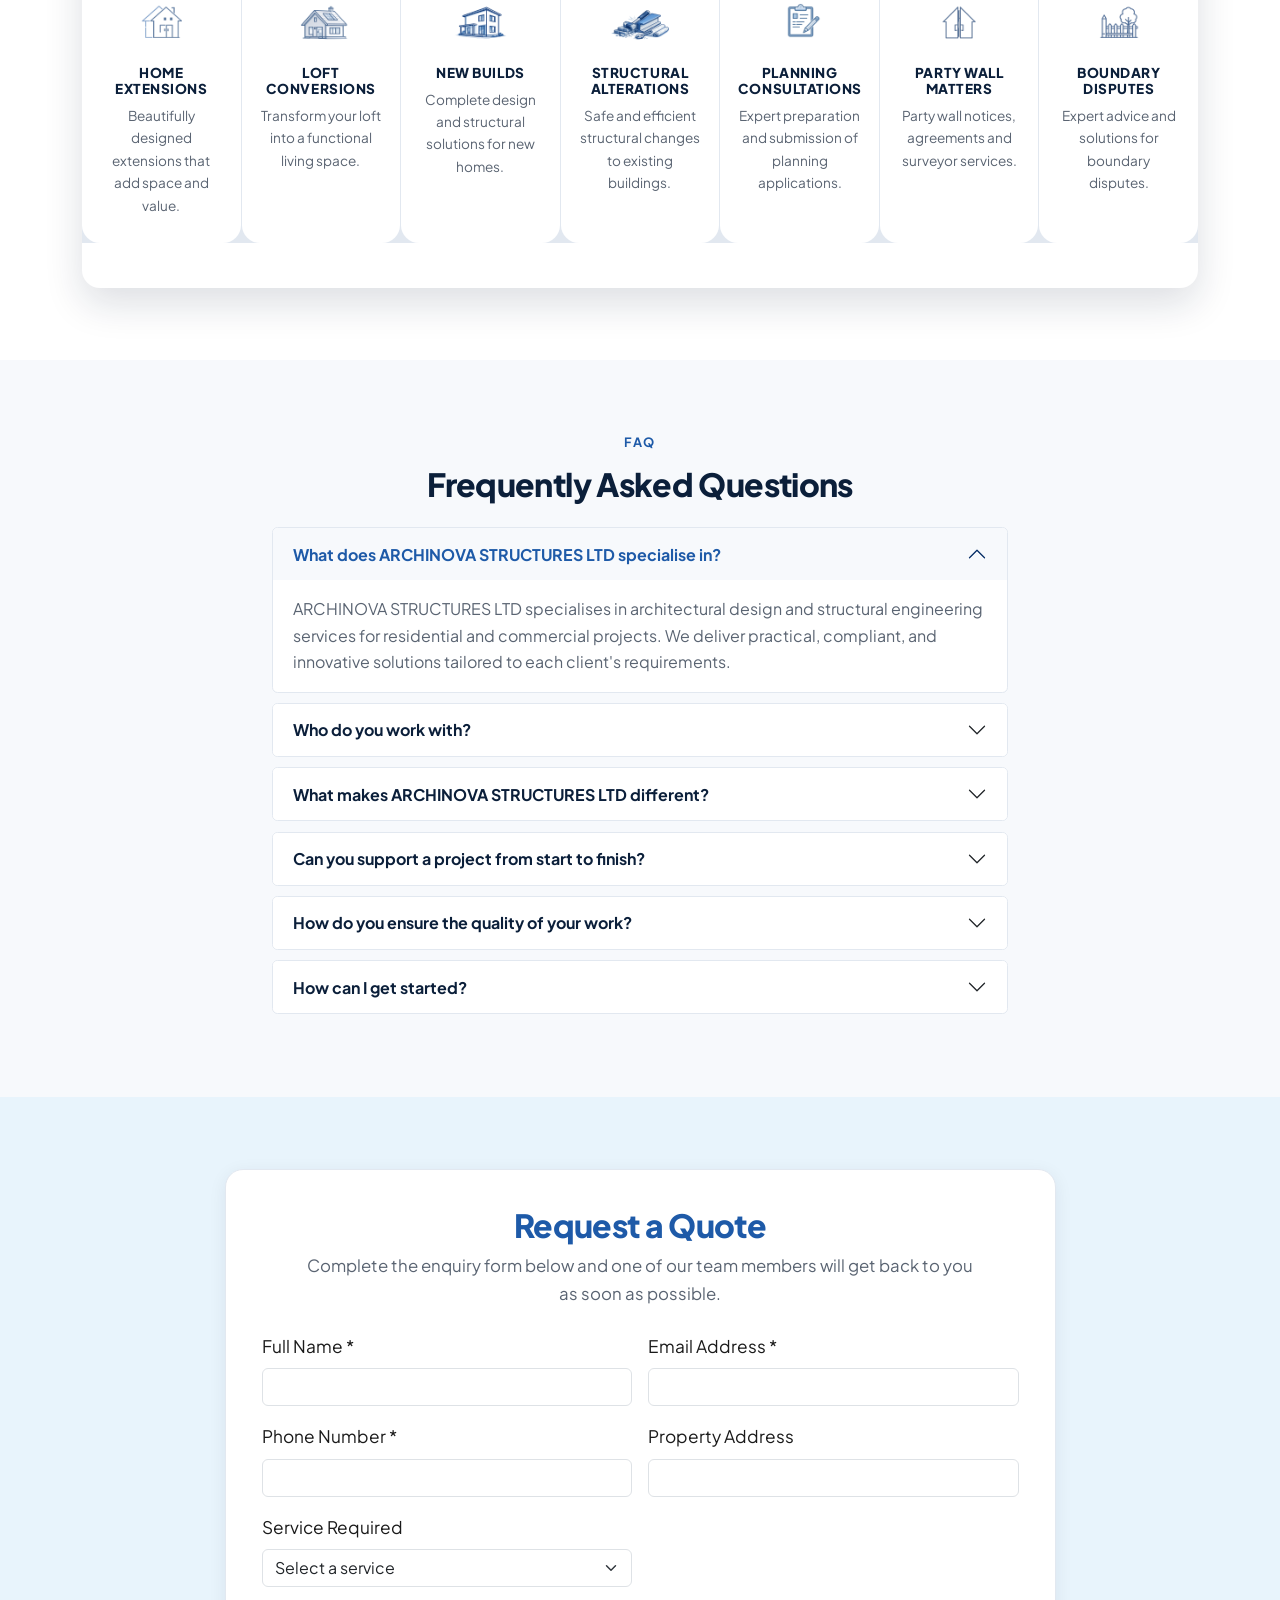
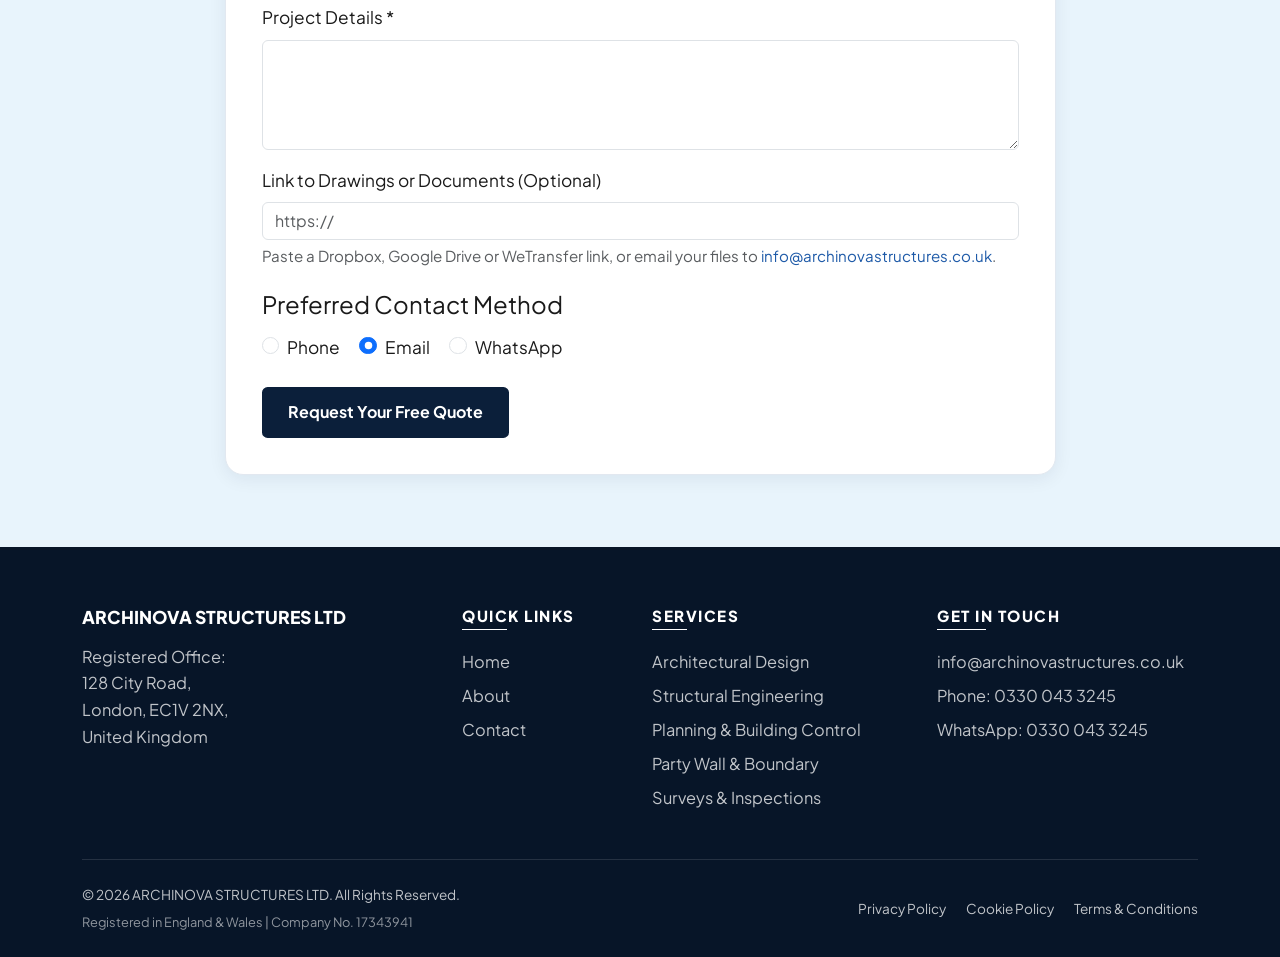
==== commit 60937252: "phone and email added" ====
--- a/about.html
+++ b/about.html
@@ -331,8 +331,8 @@
           <h4 class="footer-heading">Get In Touch</h4>
           <ul>
             <li><a href="mailto:info@archinovastructures.co.uk">info@archinovastructures.co.uk</a></li>
-            <li>Phone: <a href="tel:+44XXXXXXXXXX">+44 XX XXXX XXXX</a></li>
-            <li>WhatsApp: <a href="https://wa.me/44XXXXXXXXXX" target="_blank" rel="noopener">+44 XX XXXX XXXX</a></li>
+            <li>Phone: <a href="tel:+443300433245">0330 043 3245</a></li>
+            <li>WhatsApp: <a href="https://wa.me/443300433245" target="_blank" rel="noopener">0330 043 3245</a></li>
           </ul>
         </div>
       </div>
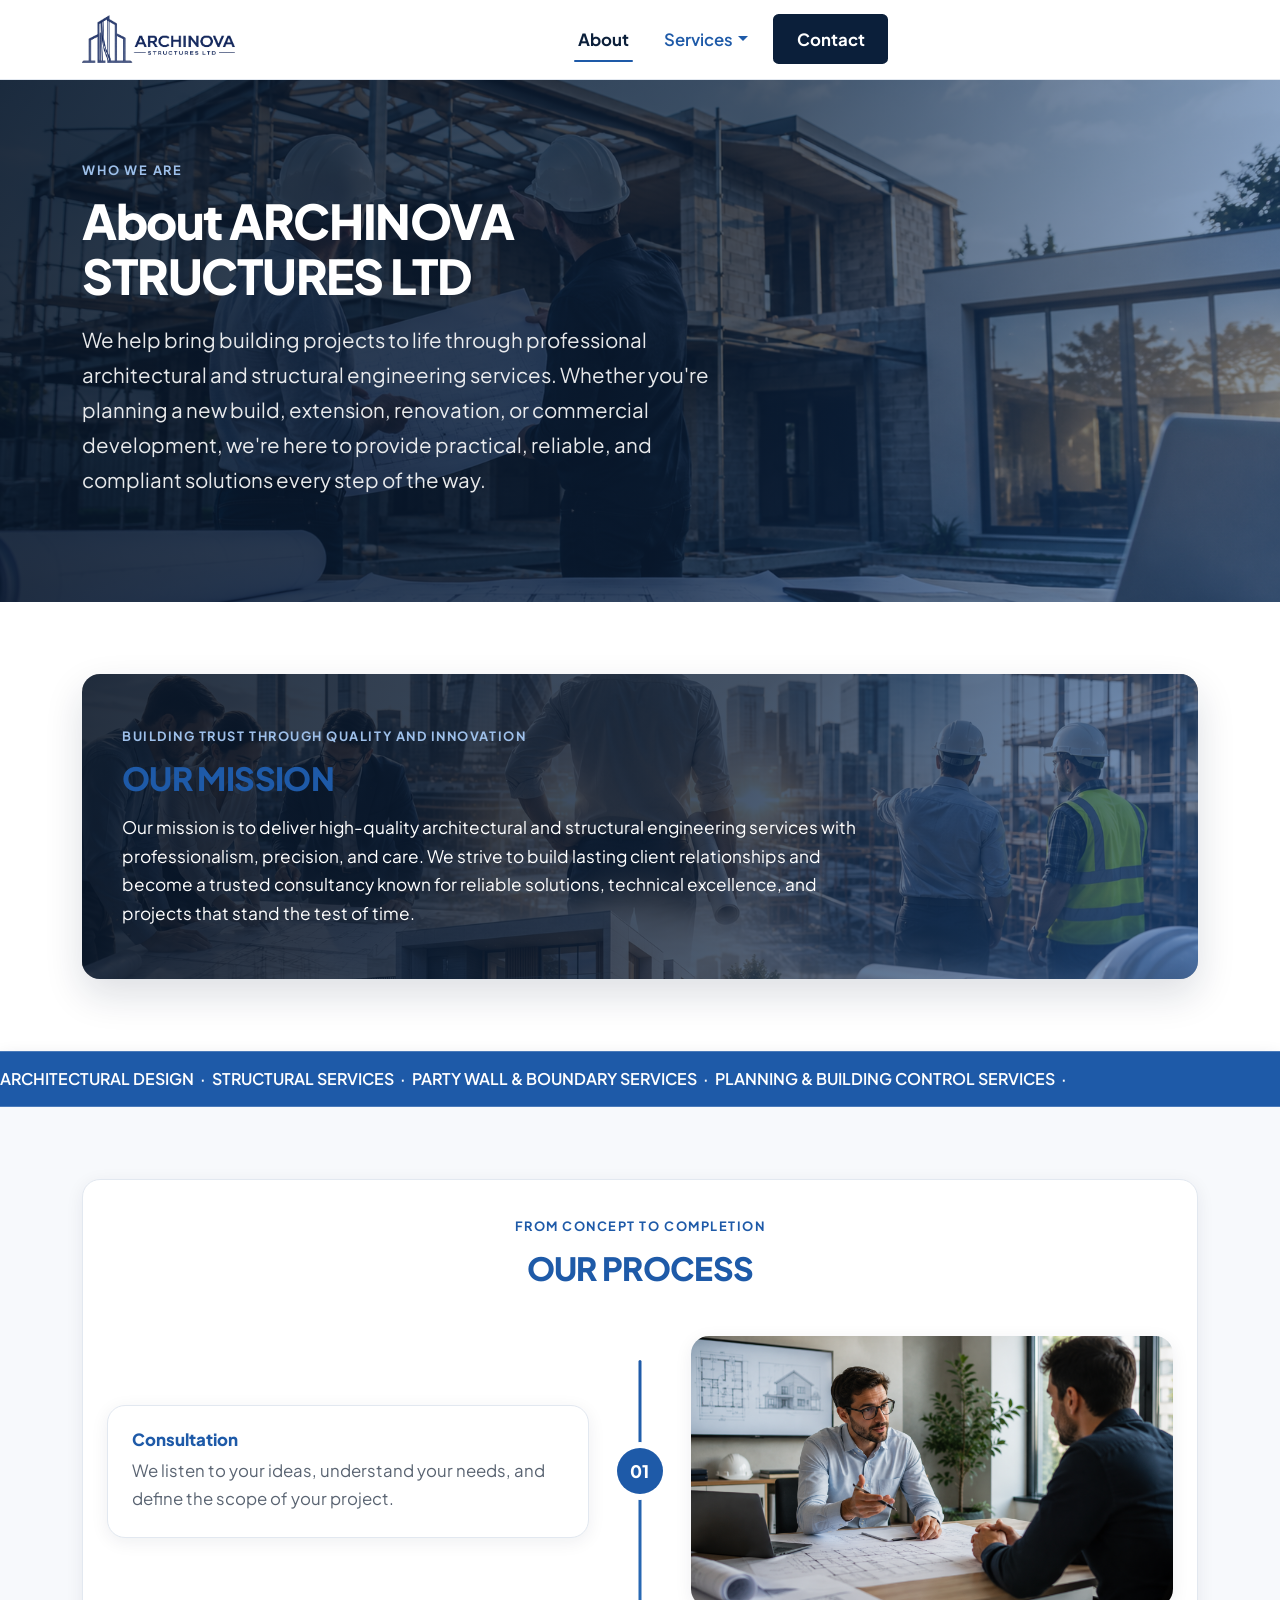
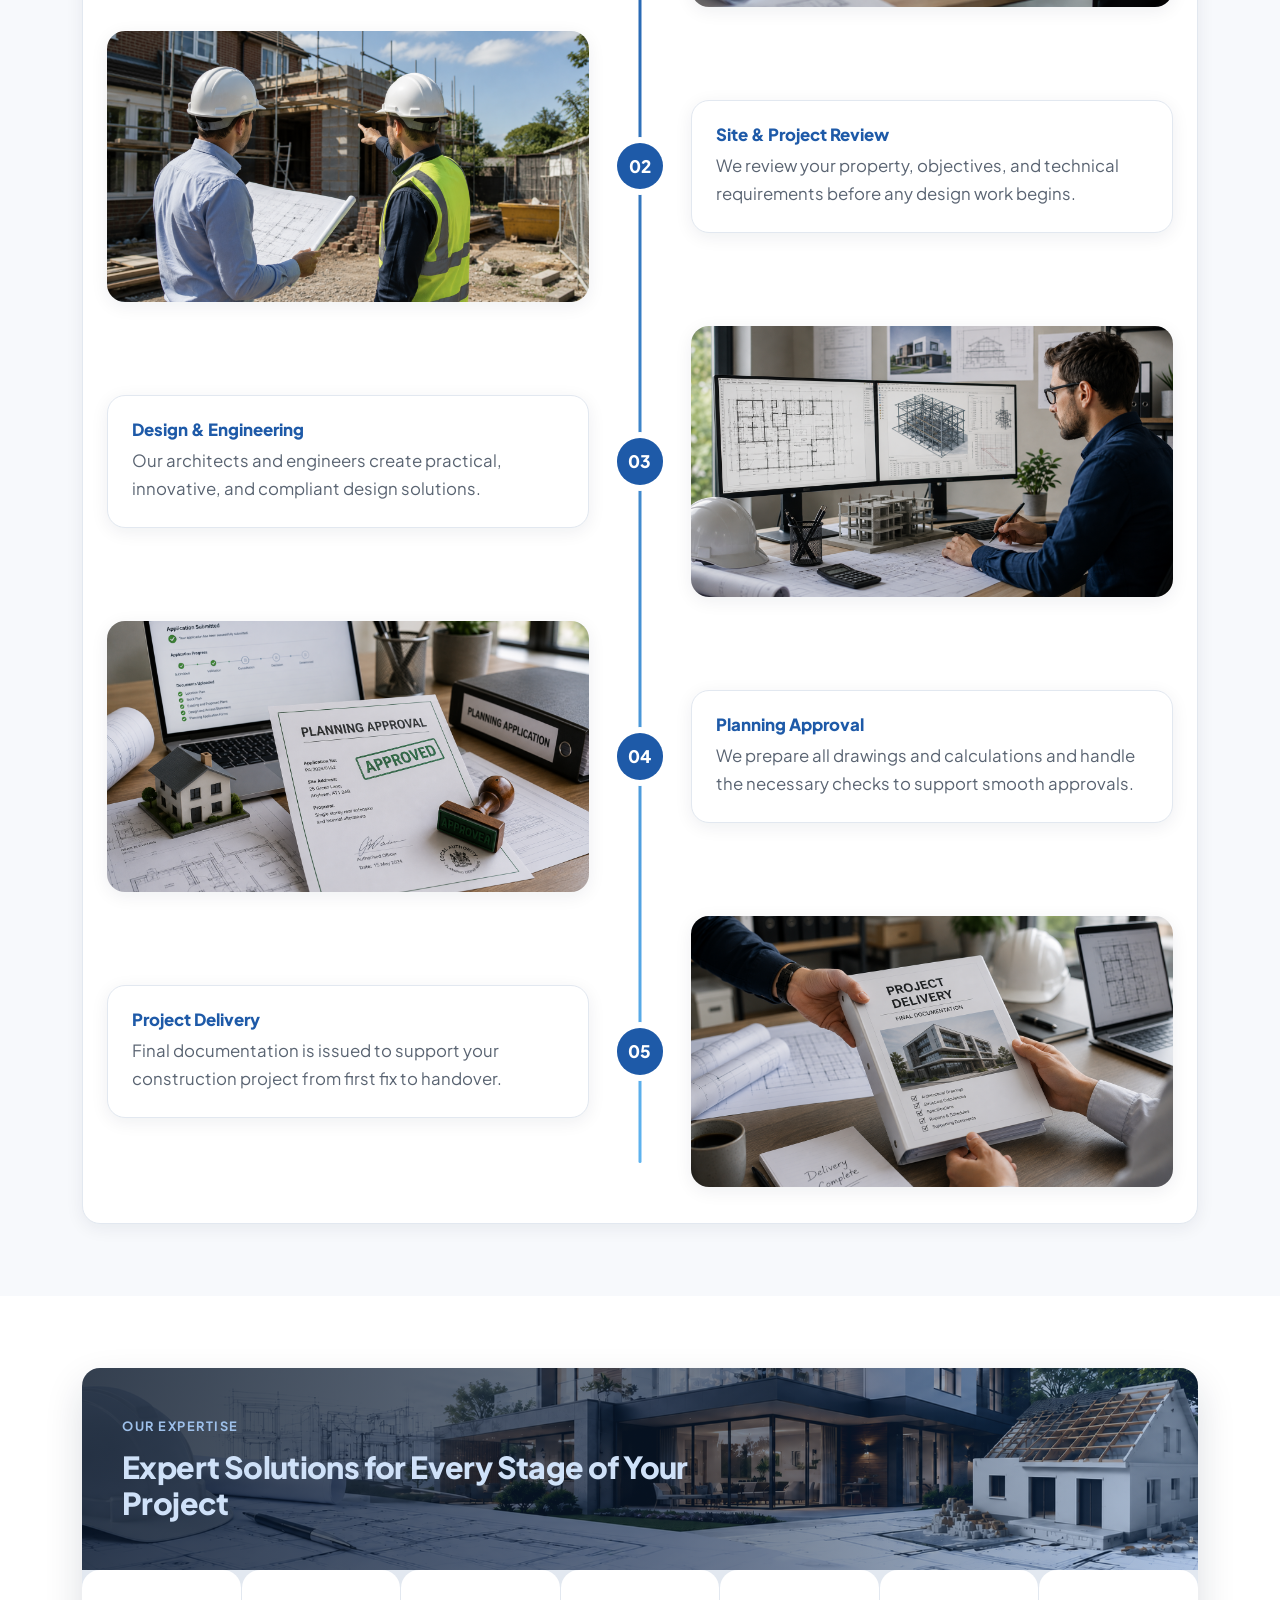
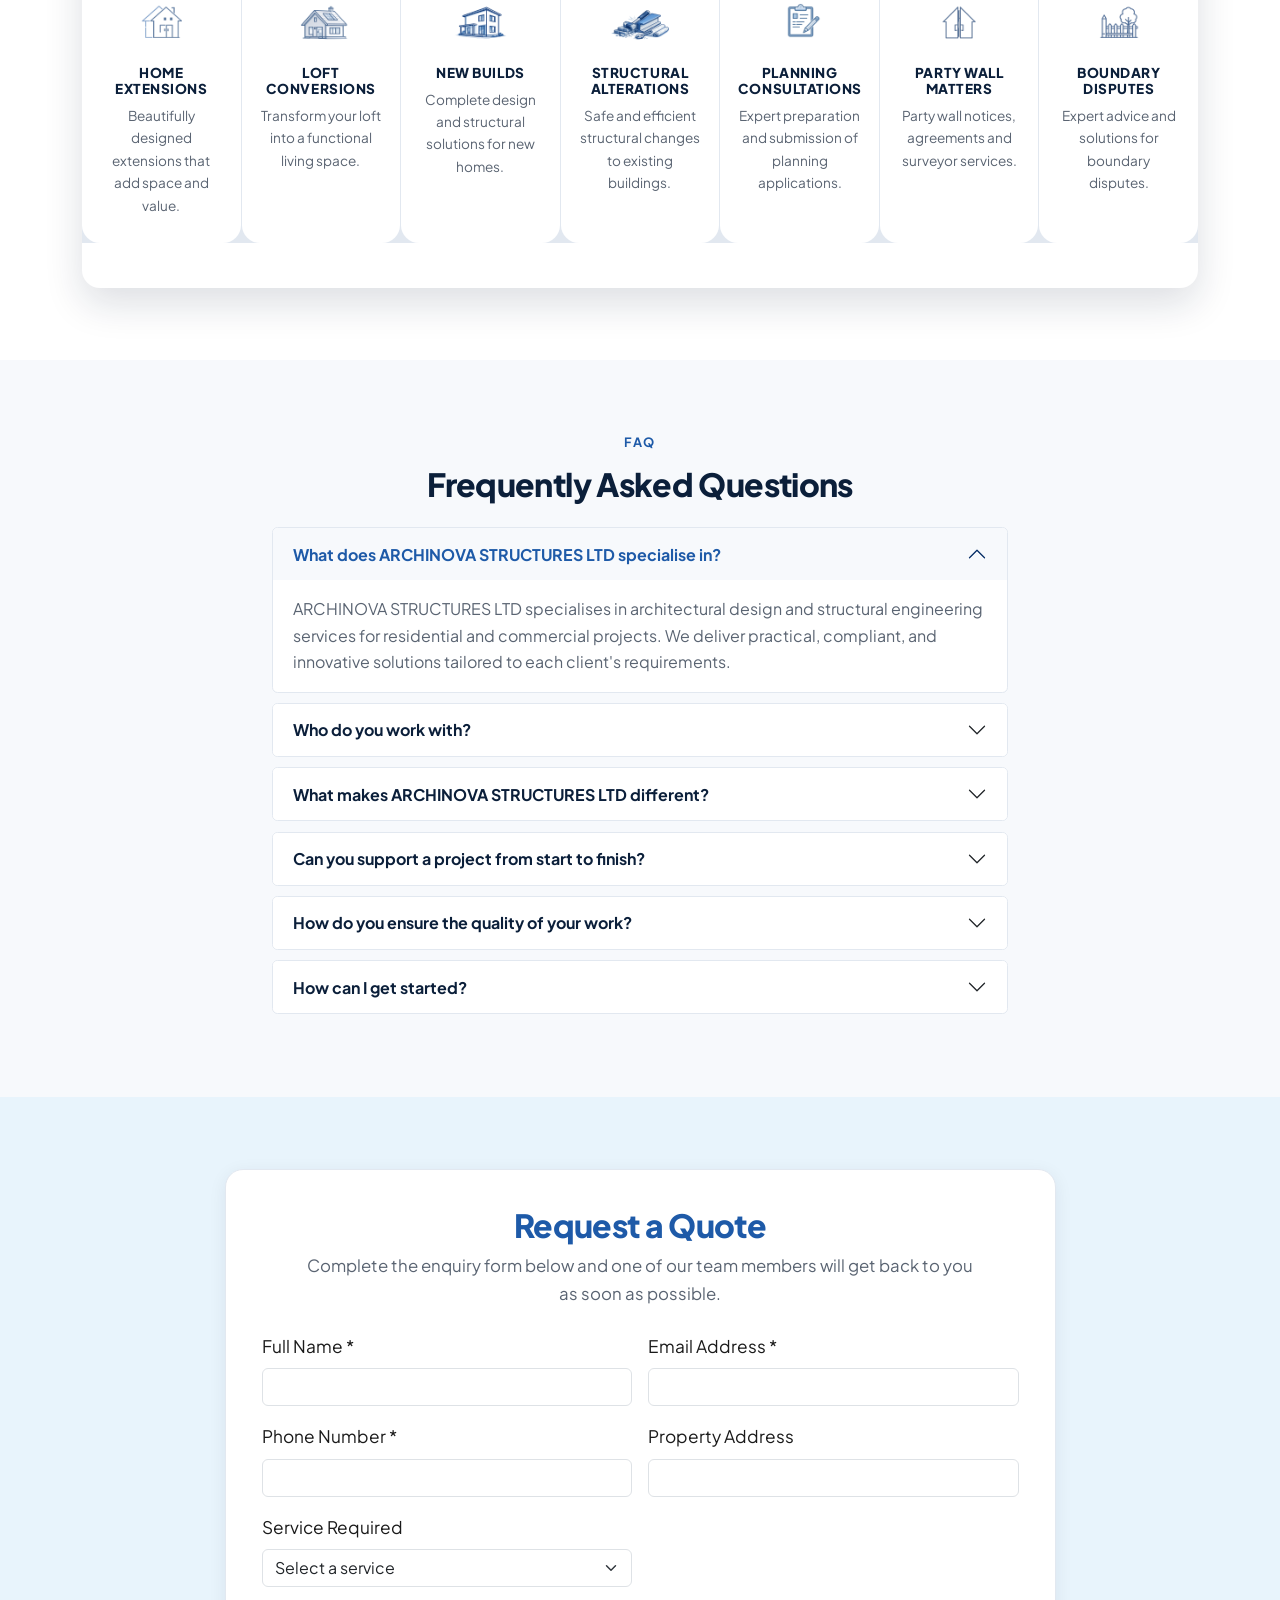
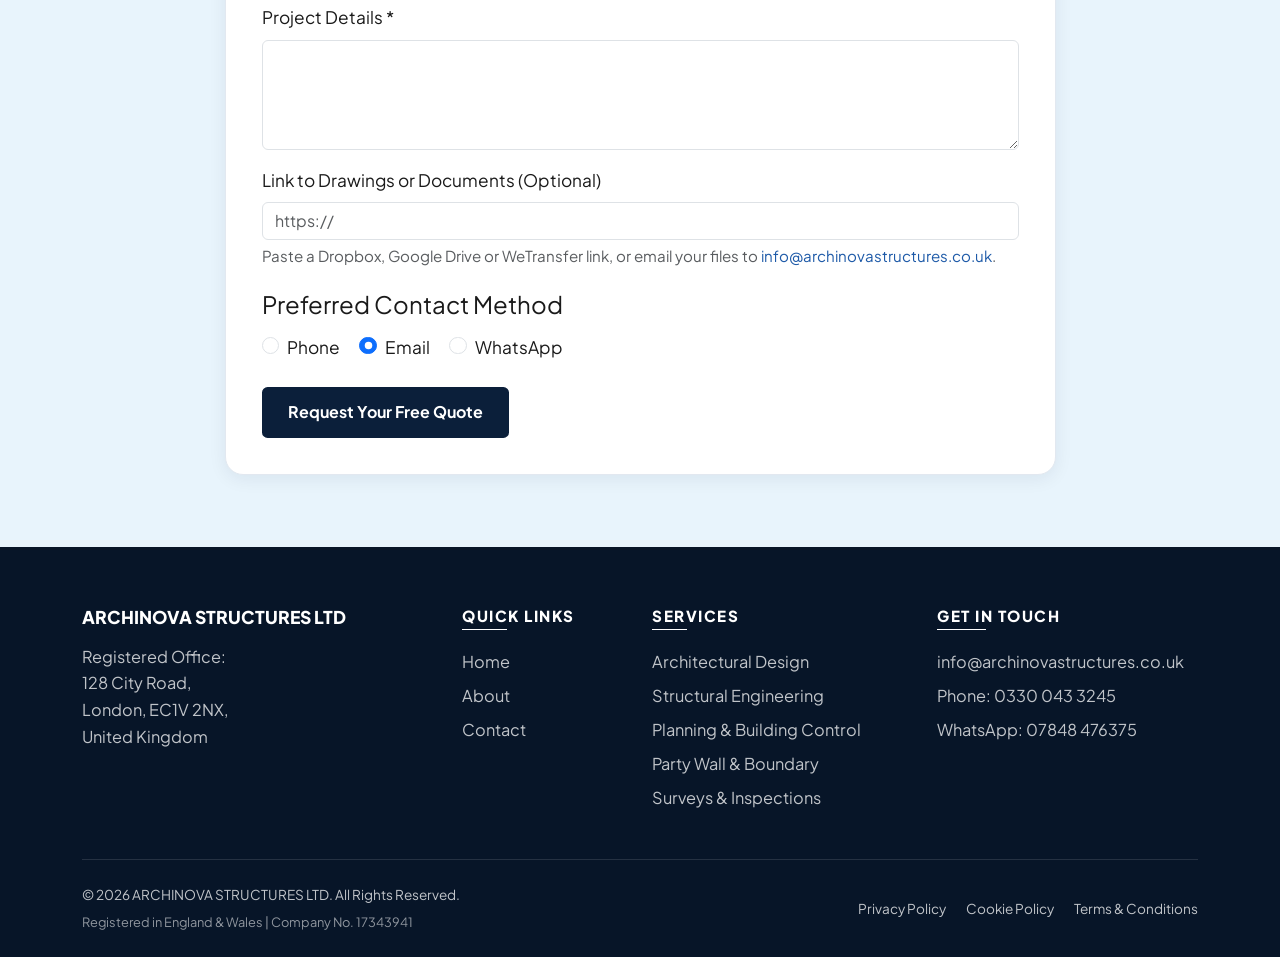
==== commit c0665f7a: "Use separate mobile for WhatsApp; keep landline for phone WhatsApp now links to 07848 476375 (wa.me/" ====
--- a/about.html
+++ b/about.html
@@ -332,7 +332,7 @@
           <ul>
             <li><a href="mailto:info@archinovastructures.co.uk">info@archinovastructures.co.uk</a></li>
             <li>Phone: <a href="tel:+443300433245">0330 043 3245</a></li>
-            <li>WhatsApp: <a href="https://wa.me/443300433245" target="_blank" rel="noopener">0330 043 3245</a></li>
+            <li>WhatsApp: <a href="https://wa.me/447848476375" target="_blank" rel="noopener">07848 476375</a></li>
           </ul>
         </div>
       </div>
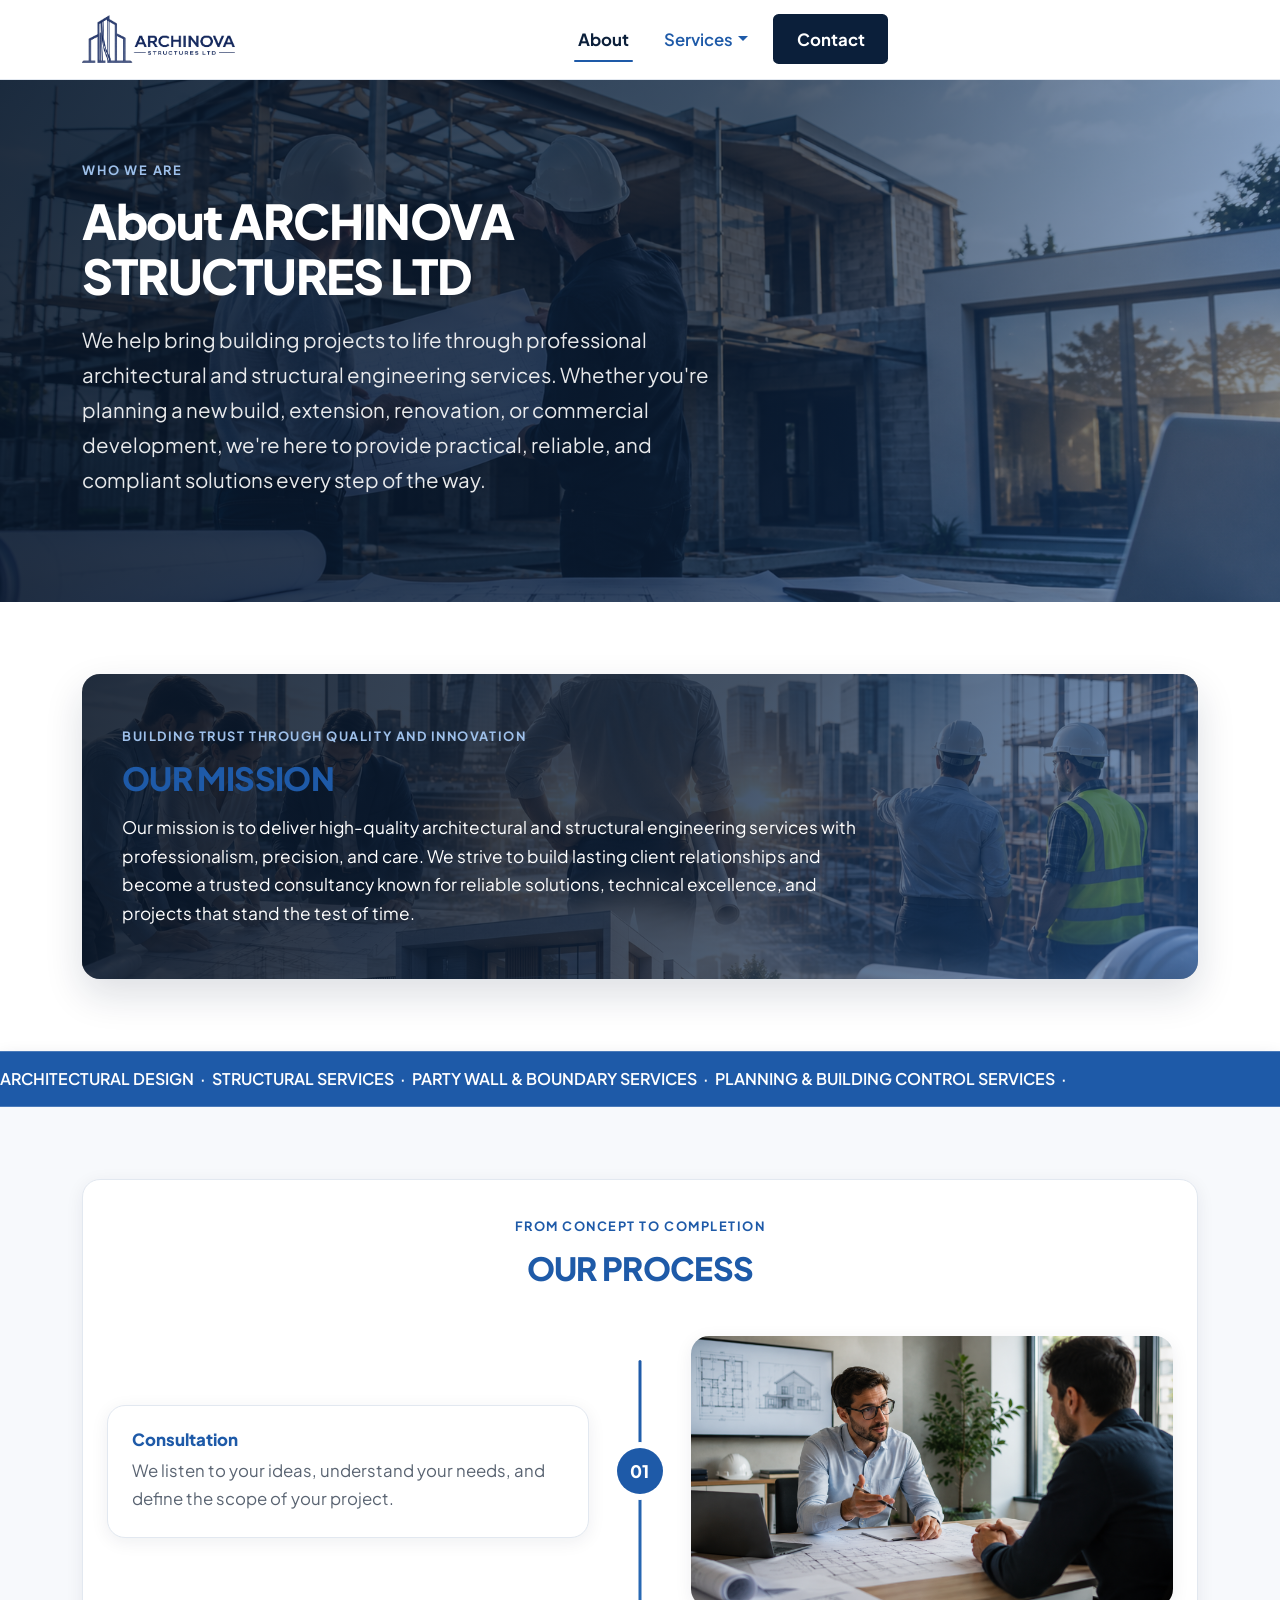
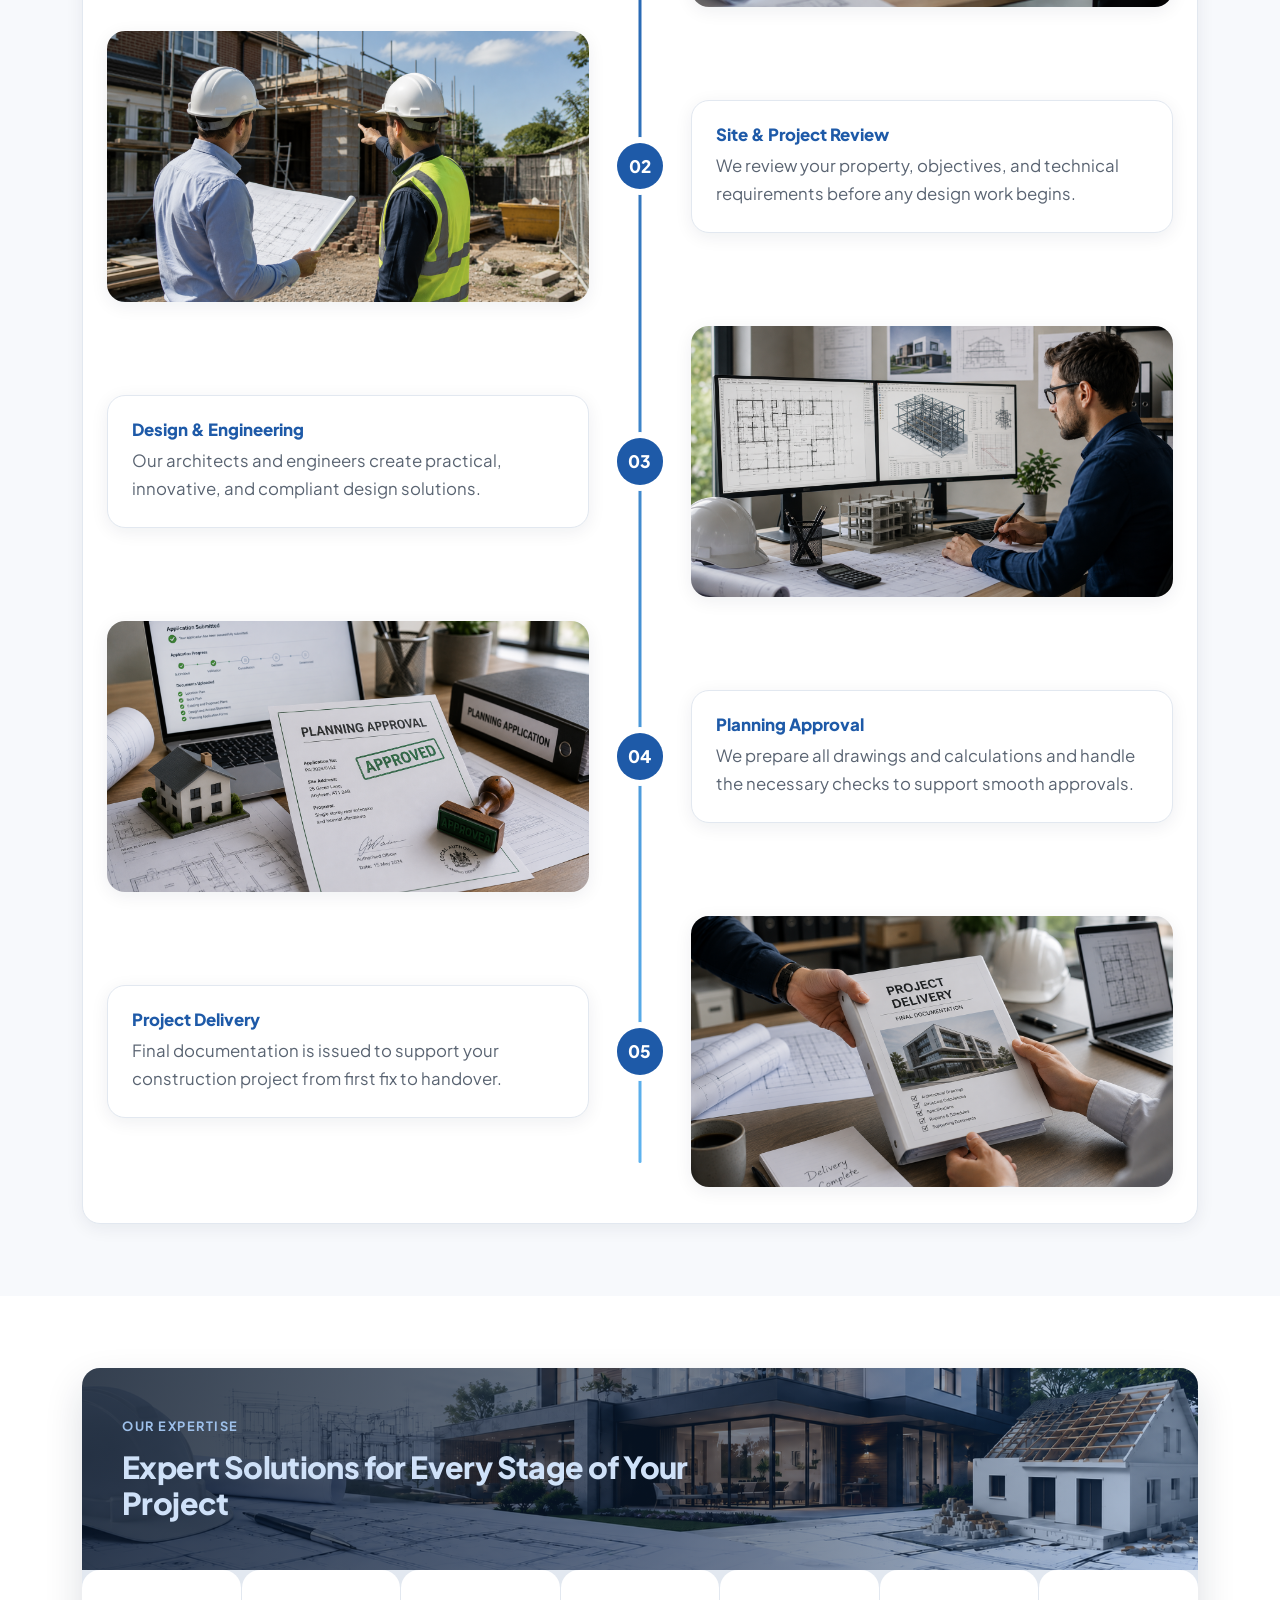
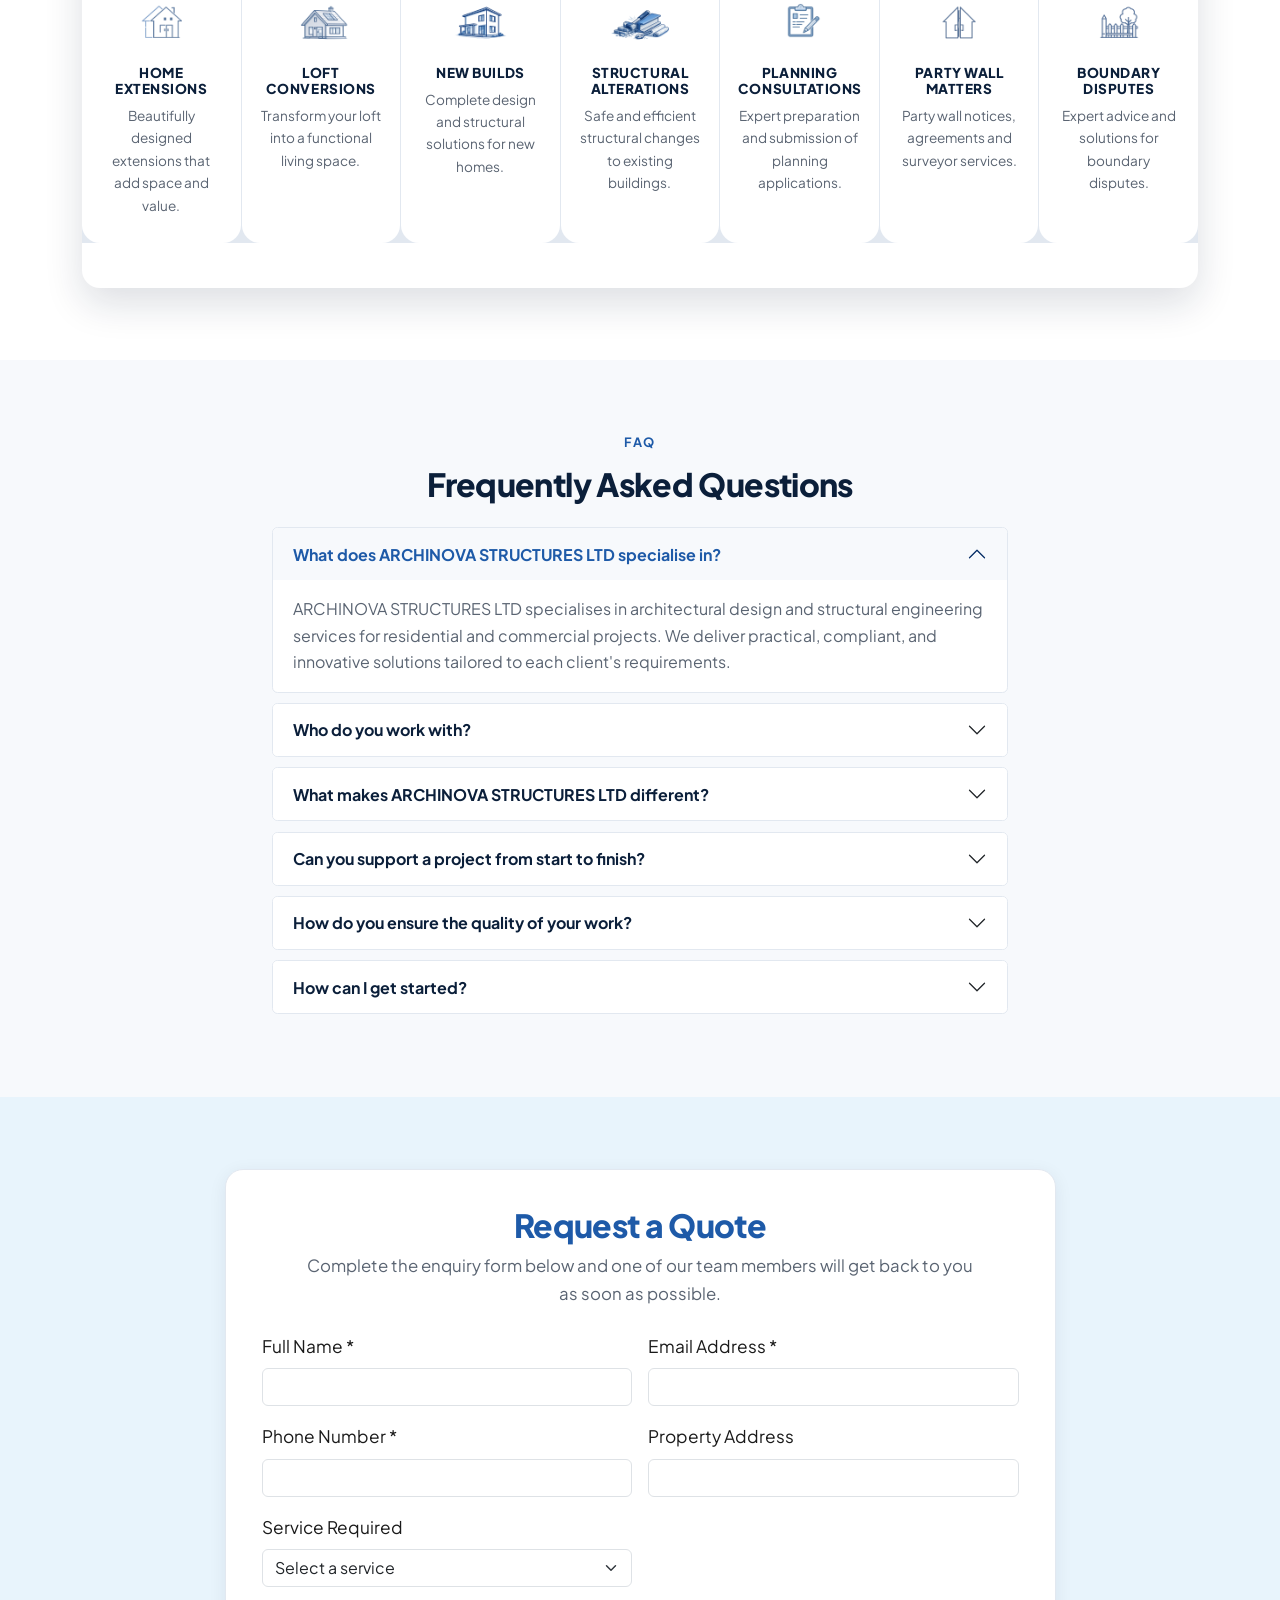
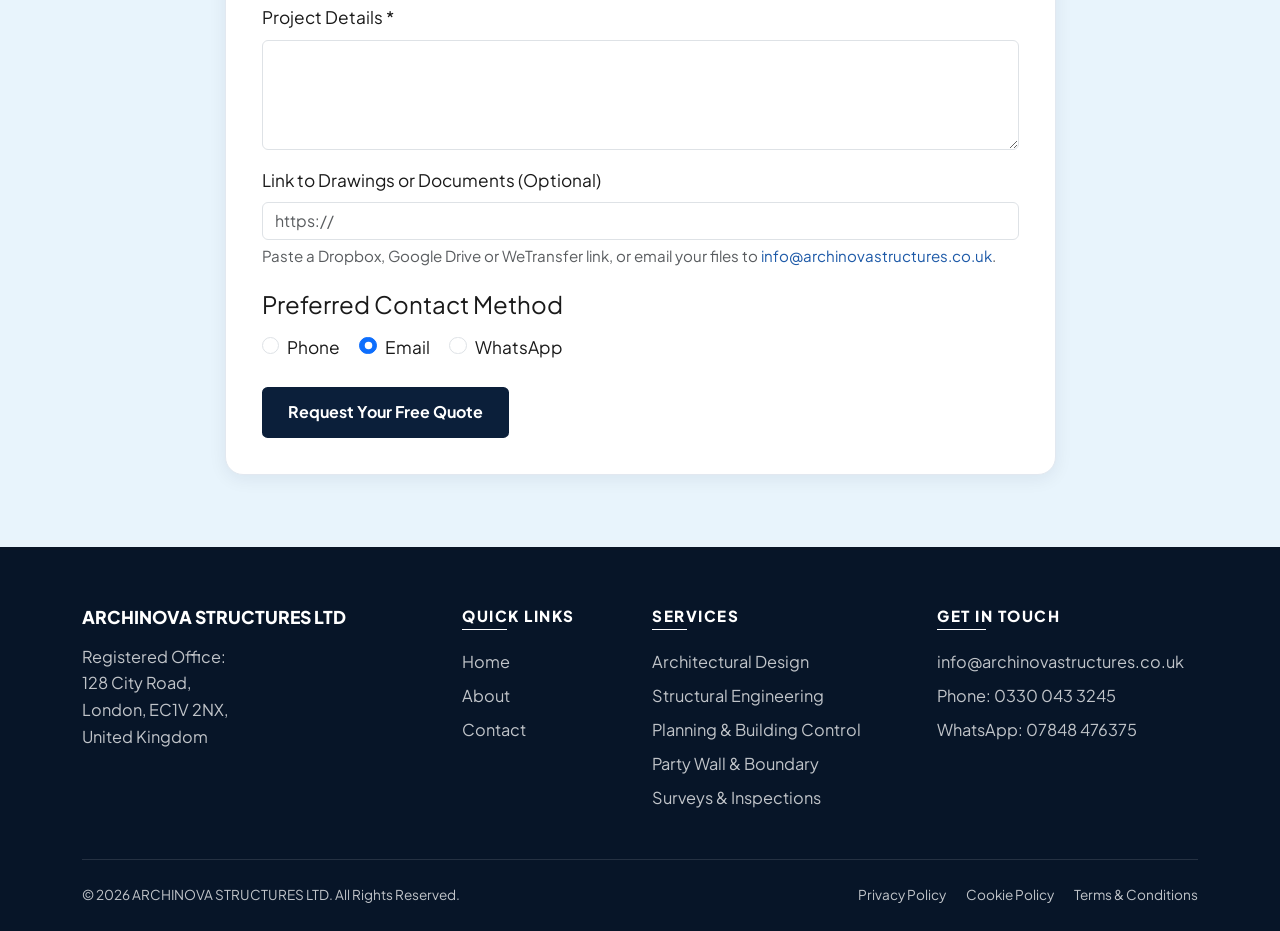
==== commit ba6276e9: "Simplify footer to copyright only Drop "Registered in England & Wales | Company No." from the shared" ====
--- a/about.html
+++ b/about.html
@@ -337,9 +337,7 @@
         </div>
       </div>
       <div class="footer-bottom">
-        <span>&copy; 2026 ARCHINOVA STRUCTURES LTD. All Rights Reserved.
-          <span class="footer-legalese">Registered in England &amp; Wales | Company No. 17343941</span>
-        </span>
+        <span>&copy; 2026 ARCHINOVA STRUCTURES LTD. All Rights Reserved.</span>
         <div class="footer-legal">
           <a href="privacy.html">Privacy Policy</a>
           <a href="cookies.html">Cookie Policy</a>
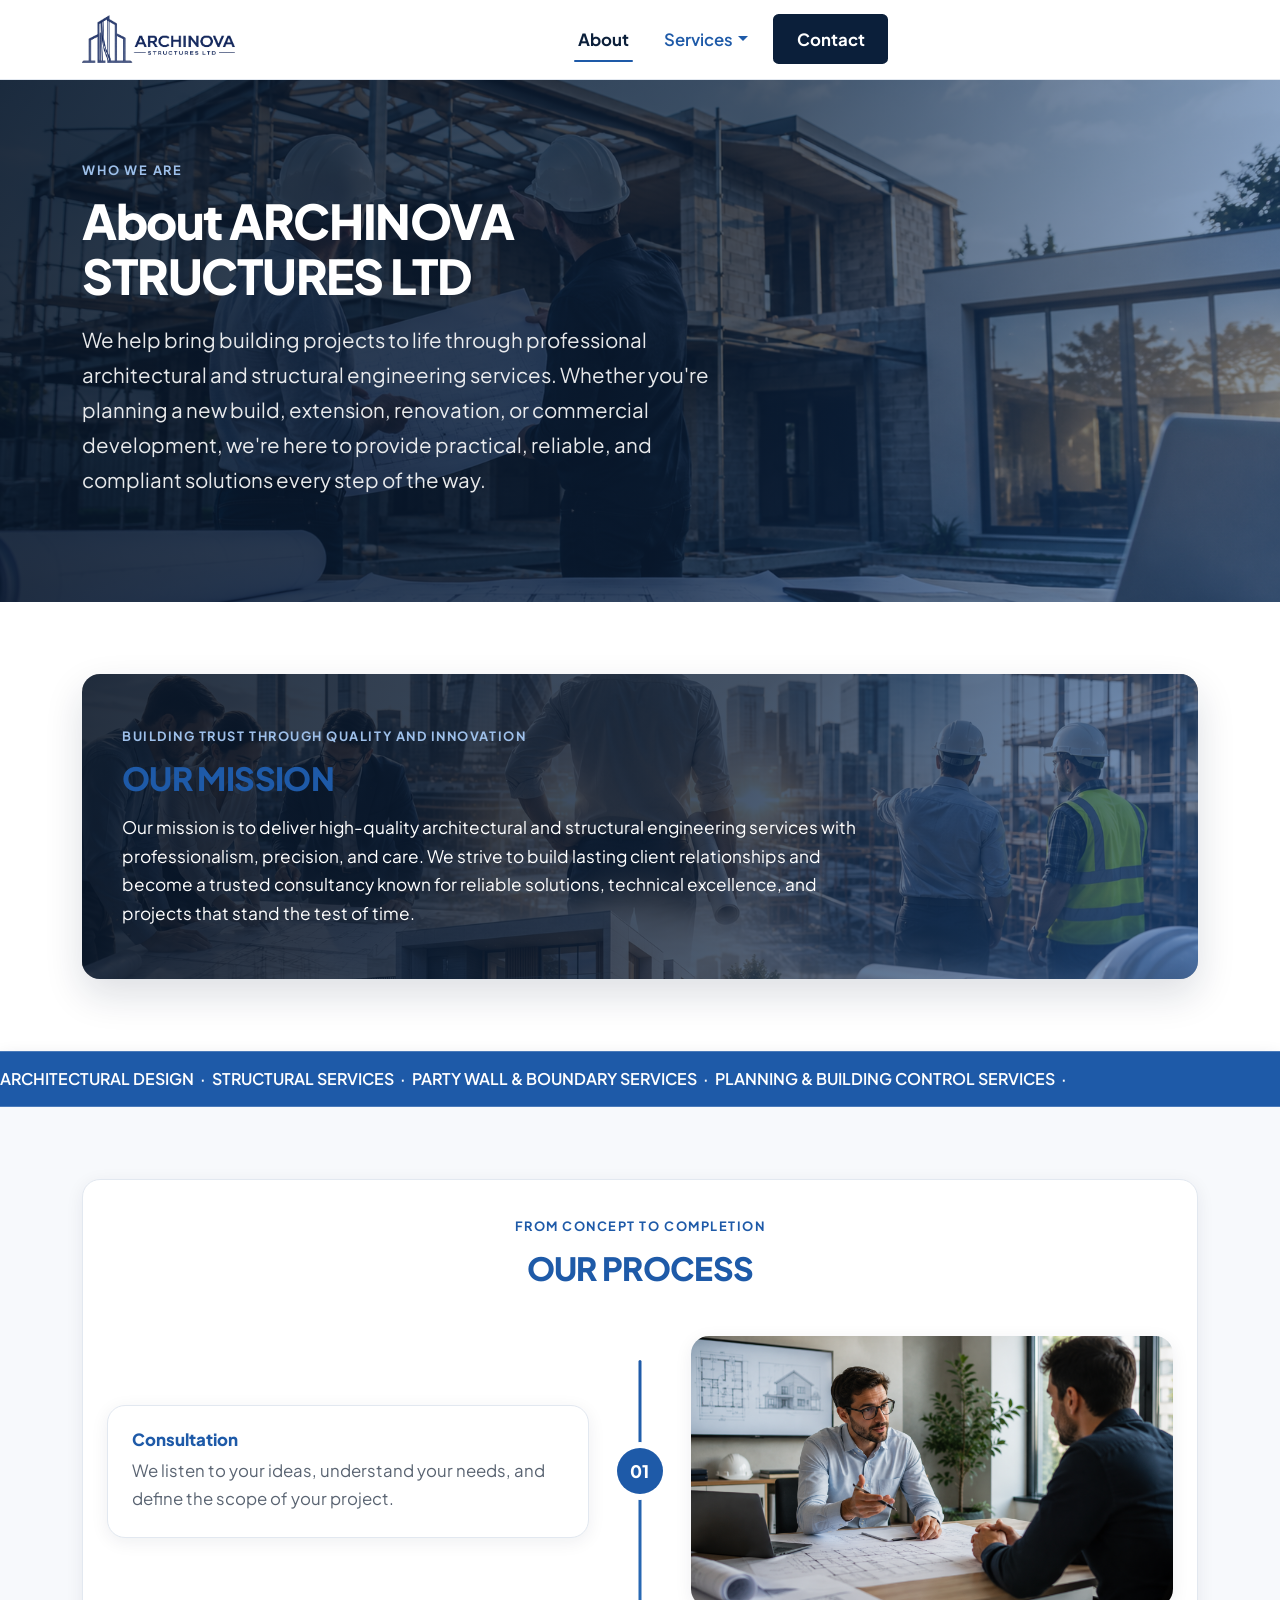
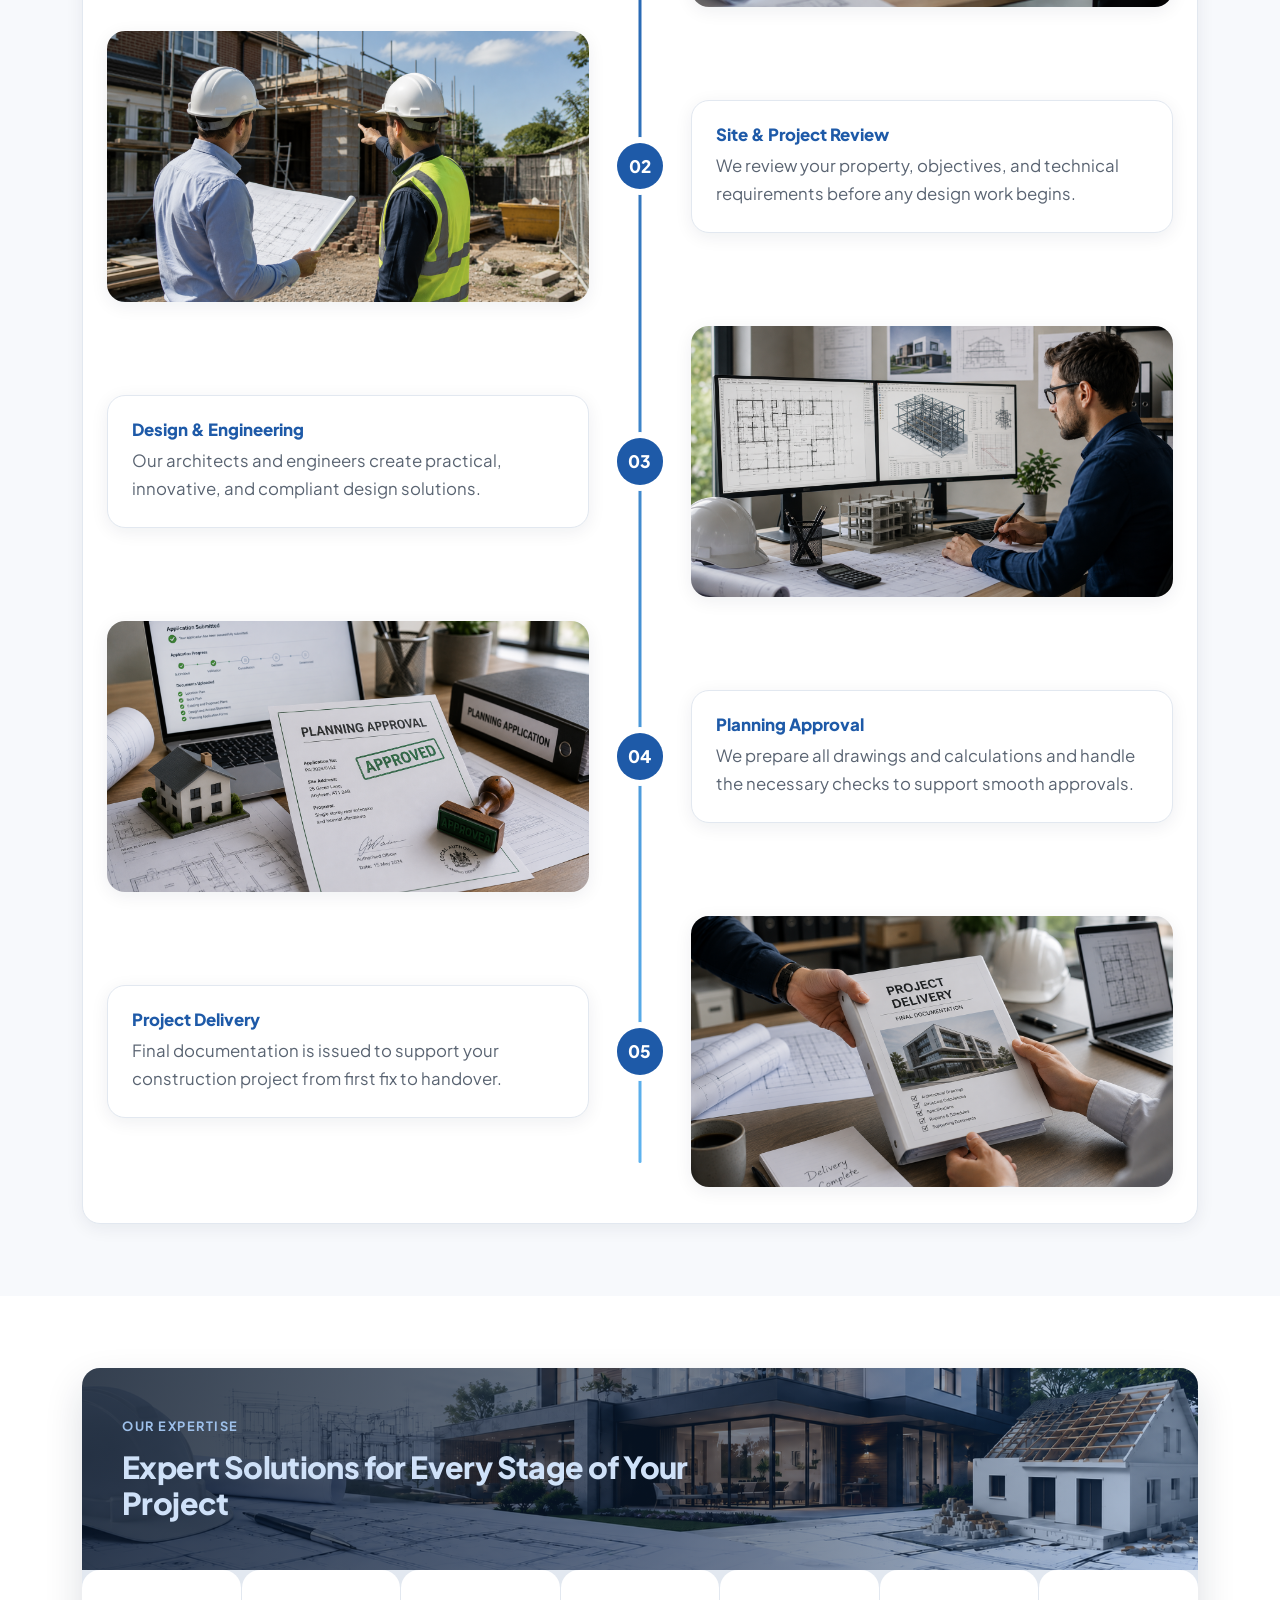
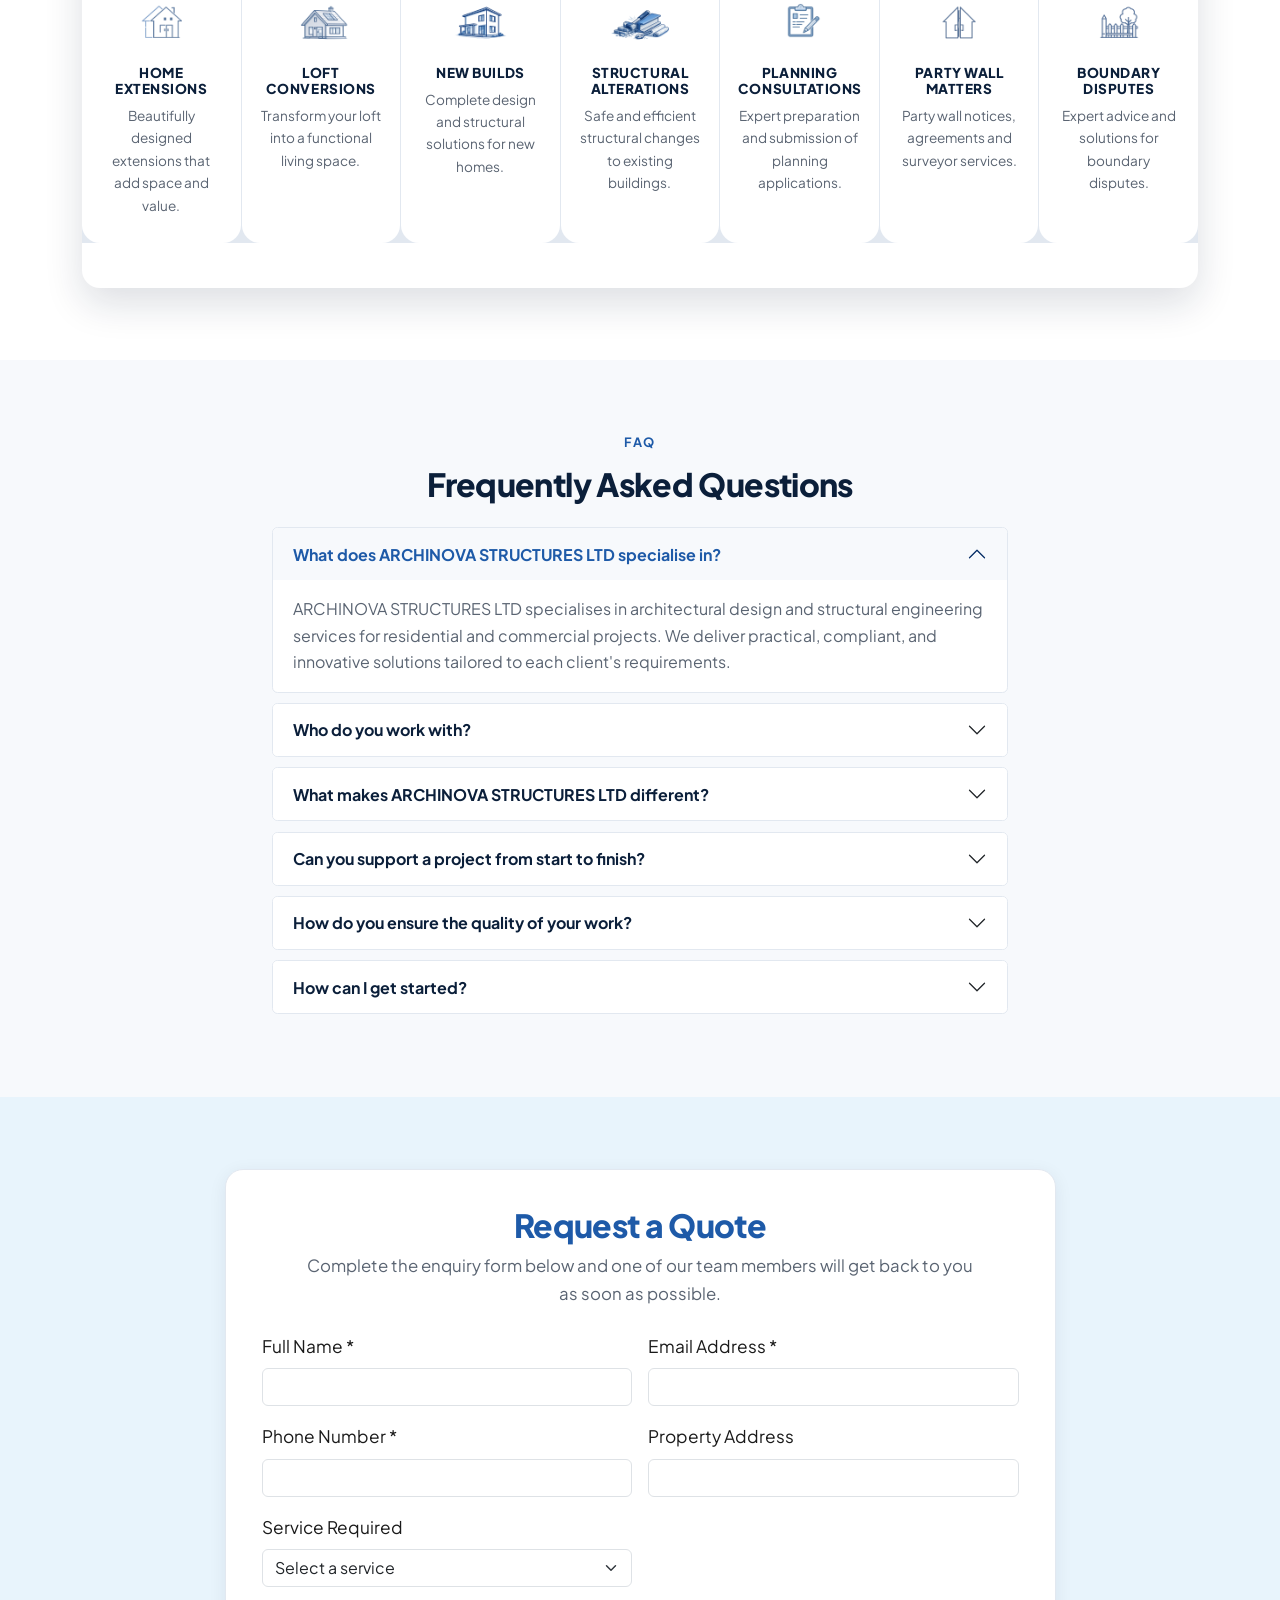
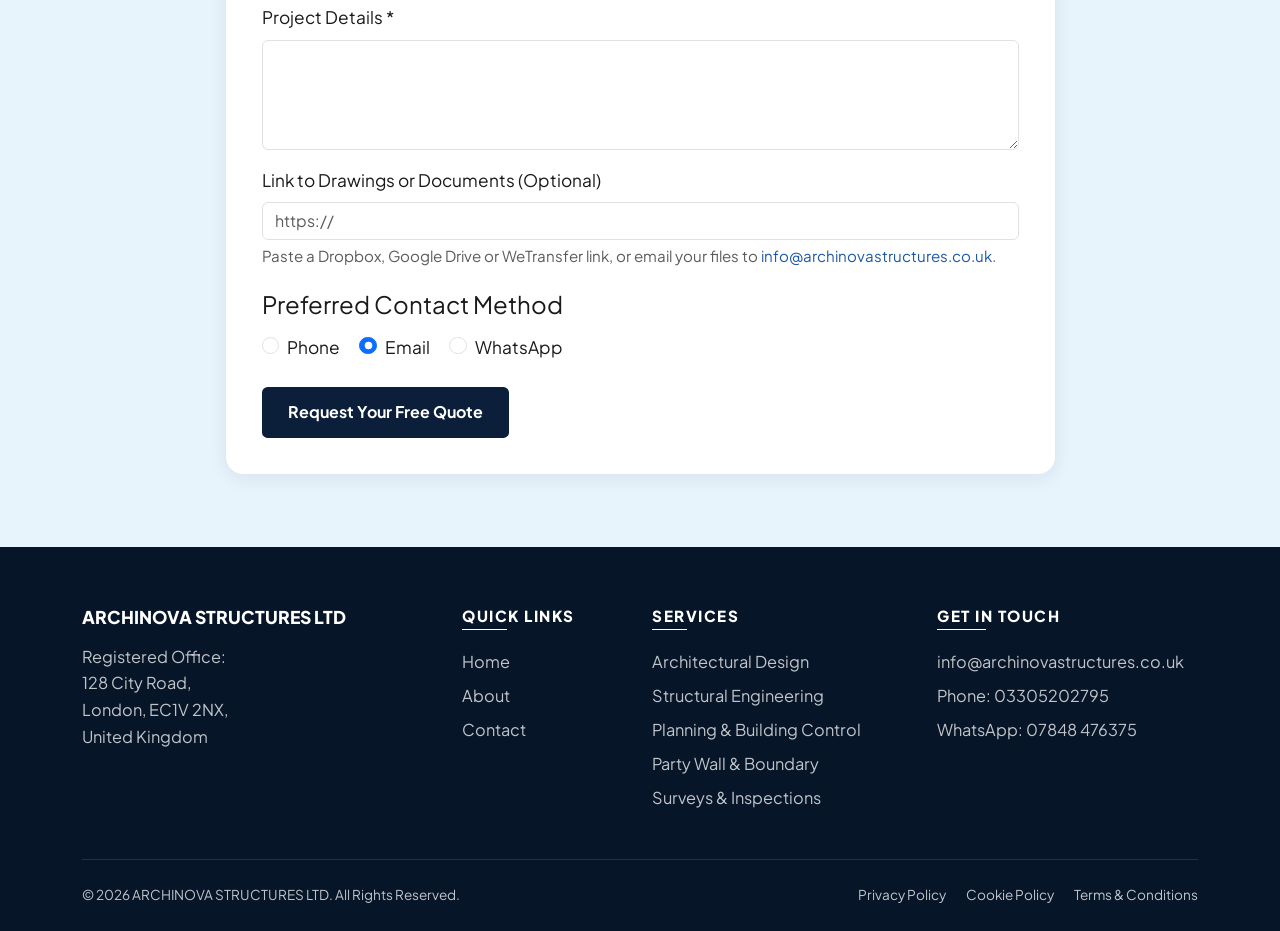
==== commit bede1ca2: "phone number updated 03305202795" ====
--- a/about.html
+++ b/about.html
@@ -331,7 +331,7 @@
           <h4 class="footer-heading">Get In Touch</h4>
           <ul>
             <li><a href="mailto:info@archinovastructures.co.uk">info@archinovastructures.co.uk</a></li>
-            <li>Phone: <a href="tel:+443300433245">0330 043 3245</a></li>
+            <li>Phone: <a href="tel:03305202795">03305202795</a></li>
             <li>WhatsApp: <a href="https://wa.me/447848476375" target="_blank" rel="noopener">07848 476375</a></li>
           </ul>
         </div>
